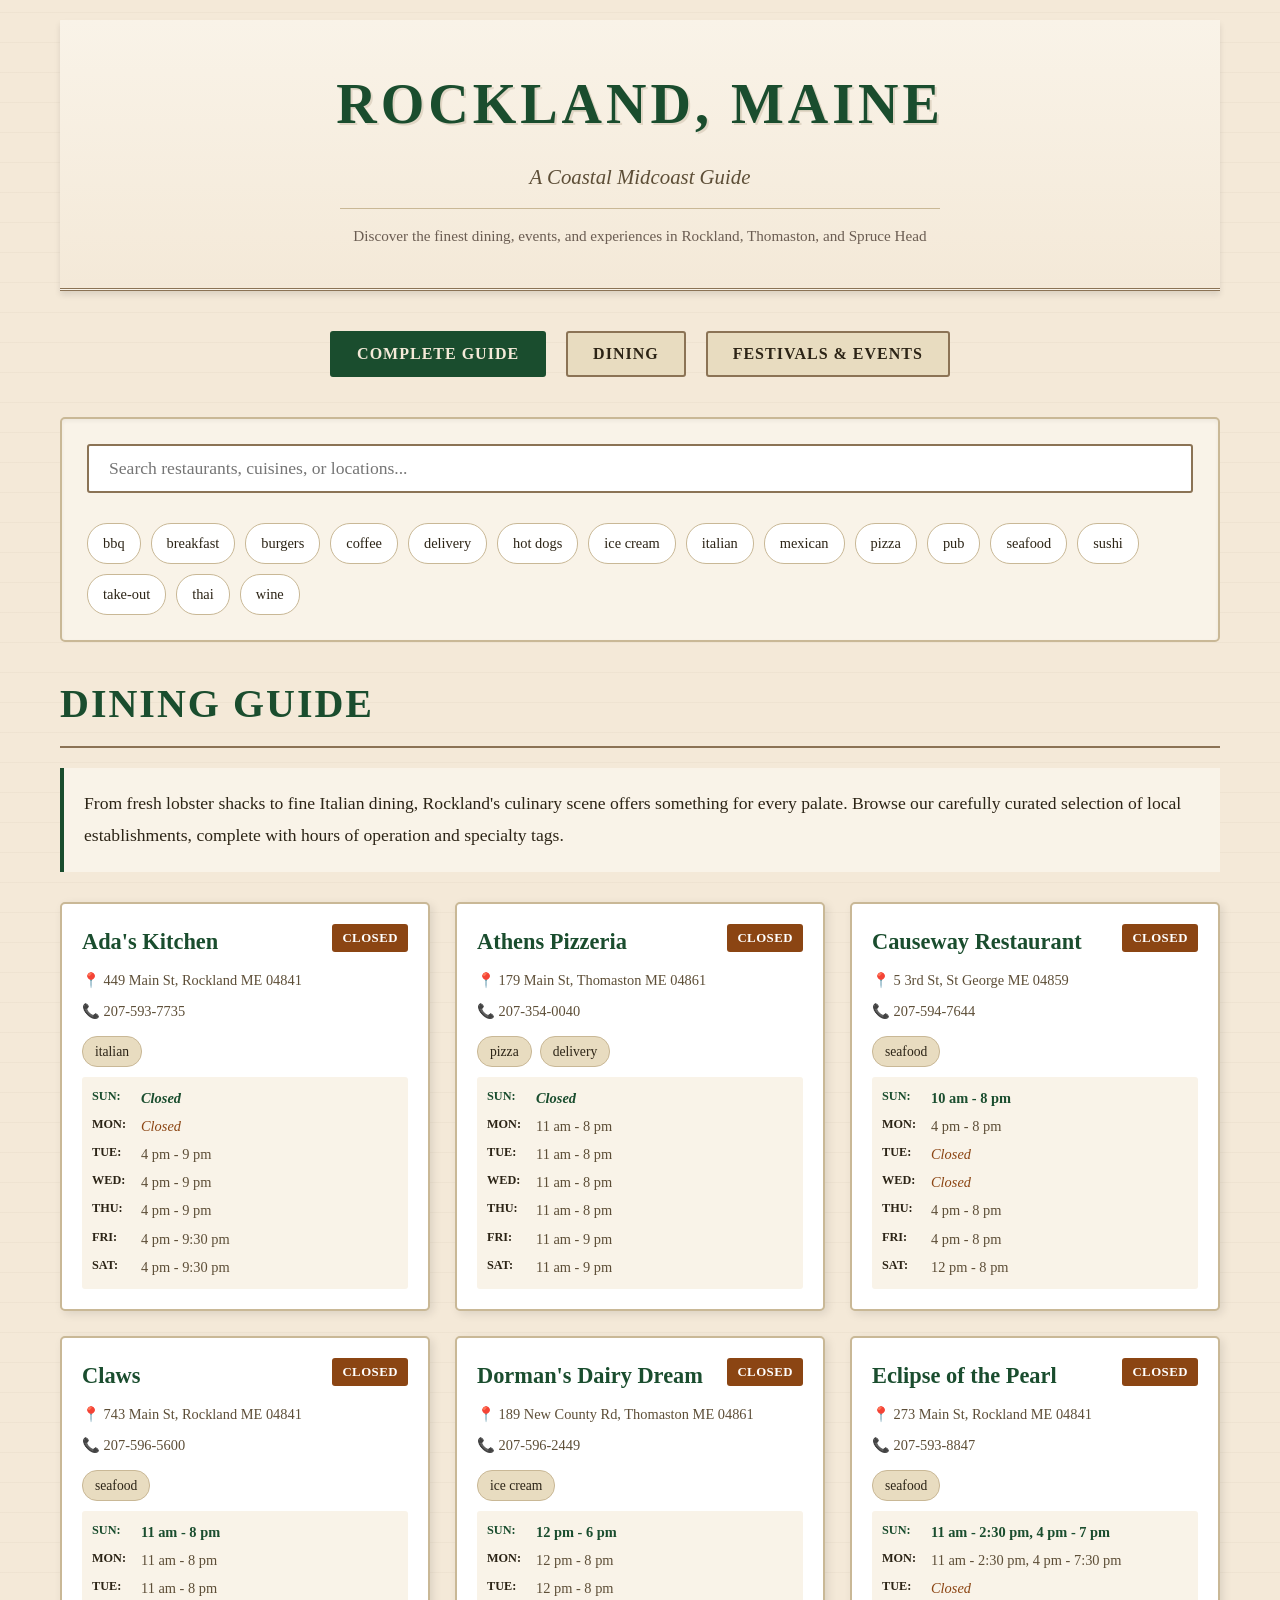
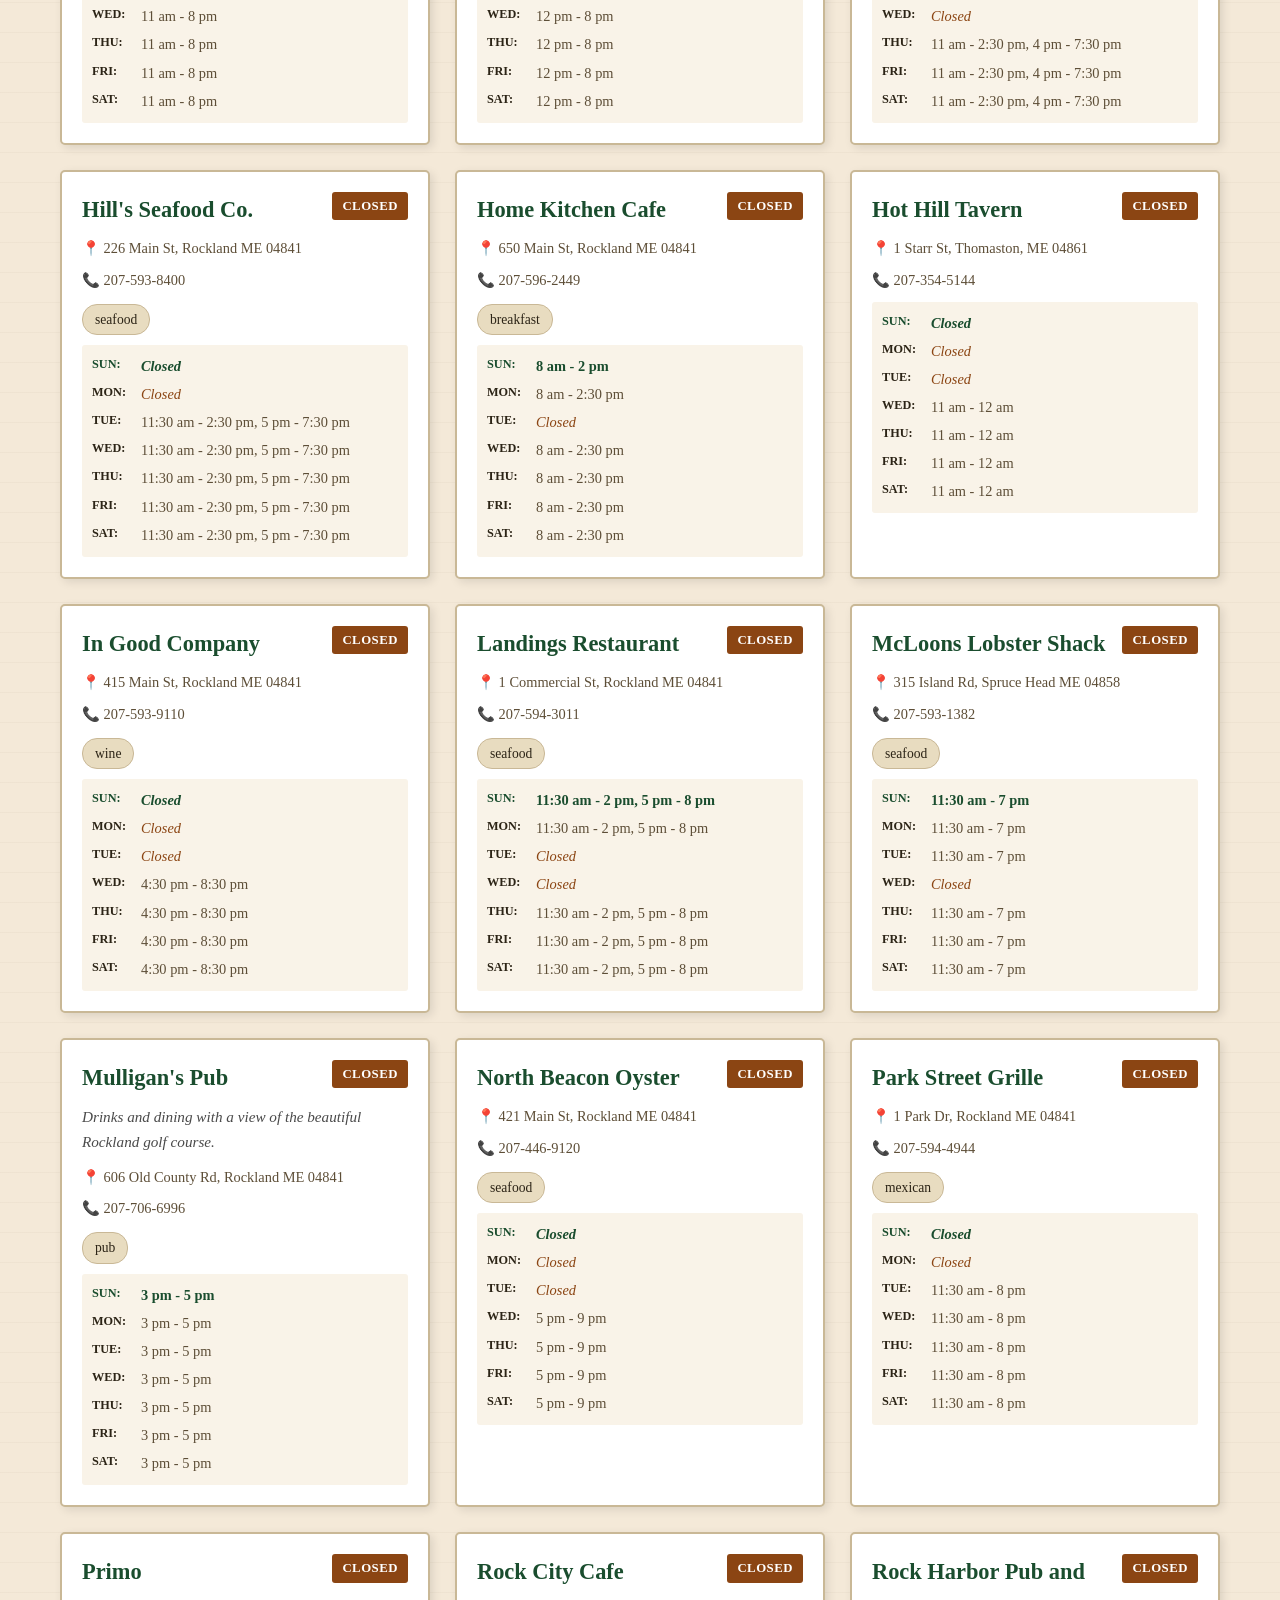
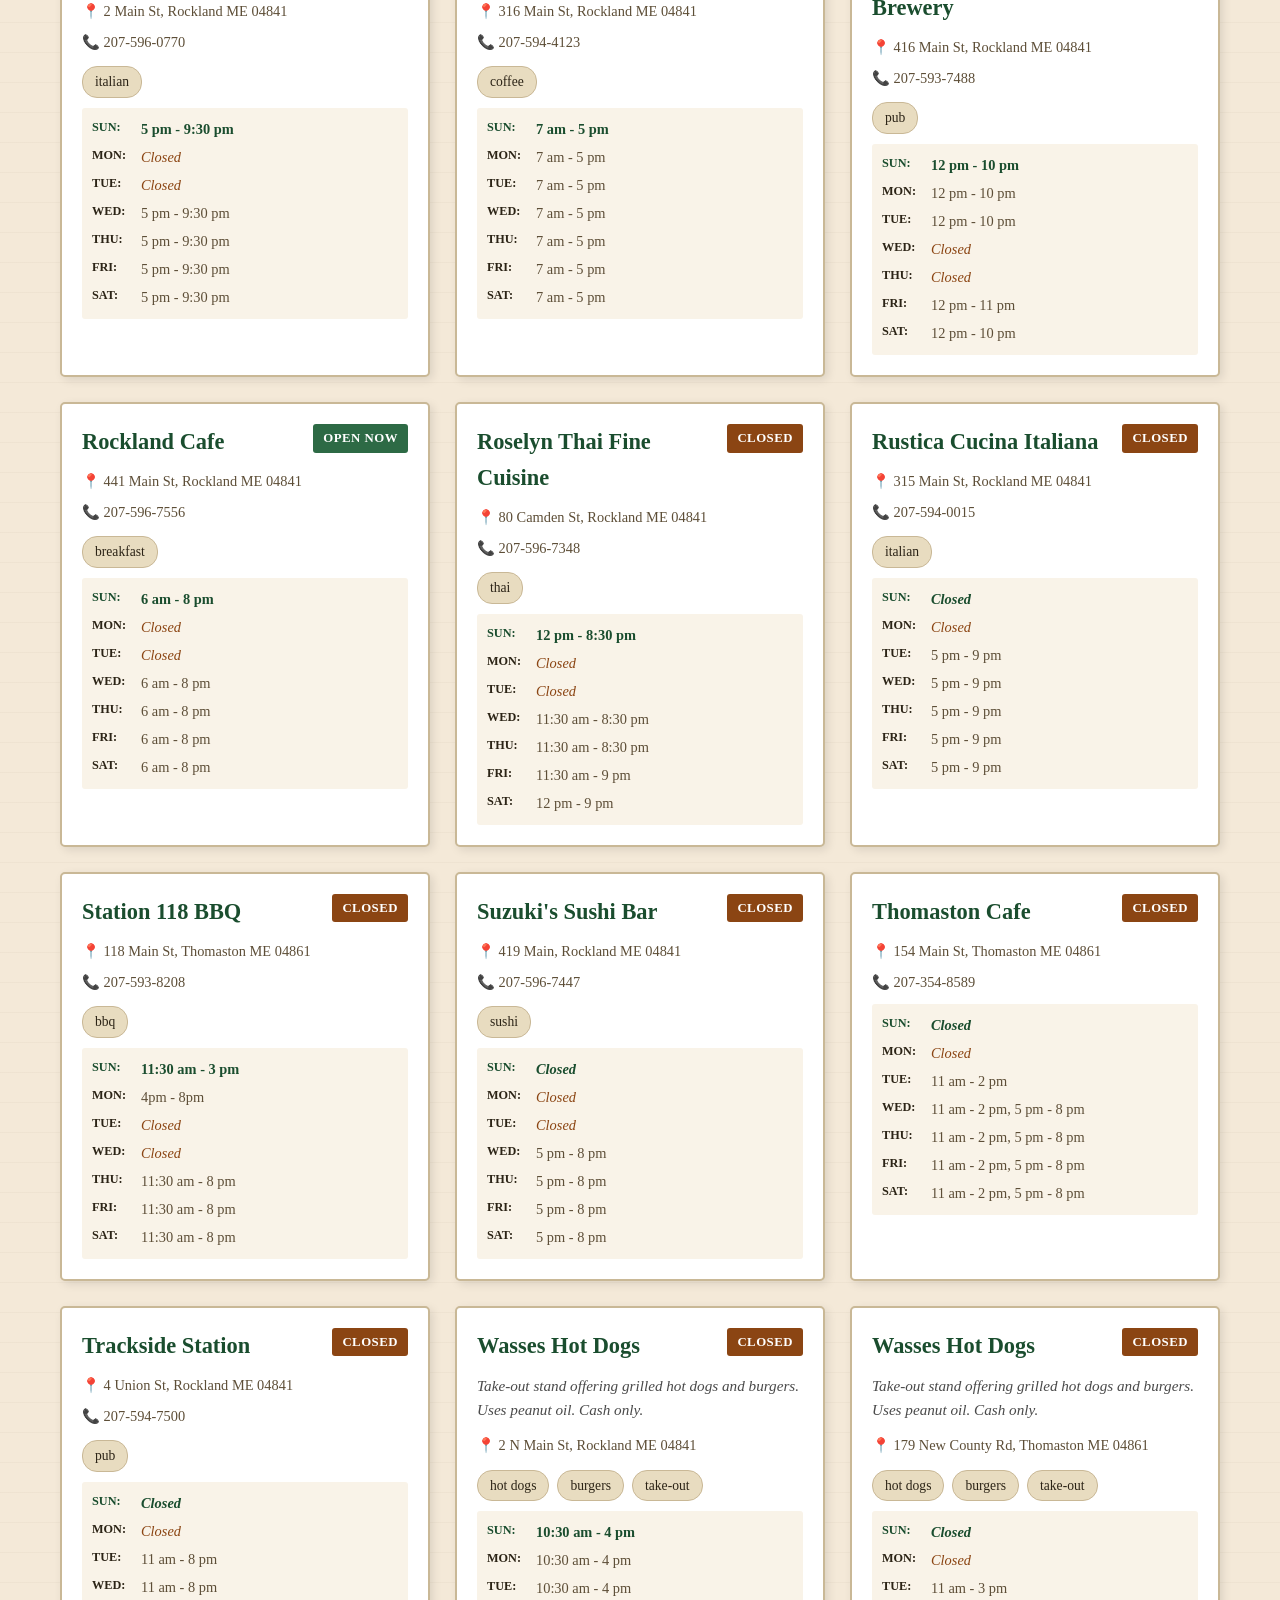
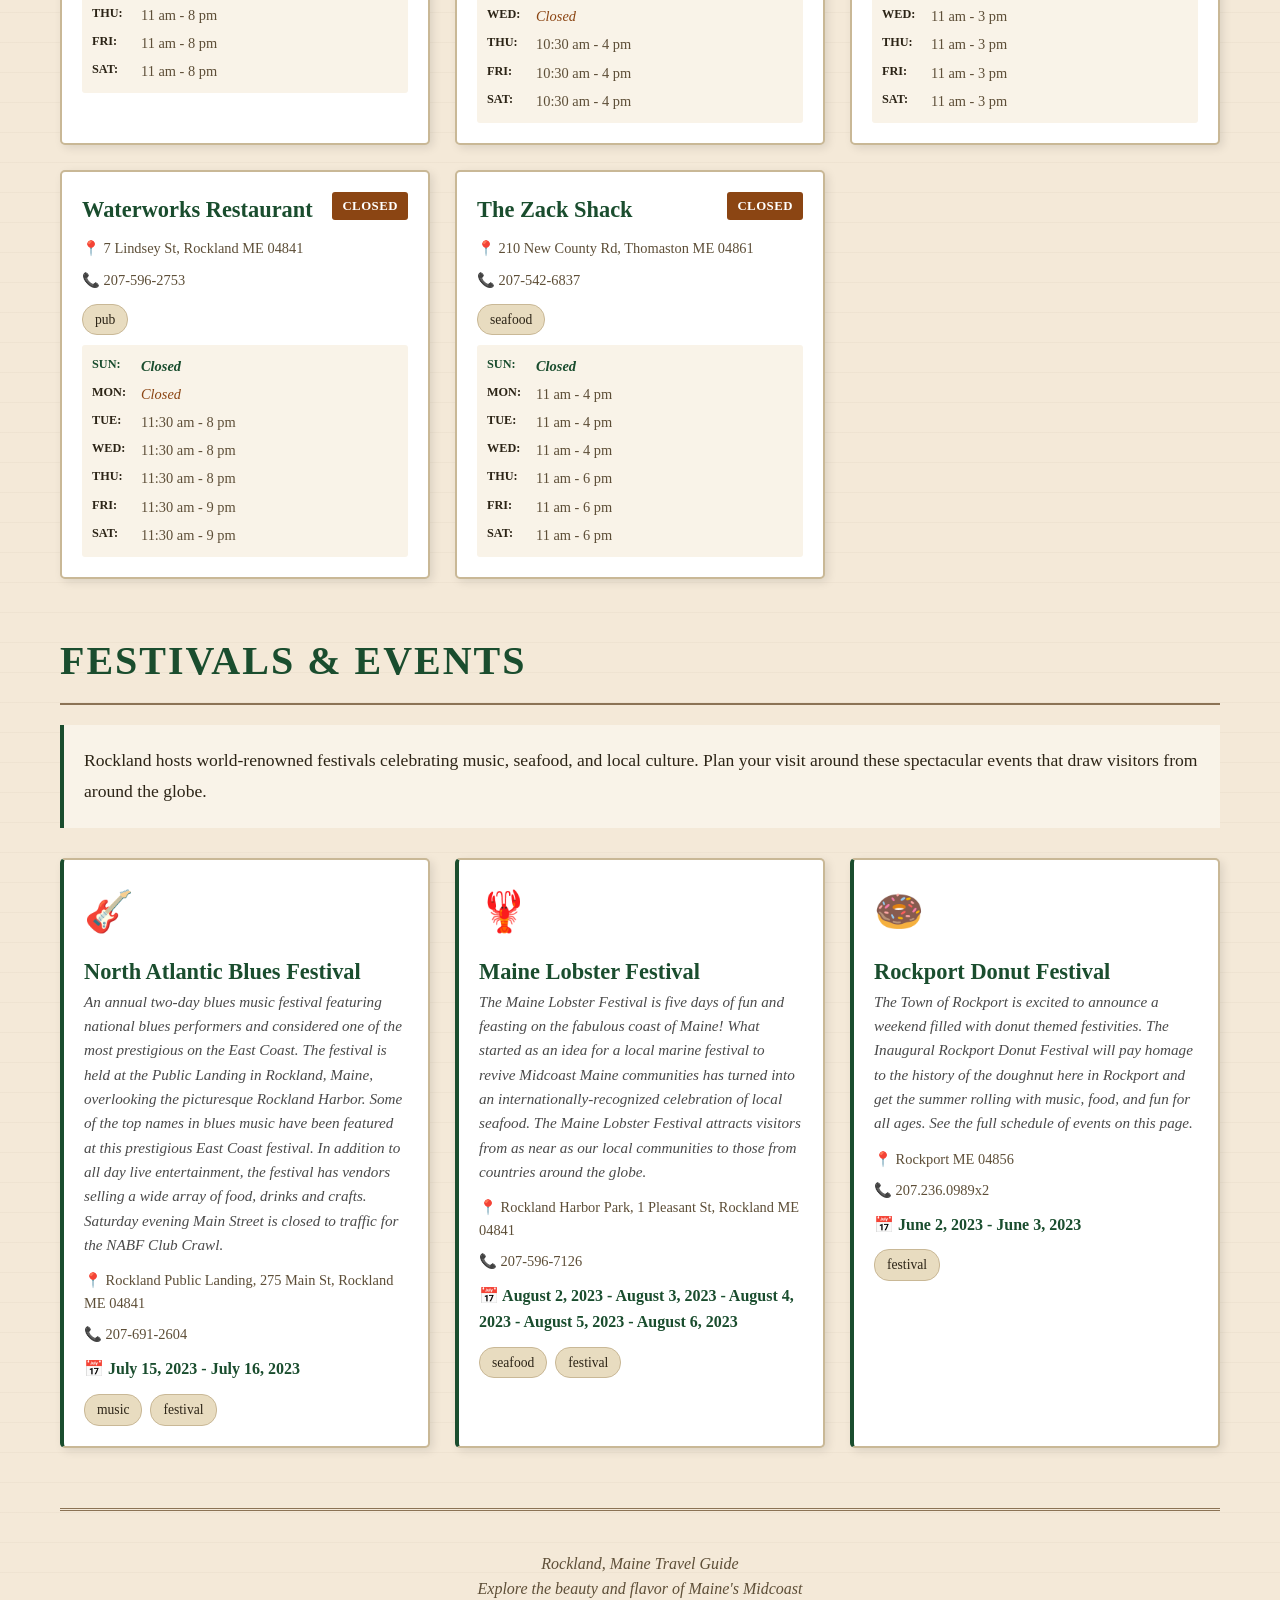
==== index.html @ be27cde0 "Add vintage paper-style travel guide website Created a beautiful, interactive travel guide website f" ====
<!DOCTYPE html>
<html lang="en">
<head>
    <meta charset="UTF-8">
    <meta name="viewport" content="width=device-width, initial-scale=1.0">
    <title>Rockland, Maine - Travel Guide</title>
    <style>
        * {
            margin: 0;
            padding: 0;
            box-sizing: border-box;
        }

        body {
            font-family: 'Georgia', 'Garamond', serif;
            background-color: #f4e9d8;
            color: #2c2416;
            line-height: 1.6;
            background-image:
                repeating-linear-gradient(
                    0deg,
                    transparent,
                    transparent 29px,
                    rgba(139, 115, 85, 0.05) 29px,
                    rgba(139, 115, 85, 0.05) 30px
                );
        }

        .container {
            max-width: 1200px;
            margin: 0 auto;
            padding: 20px;
        }

        header {
            text-align: center;
            padding: 40px 20px;
            border-bottom: 3px double #8b7355;
            margin-bottom: 40px;
            background: linear-gradient(180deg, #f9f3e8 0%, #f4e9d8 100%);
            box-shadow: 0 4px 6px rgba(0,0,0,0.1);
        }

        h1 {
            font-size: 3.5em;
            font-weight: bold;
            color: #1a4d2e;
            text-transform: uppercase;
            letter-spacing: 4px;
            margin-bottom: 10px;
            text-shadow: 2px 2px 0px rgba(139, 115, 85, 0.2);
        }

        .subtitle {
            font-size: 1.3em;
            font-style: italic;
            color: #5d4e37;
            margin-bottom: 15px;
        }

        .tagline {
            font-size: 0.95em;
            color: #6b5d52;
            border-top: 1px solid #c9b896;
            padding-top: 15px;
            margin-top: 15px;
            max-width: 600px;
            margin-left: auto;
            margin-right: auto;
        }

        .nav {
            display: flex;
            justify-content: center;
            gap: 20px;
            margin-bottom: 40px;
            flex-wrap: wrap;
        }

        .nav-btn {
            padding: 12px 25px;
            background: #e8dcc0;
            border: 2px solid #8b7355;
            border-radius: 3px;
            cursor: pointer;
            font-family: inherit;
            font-size: 1em;
            color: #2c2416;
            transition: all 0.3s;
            text-transform: uppercase;
            letter-spacing: 1px;
            font-weight: bold;
        }

        .nav-btn:hover {
            background: #d4c4a8;
            transform: translateY(-2px);
            box-shadow: 0 4px 8px rgba(0,0,0,0.15);
        }

        .nav-btn.active {
            background: #1a4d2e;
            color: #f4e9d8;
            border-color: #1a4d2e;
        }

        .search-filter {
            margin-bottom: 30px;
            padding: 25px;
            background: #f9f3e8;
            border: 2px solid #c9b896;
            border-radius: 5px;
            box-shadow: inset 0 2px 4px rgba(0,0,0,0.05);
        }

        .search-box {
            width: 100%;
            padding: 12px 20px;
            font-size: 1.1em;
            border: 2px solid #8b7355;
            border-radius: 3px;
            font-family: inherit;
            background: #fff;
            margin-bottom: 15px;
        }

        .filter-tags {
            display: flex;
            flex-wrap: wrap;
            gap: 10px;
            margin-top: 15px;
        }

        .tag-filter {
            padding: 8px 15px;
            background: #fff;
            border: 1px solid #c9b896;
            border-radius: 20px;
            cursor: pointer;
            font-size: 0.9em;
            transition: all 0.2s;
        }

        .tag-filter:hover {
            background: #e8dcc0;
            border-color: #8b7355;
        }

        .tag-filter.active {
            background: #1a4d2e;
            color: #f4e9d8;
            border-color: #1a4d2e;
        }

        .section {
            margin-bottom: 50px;
        }

        .section-title {
            font-size: 2.5em;
            color: #1a4d2e;
            margin-bottom: 20px;
            padding-bottom: 10px;
            border-bottom: 2px solid #8b7355;
            text-transform: uppercase;
            letter-spacing: 2px;
        }

        .intro-text {
            font-size: 1.1em;
            margin-bottom: 30px;
            padding: 20px;
            background: #f9f3e8;
            border-left: 4px solid #1a4d2e;
            line-height: 1.8;
        }

        .grid {
            display: grid;
            grid-template-columns: repeat(auto-fill, minmax(350px, 1fr));
            gap: 25px;
        }

        .card {
            background: #fff;
            border: 2px solid #c9b896;
            border-radius: 5px;
            padding: 20px;
            box-shadow: 3px 3px 10px rgba(0,0,0,0.1);
            transition: all 0.3s;
        }

        .card:hover {
            transform: translateY(-5px);
            box-shadow: 5px 5px 15px rgba(0,0,0,0.2);
        }

        .card-header {
            display: flex;
            justify-content: space-between;
            align-items: start;
            margin-bottom: 10px;
        }

        .card-title {
            font-size: 1.4em;
            color: #1a4d2e;
            font-weight: bold;
            flex: 1;
        }

        .card-link {
            color: #1a4d2e;
            text-decoration: none;
            font-weight: bold;
        }

        .card-link:hover {
            color: #2d6a45;
            text-decoration: underline;
        }

        .open-badge {
            background: #2d6a45;
            color: white;
            padding: 4px 10px;
            border-radius: 3px;
            font-size: 0.8em;
            font-weight: bold;
            text-transform: uppercase;
            letter-spacing: 0.5px;
            margin-left: 10px;
        }

        .closed-badge {
            background: #8b4513;
            color: white;
            padding: 4px 10px;
            border-radius: 3px;
            font-size: 0.8em;
            font-weight: bold;
            text-transform: uppercase;
            letter-spacing: 0.5px;
            margin-left: 10px;
        }

        .card-description {
            font-size: 0.95em;
            color: #4a4a4a;
            margin-bottom: 12px;
            font-style: italic;
        }

        .card-info {
            font-size: 0.9em;
            color: #5d4e37;
            margin-bottom: 8px;
        }

        .card-tags {
            display: flex;
            flex-wrap: wrap;
            gap: 8px;
            margin-top: 12px;
        }

        .tag {
            background: #e8dcc0;
            padding: 4px 12px;
            border-radius: 15px;
            font-size: 0.85em;
            color: #2c2416;
            border: 1px solid #c9b896;
        }

        .hours-grid {
            display: grid;
            grid-template-columns: auto 1fr;
            gap: 5px 15px;
            margin-top: 10px;
            font-size: 0.9em;
            padding: 10px;
            background: #f9f3e8;
            border-radius: 3px;
        }

        .day {
            font-weight: bold;
            color: #2c2416;
            text-transform: uppercase;
            font-size: 0.85em;
        }

        .day.today {
            color: #1a4d2e;
            font-weight: bold;
        }

        .time {
            color: #5d4e37;
        }

        .time.today {
            color: #1a4d2e;
            font-weight: bold;
        }

        .closed {
            color: #8b4513;
            font-style: italic;
        }

        .festival-card {
            border-left: 4px solid #1a4d2e;
        }

        .festival-emoji {
            font-size: 2.5em;
            margin-bottom: 10px;
        }

        .festival-dates {
            font-weight: bold;
            color: #1a4d2e;
            margin-top: 10px;
        }

        footer {
            text-align: center;
            padding: 40px 20px;
            border-top: 3px double #8b7355;
            margin-top: 60px;
            color: #5d4e37;
            font-style: italic;
        }

        @media (max-width: 768px) {
            h1 {
                font-size: 2.2em;
                letter-spacing: 2px;
            }

            .subtitle {
                font-size: 1.1em;
            }

            .grid {
                grid-template-columns: 1fr;
            }

            .nav {
                flex-direction: column;
                align-items: stretch;
            }
        }

        .hidden {
            display: none;
        }
    </style>
</head>
<body>
    <div class="container">
        <header>
            <h1>Rockland, Maine</h1>
            <div class="subtitle">A Coastal Midcoast Guide</div>
            <div class="tagline">Discover the finest dining, events, and experiences in Rockland, Thomaston, and Spruce Head</div>
        </header>

        <nav class="nav">
            <button class="nav-btn active" onclick="showSection('all')">Complete Guide</button>
            <button class="nav-btn" onclick="showSection('restaurants')">Dining</button>
            <button class="nav-btn" onclick="showSection('festivals')">Festivals & Events</button>
        </nav>

        <div class="search-filter">
            <input type="text" class="search-box" id="searchBox" placeholder="Search restaurants, cuisines, or locations...">
            <div id="filterTags" class="filter-tags"></div>
        </div>

        <section id="restaurantsSection" class="section">
            <h2 class="section-title">Dining Guide</h2>
            <div class="intro-text">
                From fresh lobster shacks to fine Italian dining, Rockland's culinary scene offers something for every palate.
                Browse our carefully curated selection of local establishments, complete with hours of operation and specialty tags.
            </div>
            <div id="restaurantsGrid" class="grid"></div>
        </section>

        <section id="festivalsSection" class="section">
            <h2 class="section-title">Festivals & Events</h2>
            <div class="intro-text">
                Rockland hosts world-renowned festivals celebrating music, seafood, and local culture.
                Plan your visit around these spectacular events that draw visitors from around the globe.
            </div>
            <div id="festivalsGrid" class="grid"></div>
        </section>

        <footer>
            <p>Rockland, Maine Travel Guide</p>
            <p>Explore the beauty and flavor of Maine's Midcoast</p>
        </footer>
    </div>

    <script>
        let restaurantsData = [];
        let festivalsData = [];
        let tagsData = {};
        let allTags = new Set();
        let activeFilters = new Set();

        const dayNames = ['sun', 'mon', 'tue', 'wed', 'thr', 'fri', 'sat'];
        const dayLabels = ['Sun', 'Mon', 'Tue', 'Wed', 'Thu', 'Fri', 'Sat'];

        function getCurrentDay() {
            return dayNames[new Date().getDay()];
        }

        function isOpenNow(hours) {
            const now = new Date();
            const currentDay = dayNames[now.getDay()];
            const currentTime = now.getHours() * 60 + now.getMinutes();

            const todayHours = hours[currentDay];
            if (!todayHours || todayHours.length === 0) return false;

            return todayHours.some(timeRange => {
                const [start, end] = timeRange.split(' - ');
                const startTime = parseTime(start);
                const endTime = parseTime(end);
                return currentTime >= startTime && currentTime <= endTime;
            });
        }

        function parseTime(timeStr) {
            const [time, period] = timeStr.split(' ');
            let [hours, minutes] = time.split(':').map(Number);
            if (!minutes) minutes = 0;

            if (period === 'pm' && hours !== 12) hours += 12;
            if (period === 'am' && hours === 12) hours = 0;

            return hours * 60 + minutes;
        }

        function renderRestaurants(restaurants = restaurantsData) {
            const grid = document.getElementById('restaurantsGrid');
            const currentDay = getCurrentDay();

            grid.innerHTML = restaurants.map(restaurant => {
                const isOpen = isOpenNow(restaurant.hours);
                const openBadge = isOpen ? '<span class="open-badge">Open Now</span>' : '<span class="closed-badge">Closed</span>';

                const hoursHTML = dayNames.map((day, index) => {
                    const hours = restaurant.hours[day];
                    const isToday = day === currentDay;
                    const dayClass = isToday ? 'day today' : 'day';
                    const timeClass = isToday ? 'time today' : 'time';

                    if (!hours || hours.length === 0) {
                        return `<div class="${dayClass}">${dayLabels[index]}:</div><div class="${timeClass} closed">Closed</div>`;
                    }
                    return `<div class="${dayClass}">${dayLabels[index]}:</div><div class="${timeClass}">${hours.join(', ')}</div>`;
                }).join('');

                const tagsHTML = restaurant.tags.map(tag =>
                    `<span class="tag">${tag}</span>`
                ).join('');

                return `
                    <div class="card">
                        <div class="card-header">
                            <h3 class="card-title">
                                ${restaurant.url ? `<a href="${restaurant.url}" target="_blank" class="card-link">${restaurant.name}</a>` : restaurant.name}
                            </h3>
                            ${openBadge}
                        </div>
                        ${restaurant.description ? `<div class="card-description">${restaurant.description}</div>` : ''}
                        <div class="card-info">📍 ${restaurant.address}</div>
                        ${restaurant.phone ? `<div class="card-info">📞 ${restaurant.phone}</div>` : ''}
                        ${restaurant.tags.length > 0 ? `<div class="card-tags">${tagsHTML}</div>` : ''}
                        <div class="hours-grid">${hoursHTML}</div>
                    </div>
                `;
            }).join('');
        }

        function renderFestivals(festivals = festivalsData) {
            const grid = document.getElementById('festivalsGrid');

            grid.innerHTML = festivals.map(festival => {
                const tagsHTML = festival.tags.map(tag =>
                    `<span class="tag">${tag}</span>`
                ).join('');

                const datesFormatted = festival.dates.map(date => {
                    const d = new Date(date + 'T00:00:00');
                    return d.toLocaleDateString('en-US', { month: 'long', day: 'numeric', year: 'numeric' });
                }).join(' - ');

                return `
                    <div class="card festival-card">
                        <div class="festival-emoji">${festival.emoji}</div>
                        <h3 class="card-title">
                            ${festival.webUrl ? `<a href="${festival.webUrl}" target="_blank" class="card-link">${festival.name}</a>` : festival.name}
                        </h3>
                        <div class="card-description">${festival.description}</div>
                        <div class="card-info">📍 ${festival.address}</div>
                        ${festival.phone ? `<div class="card-info">📞 ${festival.phone}</div>` : ''}
                        <div class="festival-dates">📅 ${datesFormatted}</div>
                        ${festival.tags.length > 0 ? `<div class="card-tags">${tagsHTML}</div>` : ''}
                    </div>
                `;
            }).join('');
        }

        function extractAllTags() {
            restaurantsData.forEach(restaurant => {
                restaurant.tags.forEach(tag => allTags.add(tag.toLowerCase()));
            });
        }

        function renderFilterTags() {
            const container = document.getElementById('filterTags');
            const sortedTags = Array.from(allTags).sort();

            container.innerHTML = sortedTags.map(tag =>
                `<span class="tag-filter" onclick="toggleFilter('${tag}')">${tag}</span>`
            ).join('');
        }

        function toggleFilter(tag) {
            if (activeFilters.has(tag)) {
                activeFilters.delete(tag);
            } else {
                activeFilters.add(tag);
            }
            updateFilterUI();
            filterRestaurants();
        }

        function updateFilterUI() {
            document.querySelectorAll('.tag-filter').forEach(el => {
                const tag = el.textContent;
                if (activeFilters.has(tag)) {
                    el.classList.add('active');
                } else {
                    el.classList.remove('active');
                }
            });
        }

        function filterRestaurants() {
            const searchTerm = document.getElementById('searchBox').value.toLowerCase();

            let filtered = restaurantsData;

            if (activeFilters.size > 0) {
                filtered = filtered.filter(restaurant =>
                    restaurant.tags.some(tag => activeFilters.has(tag.toLowerCase()))
                );
            }

            if (searchTerm) {
                filtered = filtered.filter(restaurant =>
                    restaurant.name.toLowerCase().includes(searchTerm) ||
                    restaurant.address.toLowerCase().includes(searchTerm) ||
                    restaurant.description.toLowerCase().includes(searchTerm) ||
                    restaurant.tags.some(tag => tag.toLowerCase().includes(searchTerm))
                );
            }

            renderRestaurants(filtered);
        }

        function showSection(section) {
            const restaurantsSection = document.getElementById('restaurantsSection');
            const festivalsSection = document.getElementById('festivalsSection');
            const buttons = document.querySelectorAll('.nav-btn');

            buttons.forEach(btn => btn.classList.remove('active'));
            event.target.classList.add('active');

            if (section === 'all') {
                restaurantsSection.classList.remove('hidden');
                festivalsSection.classList.remove('hidden');
            } else if (section === 'restaurants') {
                restaurantsSection.classList.remove('hidden');
                festivalsSection.classList.add('hidden');
            } else if (section === 'festivals') {
                restaurantsSection.classList.add('hidden');
                festivalsSection.classList.remove('hidden');
            }
        }

        async function loadData() {
            try {
                const [restaurantsResponse, festivalsResponse] = await Promise.all([
                    fetch('docs/restaurants-combined.json'),
                    fetch('docs/festivals.json')
                ]);

                restaurantsData = await restaurantsResponse.json();
                festivalsData = await festivalsResponse.json();

                extractAllTags();
                renderFilterTags();
                renderRestaurants();
                renderFestivals();

                document.getElementById('searchBox').addEventListener('input', filterRestaurants);
            } catch (error) {
                console.error('Error loading data:', error);
            }
        }

        loadData();
    </script>
</body>
</html>
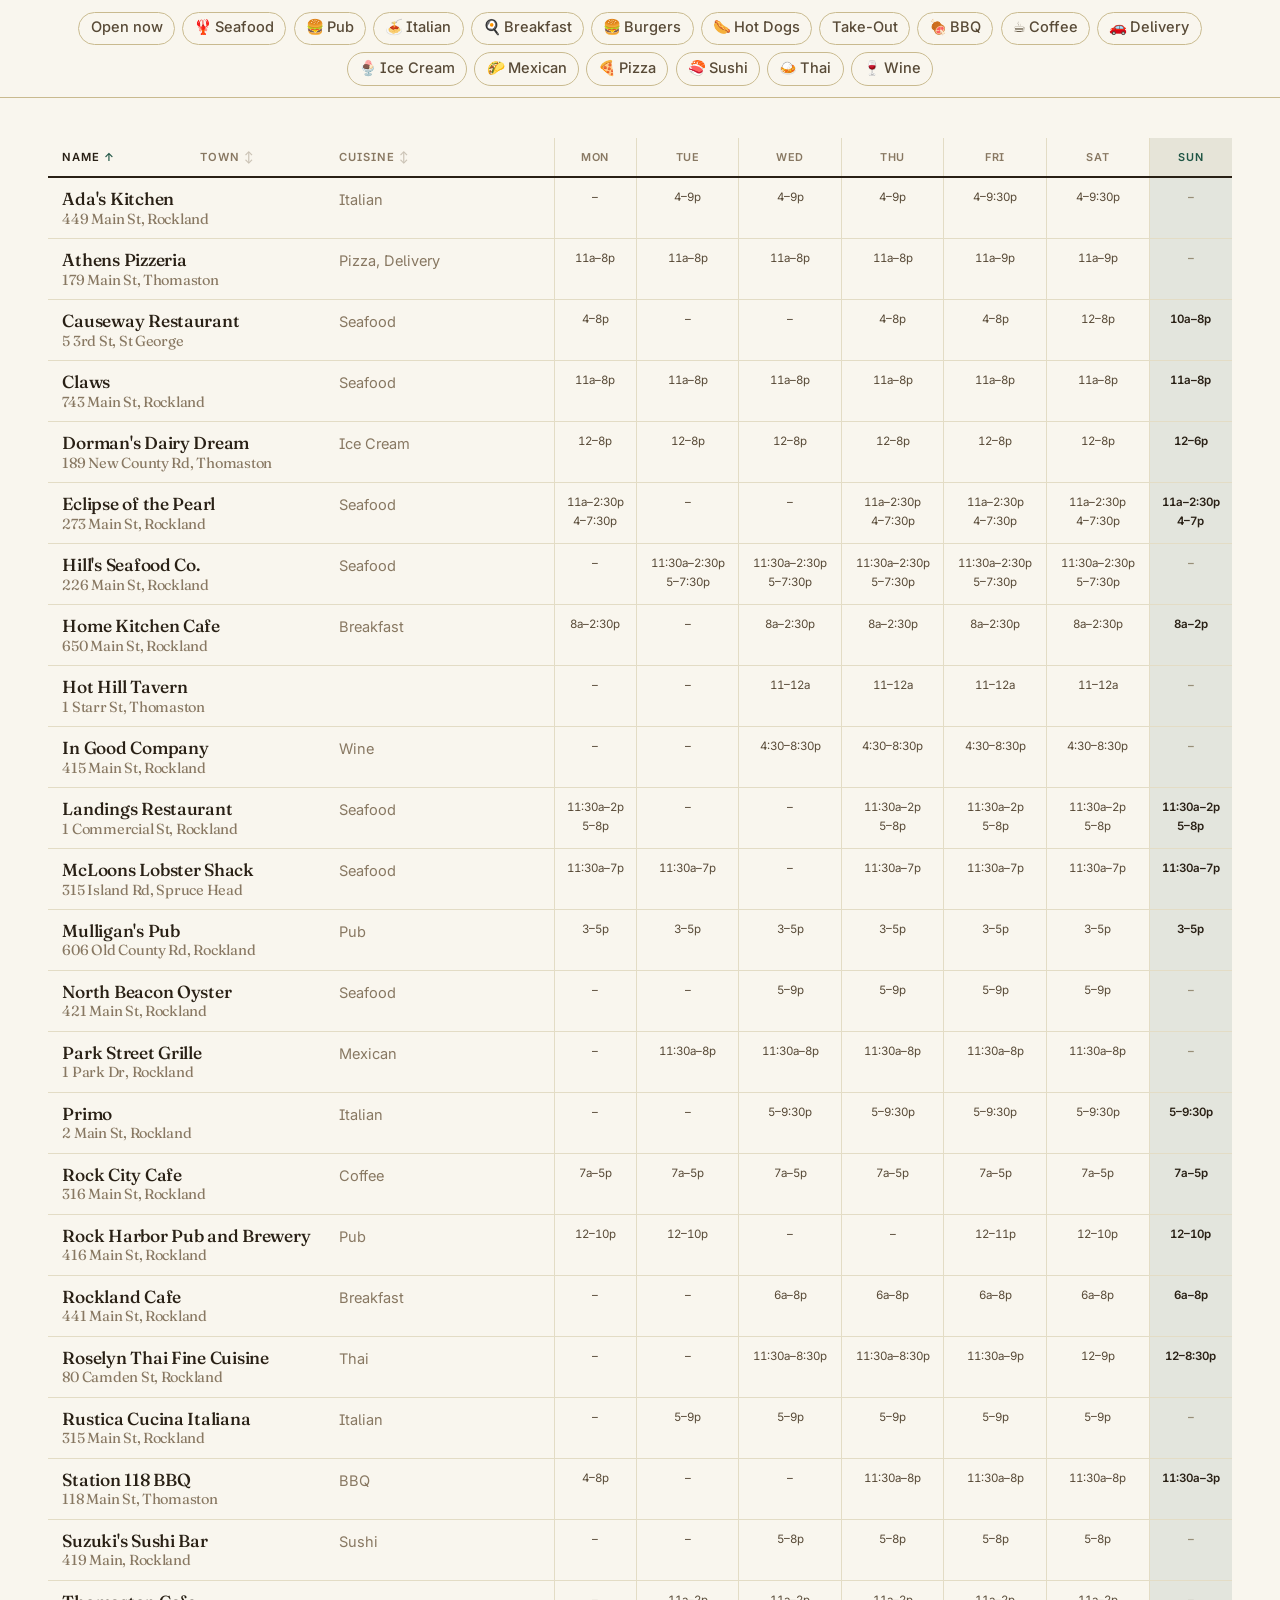
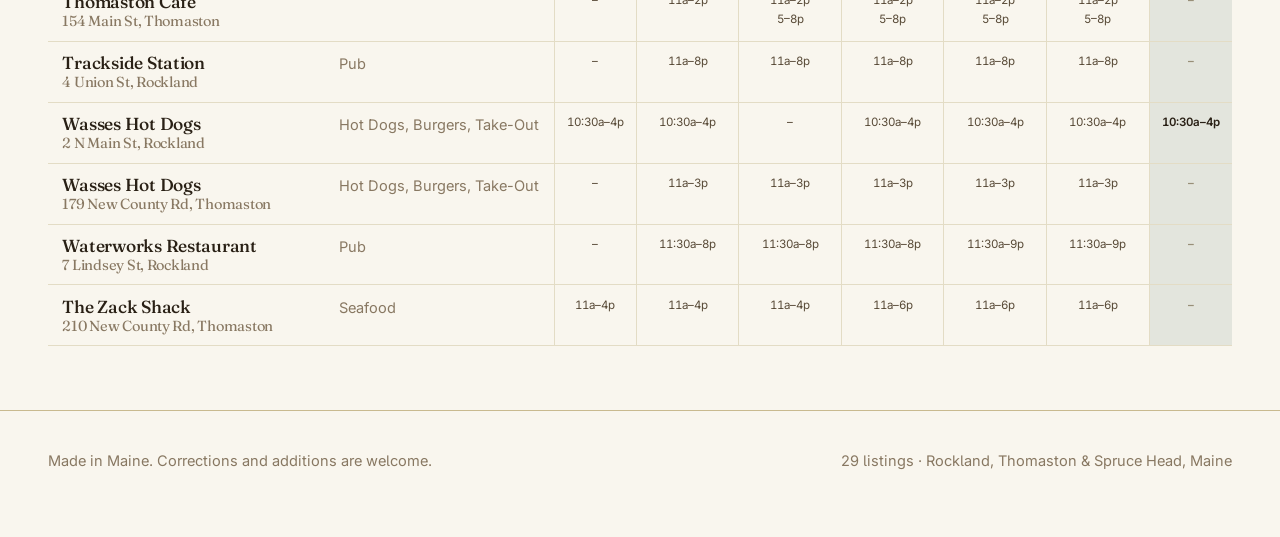
==== commit 51ee40ee: "Initial commit: Rockland/Thomaston restaurant guide site Static HTML/CSS/JS site listing restaurant " ====
--- a/index.html
+++ b/index.html
@@ -1,620 +1,95 @@
-<!DOCTYPE html>
-<html lang="en">
-<head>
-    <meta charset="UTF-8">
-    <meta name="viewport" content="width=device-width, initial-scale=1.0">
-    <title>Rockland, Maine - Travel Guide</title>
-    <style>
-        * {
-            margin: 0;
-            padding: 0;
-            box-sizing: border-box;
-        }
-
-        body {
-            font-family: 'Georgia', 'Garamond', serif;
-            background-color: #f4e9d8;
-            color: #2c2416;
-            line-height: 1.6;
-            background-image:
-                repeating-linear-gradient(
-                    0deg,
-                    transparent,
-                    transparent 29px,
-                    rgba(139, 115, 85, 0.05) 29px,
-                    rgba(139, 115, 85, 0.05) 30px
-                );
-        }
-
-        .container {
-            max-width: 1200px;
-            margin: 0 auto;
-            padding: 20px;
-        }
-
-        header {
-            text-align: center;
-            padding: 40px 20px;
-            border-bottom: 3px double #8b7355;
-            margin-bottom: 40px;
-            background: linear-gradient(180deg, #f9f3e8 0%, #f4e9d8 100%);
-            box-shadow: 0 4px 6px rgba(0,0,0,0.1);
-        }
-
-        h1 {
-            font-size: 3.5em;
-            font-weight: bold;
-            color: #1a4d2e;
-            text-transform: uppercase;
-            letter-spacing: 4px;
-            margin-bottom: 10px;
-            text-shadow: 2px 2px 0px rgba(139, 115, 85, 0.2);
-        }
-
-        .subtitle {
-            font-size: 1.3em;
-            font-style: italic;
-            color: #5d4e37;
-            margin-bottom: 15px;
-        }
-
-        .tagline {
-            font-size: 0.95em;
-            color: #6b5d52;
-            border-top: 1px solid #c9b896;
-            padding-top: 15px;
-            margin-top: 15px;
-            max-width: 600px;
-            margin-left: auto;
-            margin-right: auto;
-        }
-
-        .nav {
-            display: flex;
-            justify-content: center;
-            gap: 20px;
-            margin-bottom: 40px;
-            flex-wrap: wrap;
-        }
-
-        .nav-btn {
-            padding: 12px 25px;
-            background: #e8dcc0;
-            border: 2px solid #8b7355;
-            border-radius: 3px;
-            cursor: pointer;
-            font-family: inherit;
-            font-size: 1em;
-            color: #2c2416;
-            transition: all 0.3s;
-            text-transform: uppercase;
-            letter-spacing: 1px;
-            font-weight: bold;
-        }
-
-        .nav-btn:hover {
-            background: #d4c4a8;
-            transform: translateY(-2px);
-            box-shadow: 0 4px 8px rgba(0,0,0,0.15);
-        }
-
-        .nav-btn.active {
-            background: #1a4d2e;
-            color: #f4e9d8;
-            border-color: #1a4d2e;
-        }
-
-        .search-filter {
-            margin-bottom: 30px;
-            padding: 25px;
-            background: #f9f3e8;
-            border: 2px solid #c9b896;
-            border-radius: 5px;
-            box-shadow: inset 0 2px 4px rgba(0,0,0,0.05);
-        }
-
-        .search-box {
-            width: 100%;
-            padding: 12px 20px;
-            font-size: 1.1em;
-            border: 2px solid #8b7355;
-            border-radius: 3px;
-            font-family: inherit;
-            background: #fff;
-            margin-bottom: 15px;
-        }
-
-        .filter-tags {
-            display: flex;
-            flex-wrap: wrap;
-            gap: 10px;
-            margin-top: 15px;
-        }
-
-        .tag-filter {
-            padding: 8px 15px;
-            background: #fff;
-            border: 1px solid #c9b896;
-            border-radius: 20px;
-            cursor: pointer;
-            font-size: 0.9em;
-            transition: all 0.2s;
-        }
-
-        .tag-filter:hover {
-            background: #e8dcc0;
-            border-color: #8b7355;
-        }
-
-        .tag-filter.active {
-            background: #1a4d2e;
-            color: #f4e9d8;
-            border-color: #1a4d2e;
-        }
-
-        .section {
-            margin-bottom: 50px;
-        }
-
-        .section-title {
-            font-size: 2.5em;
-            color: #1a4d2e;
-            margin-bottom: 20px;
-            padding-bottom: 10px;
-            border-bottom: 2px solid #8b7355;
-            text-transform: uppercase;
-            letter-spacing: 2px;
-        }
-
-        .intro-text {
-            font-size: 1.1em;
-            margin-bottom: 30px;
-            padding: 20px;
-            background: #f9f3e8;
-            border-left: 4px solid #1a4d2e;
-            line-height: 1.8;
-        }
-
-        .grid {
-            display: grid;
-            grid-template-columns: repeat(auto-fill, minmax(350px, 1fr));
-            gap: 25px;
-        }
-
-        .card {
-            background: #fff;
-            border: 2px solid #c9b896;
-            border-radius: 5px;
-            padding: 20px;
-            box-shadow: 3px 3px 10px rgba(0,0,0,0.1);
-            transition: all 0.3s;
-        }
-
-        .card:hover {
-            transform: translateY(-5px);
-            box-shadow: 5px 5px 15px rgba(0,0,0,0.2);
-        }
-
-        .card-header {
-            display: flex;
-            justify-content: space-between;
-            align-items: start;
-            margin-bottom: 10px;
-        }
-
-        .card-title {
-            font-size: 1.4em;
-            color: #1a4d2e;
-            font-weight: bold;
-            flex: 1;
-        }
-
-        .card-link {
-            color: #1a4d2e;
-            text-decoration: none;
-            font-weight: bold;
-        }
-
-        .card-link:hover {
-            color: #2d6a45;
-            text-decoration: underline;
-        }
-
-        .open-badge {
-            background: #2d6a45;
-            color: white;
-            padding: 4px 10px;
-            border-radius: 3px;
-            font-size: 0.8em;
-            font-weight: bold;
-            text-transform: uppercase;
-            letter-spacing: 0.5px;
-            margin-left: 10px;
-        }
-
-        .closed-badge {
-            background: #8b4513;
-            color: white;
-            padding: 4px 10px;
-            border-radius: 3px;
-            font-size: 0.8em;
-            font-weight: bold;
-            text-transform: uppercase;
-            letter-spacing: 0.5px;
-            margin-left: 10px;
-        }
-
-        .card-description {
-            font-size: 0.95em;
-            color: #4a4a4a;
-            margin-bottom: 12px;
-            font-style: italic;
-        }
-
-        .card-info {
-            font-size: 0.9em;
-            color: #5d4e37;
-            margin-bottom: 8px;
-        }
-
-        .card-tags {
-            display: flex;
-            flex-wrap: wrap;
-            gap: 8px;
-            margin-top: 12px;
-        }
-
-        .tag {
-            background: #e8dcc0;
-            padding: 4px 12px;
-            border-radius: 15px;
-            font-size: 0.85em;
-            color: #2c2416;
-            border: 1px solid #c9b896;
-        }
-
-        .hours-grid {
-            display: grid;
-            grid-template-columns: auto 1fr;
-            gap: 5px 15px;
-            margin-top: 10px;
-            font-size: 0.9em;
-            padding: 10px;
-            background: #f9f3e8;
-            border-radius: 3px;
-        }
-
-        .day {
-            font-weight: bold;
-            color: #2c2416;
-            text-transform: uppercase;
-            font-size: 0.85em;
-        }
-
-        .day.today {
-            color: #1a4d2e;
-            font-weight: bold;
-        }
-
-        .time {
-            color: #5d4e37;
-        }
-
-        .time.today {
-            color: #1a4d2e;
-            font-weight: bold;
-        }
-
-        .closed {
-            color: #8b4513;
-            font-style: italic;
-        }
-
-        .festival-card {
-            border-left: 4px solid #1a4d2e;
-        }
-
-        .festival-emoji {
-            font-size: 2.5em;
-            margin-bottom: 10px;
-        }
-
-        .festival-dates {
-            font-weight: bold;
-            color: #1a4d2e;
-            margin-top: 10px;
-        }
-
-        footer {
-            text-align: center;
-            padding: 40px 20px;
-            border-top: 3px double #8b7355;
-            margin-top: 60px;
-            color: #5d4e37;
-            font-style: italic;
-        }
-
-        @media (max-width: 768px) {
-            h1 {
-                font-size: 2.2em;
-                letter-spacing: 2px;
-            }
-
-            .subtitle {
-                font-size: 1.1em;
-            }
-
-            .grid {
-                grid-template-columns: 1fr;
-            }
-
-            .nav {
-                flex-direction: column;
-                align-items: stretch;
-            }
-        }
-
-        .hidden {
-            display: none;
-        }
-    </style>
-</head>
-<body>
-    <div class="container">
-        <header>
-            <h1>Rockland, Maine</h1>
-            <div class="subtitle">A Coastal Midcoast Guide</div>
-            <div class="tagline">Discover the finest dining, events, and experiences in Rockland, Thomaston, and Spruce Head</div>
-        </header>
-
-        <nav class="nav">
-            <button class="nav-btn active" onclick="showSection('all')">Complete Guide</button>
-            <button class="nav-btn" onclick="showSection('restaurants')">Dining</button>
-            <button class="nav-btn" onclick="showSection('festivals')">Festivals & Events</button>
-        </nav>
-
-        <div class="search-filter">
-            <input type="text" class="search-box" id="searchBox" placeholder="Search restaurants, cuisines, or locations...">
-            <div id="filterTags" class="filter-tags"></div>
-        </div>
-
-        <section id="restaurantsSection" class="section">
-            <h2 class="section-title">Dining Guide</h2>
-            <div class="intro-text">
-                From fresh lobster shacks to fine Italian dining, Rockland's culinary scene offers something for every palate.
-                Browse our carefully curated selection of local establishments, complete with hours of operation and specialty tags.
-            </div>
-            <div id="restaurantsGrid" class="grid"></div>
-        </section>
-
-        <section id="festivalsSection" class="section">
-            <h2 class="section-title">Festivals & Events</h2>
-            <div class="intro-text">
-                Rockland hosts world-renowned festivals celebrating music, seafood, and local culture.
-                Plan your visit around these spectacular events that draw visitors from around the globe.
-            </div>
-            <div id="festivalsGrid" class="grid"></div>
-        </section>
-
-        <footer>
-            <p>Rockland, Maine Travel Guide</p>
-            <p>Explore the beauty and flavor of Maine's Midcoast</p>
-        </footer>
-    </div>
-
-    <script>
-        let restaurantsData = [];
-        let festivalsData = [];
-        let tagsData = {};
-        let allTags = new Set();
-        let activeFilters = new Set();
-
-        const dayNames = ['sun', 'mon', 'tue', 'wed', 'thr', 'fri', 'sat'];
-        const dayLabels = ['Sun', 'Mon', 'Tue', 'Wed', 'Thu', 'Fri', 'Sat'];
-
-        function getCurrentDay() {
-            return dayNames[new Date().getDay()];
-        }
-
-        function isOpenNow(hours) {
-            const now = new Date();
-            const currentDay = dayNames[now.getDay()];
-            const currentTime = now.getHours() * 60 + now.getMinutes();
-
-            const todayHours = hours[currentDay];
-            if (!todayHours || todayHours.length === 0) return false;
-
-            return todayHours.some(timeRange => {
-                const [start, end] = timeRange.split(' - ');
-                const startTime = parseTime(start);
-                const endTime = parseTime(end);
-                return currentTime >= startTime && currentTime <= endTime;
-            });
-        }
-
-        function parseTime(timeStr) {
-            const [time, period] = timeStr.split(' ');
-            let [hours, minutes] = time.split(':').map(Number);
-            if (!minutes) minutes = 0;
-
-            if (period === 'pm' && hours !== 12) hours += 12;
-            if (period === 'am' && hours === 12) hours = 0;
-
-            return hours * 60 + minutes;
-        }
-
-        function renderRestaurants(restaurants = restaurantsData) {
-            const grid = document.getElementById('restaurantsGrid');
-            const currentDay = getCurrentDay();
-
-            grid.innerHTML = restaurants.map(restaurant => {
-                const isOpen = isOpenNow(restaurant.hours);
-                const openBadge = isOpen ? '<span class="open-badge">Open Now</span>' : '<span class="closed-badge">Closed</span>';
-
-                const hoursHTML = dayNames.map((day, index) => {
-                    const hours = restaurant.hours[day];
-                    const isToday = day === currentDay;
-                    const dayClass = isToday ? 'day today' : 'day';
-                    const timeClass = isToday ? 'time today' : 'time';
-
-                    if (!hours || hours.length === 0) {
-                        return `<div class="${dayClass}">${dayLabels[index]}:</div><div class="${timeClass} closed">Closed</div>`;
-                    }
-                    return `<div class="${dayClass}">${dayLabels[index]}:</div><div class="${timeClass}">${hours.join(', ')}</div>`;
-                }).join('');
-
-                const tagsHTML = restaurant.tags.map(tag =>
-                    `<span class="tag">${tag}</span>`
-                ).join('');
-
-                return `
-                    <div class="card">
-                        <div class="card-header">
-                            <h3 class="card-title">
-                                ${restaurant.url ? `<a href="${restaurant.url}" target="_blank" class="card-link">${restaurant.name}</a>` : restaurant.name}
-                            </h3>
-                            ${openBadge}
-                        </div>
-                        ${restaurant.description ? `<div class="card-description">${restaurant.description}</div>` : ''}
-                        <div class="card-info">📍 ${restaurant.address}</div>
-                        ${restaurant.phone ? `<div class="card-info">📞 ${restaurant.phone}</div>` : ''}
-                        ${restaurant.tags.length > 0 ? `<div class="card-tags">${tagsHTML}</div>` : ''}
-                        <div class="hours-grid">${hoursHTML}</div>
-                    </div>
-                `;
-            }).join('');
-        }
-
-        function renderFestivals(festivals = festivalsData) {
-            const grid = document.getElementById('festivalsGrid');
-
-            grid.innerHTML = festivals.map(festival => {
-                const tagsHTML = festival.tags.map(tag =>
-                    `<span class="tag">${tag}</span>`
-                ).join('');
-
-                const datesFormatted = festival.dates.map(date => {
-                    const d = new Date(date + 'T00:00:00');
-                    return d.toLocaleDateString('en-US', { month: 'long', day: 'numeric', year: 'numeric' });
-                }).join(' - ');
-
-                return `
-                    <div class="card festival-card">
-                        <div class="festival-emoji">${festival.emoji}</div>
-                        <h3 class="card-title">
-                            ${festival.webUrl ? `<a href="${festival.webUrl}" target="_blank" class="card-link">${festival.name}</a>` : festival.name}
-                        </h3>
-                        <div class="card-description">${festival.description}</div>
-                        <div class="card-info">📍 ${festival.address}</div>
-                        ${festival.phone ? `<div class="card-info">📞 ${festival.phone}</div>` : ''}
-                        <div class="festival-dates">📅 ${datesFormatted}</div>
-                        ${festival.tags.length > 0 ? `<div class="card-tags">${tagsHTML}</div>` : ''}
-                    </div>
-                `;
-            }).join('');
-        }
-
-        function extractAllTags() {
-            restaurantsData.forEach(restaurant => {
-                restaurant.tags.forEach(tag => allTags.add(tag.toLowerCase()));
-            });
-        }
-
-        function renderFilterTags() {
-            const container = document.getElementById('filterTags');
-            const sortedTags = Array.from(allTags).sort();
-
-            container.innerHTML = sortedTags.map(tag =>
-                `<span class="tag-filter" onclick="toggleFilter('${tag}')">${tag}</span>`
-            ).join('');
-        }
-
-        function toggleFilter(tag) {
-            if (activeFilters.has(tag)) {
-                activeFilters.delete(tag);
-            } else {
-                activeFilters.add(tag);
-            }
-            updateFilterUI();
-            filterRestaurants();
-        }
-
-        function updateFilterUI() {
-            document.querySelectorAll('.tag-filter').forEach(el => {
-                const tag = el.textContent;
-                if (activeFilters.has(tag)) {
-                    el.classList.add('active');
-                } else {
-                    el.classList.remove('active');
-                }
-            });
-        }
-
-        function filterRestaurants() {
-            const searchTerm = document.getElementById('searchBox').value.toLowerCase();
-
-            let filtered = restaurantsData;
-
-            if (activeFilters.size > 0) {
-                filtered = filtered.filter(restaurant =>
-                    restaurant.tags.some(tag => activeFilters.has(tag.toLowerCase()))
-                );
-            }
-
-            if (searchTerm) {
-                filtered = filtered.filter(restaurant =>
-                    restaurant.name.toLowerCase().includes(searchTerm) ||
-                    restaurant.address.toLowerCase().includes(searchTerm) ||
-                    restaurant.description.toLowerCase().includes(searchTerm) ||
-                    restaurant.tags.some(tag => tag.toLowerCase().includes(searchTerm))
-                );
-            }
-
-            renderRestaurants(filtered);
-        }
-
-        function showSection(section) {
-            const restaurantsSection = document.getElementById('restaurantsSection');
-            const festivalsSection = document.getElementById('festivalsSection');
-            const buttons = document.querySelectorAll('.nav-btn');
-
-            buttons.forEach(btn => btn.classList.remove('active'));
-            event.target.classList.add('active');
-
-            if (section === 'all') {
-                restaurantsSection.classList.remove('hidden');
-                festivalsSection.classList.remove('hidden');
-            } else if (section === 'restaurants') {
-                restaurantsSection.classList.remove('hidden');
-                festivalsSection.classList.add('hidden');
-            } else if (section === 'festivals') {
-                restaurantsSection.classList.add('hidden');
-                festivalsSection.classList.remove('hidden');
-            }
-        }
-
-        async function loadData() {
-            try {
-                const [restaurantsResponse, festivalsResponse] = await Promise.all([
-                    fetch('docs/restaurants-combined.json'),
-                    fetch('docs/festivals.json')
-                ]);
-
-                restaurantsData = await restaurantsResponse.json();
-                festivalsData = await festivalsResponse.json();
-
-                extractAllTags();
-                renderFilterTags();
-                renderRestaurants();
-                renderFestivals();
-
-                document.getElementById('searchBox').addEventListener('input', filterRestaurants);
-            } catch (error) {
-                console.error('Error loading data:', error);
-            }
-        }
-
-        loadData();
-    </script>
-</body>
-</html>
+<!DOCTYPE html>
+<html lang="en">
+<head>
+  <meta charset="utf-8">
+  <meta name="viewport" content="width=device-width, initial-scale=1">
+  <title>Midcoast Maine — Who's Open</title>
+  <meta name="description" content="A small guide to who's open, and when, for eating out in Rockland, Thomaston, and Spruce Head, Maine.">
+  <meta name="color-scheme" content="light dark">
+  <meta name="theme-color" content="#faf6ee" media="(prefers-color-scheme: light)">
+  <meta name="theme-color" content="#1a1712" media="(prefers-color-scheme: dark)">
+
+  <meta property="og:type" content="website">
+  <meta property="og:title" content="Midcoast Maine — Who's Open">
+  <meta property="og:description" content="Who's open, and when, for eating out in Rockland, Thomaston, and Spruce Head, Maine.">
+
+  <link rel="icon" href="data:image/svg+xml,%3Csvg%20xmlns='http://www.w3.org/2000/svg'%20viewBox='0%200%2032%2032'%3E%3Crect%20width='32'%20height='32'%20rx='6'%20fill='%23faf6ee'/%3E%3Ccircle%20cx='16'%20cy='16'%20r='6.5'%20fill='none'%20stroke='%23ab3f28'%20stroke-width='2.5'/%3E%3Cg%20stroke='%23ab3f28'%20stroke-width='2.5'%20stroke-linecap='round'%3E%3Cpath%20d='M16%203v3.5M16%2025.5V29M3%2016h3.5M25.5%2016H29M6.7%206.7l2.5%202.5M22.8%2022.8l2.5%202.5M25.3%206.7l-2.5%202.5M9.2%2022.8l-2.5%202.5'/%3E%3C/g%3E%3C/svg%3E">
+
+  <link rel="preconnect" href="https://fonts.googleapis.com">
+  <link rel="preconnect" href="https://fonts.gstatic.com" crossorigin>
+  <link rel="stylesheet" href="https://fonts.googleapis.com/css2?family=Fraunces:ital,opsz,wght@0,9..144,400;0,9..144,500;0,9..144,600;1,9..144,400&family=Inter:wght@400;500;600&display=swap">
+
+  <link rel="stylesheet" href="pylon.css">
+  <link rel="stylesheet" href="typography.css">
+  <link rel="stylesheet" href="stylesheet.css">
+</head>
+
+<body>
+  <a class="skip-link" href="#guide">Skip to the listings</a>
+
+  <header class="topbar">
+    <div class="topbar__inner">
+      <nav class="tagnav" aria-label="Filter listings">
+        <div class="tagnav__scroll" id="tagnav-scroll"></div>
+      </nav>
+    </div>
+  </header>
+
+  <main class="guide" id="guide">
+    <p class="guide__message" id="loading">Gathering the listings&hellip;</p>
+    <noscript>
+      <p class="guide__message">
+        This guide assembles itself in the browser from a small set of JSON
+        files. With JavaScript turned off, the underlying data is still readable
+        at <a href="restaurants-combined.json">restaurants-combined.json</a>.
+      </p>
+    </noscript>
+
+    <div class="board" id="board" hidden>
+      <table class="board__table">
+        <thead>
+          <tr>
+            <th scope="col" class="board__col-name" data-sort="name" aria-sort="ascending"><button type="button">Name</button></th>
+            <th scope="col" class="board__col-town" data-sort="town" aria-sort="none"><button type="button">Town</button></th>
+            <th scope="col" class="board__col-cuisine" data-sort="cuisine" aria-sort="none"><button type="button">Cuisine</button></th>
+            <th scope="col" class="board__day" data-day="mon"><span><abbr title="Monday">Mon</abbr></span></th>
+            <th scope="col" class="board__day" data-day="tue"><span><abbr title="Tuesday">Tue</abbr></span></th>
+            <th scope="col" class="board__day" data-day="wed"><span><abbr title="Wednesday">Wed</abbr></span></th>
+            <th scope="col" class="board__day" data-day="thr"><span><abbr title="Thursday">Thu</abbr></span></th>
+            <th scope="col" class="board__day" data-day="fri"><span><abbr title="Friday">Fri</abbr></span></th>
+            <th scope="col" class="board__day" data-day="sat"><span><abbr title="Saturday">Sat</abbr></span></th>
+            <th scope="col" class="board__day" data-day="sun"><span><abbr title="Sunday">Sun</abbr></span></th>
+          </tr>
+        </thead>
+        <tbody id="board-body"></tbody>
+      </table>
+      <div class="cards" id="cards"></div>
+      <p class="guide__message" id="empty" hidden>Nothing matches those filters.</p>
+    </div>
+  </main>
+
+  <footer class="colophon">
+    <p>Made in Maine. Corrections and additions are welcome.</p>
+    <p id="colophon-count"></p>
+  </footer>
+
+  <template id="tpl-card">
+    <article class="place">
+      <div class="place__head">
+        <h3 class="place__name"><a class="place__link" data-name></a></h3>
+        <p class="place__status" data-status hidden></p>
+      </div>
+      <p class="place__town" data-town hidden></p>
+      <p class="place__tags" data-tags hidden></p>
+      <p class="place__desc" data-desc hidden></p>
+      <p class="place__contact">
+        <a class="place__addr" data-addr rel="noopener" hidden></a>
+        <a class="place__phone" data-phone hidden></a>
+      </p>
+      <dl class="hours" data-hours aria-label="Weekly hours"></dl>
+    </article>
+  </template>
+
+  <script src="script.js" defer></script>
+</body>
+</html>
--- a/pylon.css
+++ b/pylon.css
@@ -0,0 +1 @@
+hstack{display:flex;align-self:stretch;align-items:center;flex-direction:row}hstack[spacing=xl]>*{margin-right:40px}hstack[spacing=l]>*{margin-right:28px}hstack[spacing=m]>*{margin-right:20px}hstack[spacing=s]>*{margin-right:15px}hstack[spacing=xs]>*{margin-right:10px}hstack[spacing=xxs]>*{margin-right:6px}hstack[spacing]>:last-child{margin-right:0}hstack[align-y=top]{align-items:flex-start}hstack[align-y=center]{align-items:center}hstack[align-y=bottom]{align-items:flex-end}hstack[align-x=left]{justify-content:flex-start}hstack[align-x=center]{justify-content:center}hstack[align-x=right]{justify-content:flex-end}vstack{display:flex;align-self:stretch;flex:1 1 auto;flex-direction:column}vstack[spacing=xl]>*{margin-bottom:40px}vstack[spacing=l]>*{margin-bottom:28px}vstack[spacing=m]>*{margin-bottom:20px}vstack[spacing=s]>*{margin-bottom:15px}vstack[spacing=xs]>*{margin-bottom:10px}vstack[spacing=xxs]>*{margin-bottom:6px}vstack[spacing]>:last-child{margin-bottom:0}vstack[align-x=left]{align-items:flex-start}vstack[align-x=center]{align-items:center}vstack[align-x=right]{align-items:flex-end}vstack[align-y=top]{justify-content:flex-start}vstack[align-y=center]{justify-content:center}vstack[align-y=bottom]{justify-content:flex-end}list{display:flex;align-self:stretch;flex:1 1 auto;flex-direction:column}list>*{border-bottom:1px solid #d9ddde}list>*,list vstack{margin:0}list>:last-child{border-bottom:none}list[spacing=xl]>*{padding:40px 0}list[spacing=l]>*{padding:28px 0}list[spacing=m]>*{padding:20px 0}list[spacing=s]>*{padding:15px 0}list[spacing=xs]>*{padding:10px 0}list[spacing=xxs]>*{padding:6px 0}list[align-x=left]{align-items:flex-start}list[align-x=center]{align-items:center}list[align-x=right]{align-items:flex-end}list[align-y=top]{justify-content:flex-start}list[align-y=center]{justify-content:center}list[align-y=bottom]{justify-content:flex-end}spacer{flex:1}divider{background-color:#d9ddde;align-self:stretch}vstack>divider{margin:10px 0;height:1px}vstack[spacing]>divider{margin-top:0}hstack>divider{margin:0 10px;width:1px}hstack[spacing]>divider{margin-left:0}divider+list{margin-top:calc(-1*10px)}text{line-height:auto}text[font=title]{font-size:24px;font-weight:600}text[font=caption]{color:#999;font-size:13px}text[bold]{font-weight:700}text[underline=true],text[underline]{text-decoration:underline}text[underline=false]{text-decoration:none}view{display:flex;height:100%}.pylon{height:100%;padding:0;margin:0}[debug] *{outline:1px solid #009ddc!important}[stretch]{align-self:stretch;flex:1 1 auto}vstack[stretch]{height:100%}
--- a/typography.css
+++ b/typography.css
@@ -0,0 +1,133 @@
+/* ==========================================================================
+   Typography — an editorial type system for the guide
+   Fraunces (display, variable optical size) sets the wordmark and names;
+   Inter carries running text, contact details, the table, and the schedule.
+   ========================================================================== */
+
+:root {
+  --font-display: "Fraunces", "Iowan Old Style", "Palatino Linotype", Palatino,
+    "Book Antiqua", Georgia, serif;
+  --font-text: "Inter", ui-sans-serif, system-ui, -apple-system, "Segoe UI",
+    Roboto, "Helvetica Neue", Arial, sans-serif;
+
+  /* Fluid type scale — minor third, hinged on the viewport */
+  --step--1: clamp(0.83rem, 0.80rem + 0.14vw, 0.92rem);
+  --step-0:  clamp(1.00rem, 0.96rem + 0.20vw, 1.09rem);
+  --step-1:  clamp(1.20rem, 1.13rem + 0.34vw, 1.42rem);
+  --step-2:  clamp(1.44rem, 1.33rem + 0.55vw, 1.85rem);
+  --step-3:  clamp(1.73rem, 1.55rem + 0.90vw, 2.41rem);
+  --step-4:  clamp(2.07rem, 1.78rem + 1.45vw, 3.13rem);
+  --step-5:  clamp(2.49rem, 2.02rem + 2.35vw, 4.07rem);
+}
+
+body {
+  font-family: var(--font-text);
+  font-size: var(--step-0);
+  font-weight: 400;
+  line-height: 1.55;
+  font-feature-settings: "cv05" 1, "cv08" 1; /* Inter: friendlier l, tailed a */
+  text-rendering: optimizeLegibility;
+}
+
+/* Display face -------------------------------------------------------------- */
+
+.wordmark__name,
+.place__name,
+.board__name,
+.guide__message {
+  font-family: var(--font-display);
+  font-optical-sizing: auto;
+  font-weight: 400;
+  line-height: 1.1;
+  letter-spacing: -0.015em;
+  text-wrap: balance;
+}
+
+.wordmark__name {
+  font-size: var(--step-1);
+  font-weight: 600;
+  letter-spacing: -0.02em;
+}
+
+.place__name {
+  font-size: var(--step-1);
+  font-weight: 500;
+  letter-spacing: -0.012em;
+  line-height: 1.15;
+}
+
+.board__name {
+  font-size: var(--step-0);
+  font-weight: 500;
+}
+
+/* Editorial supporting text ---------------------------------------------------- */
+
+.wordmark__where,
+.colophon {
+  font-size: var(--step--1);
+  line-height: 1.5;
+}
+
+.place__desc {
+  font-family: var(--font-display);
+  font-optical-sizing: auto;
+  font-style: italic;
+  font-size: var(--step--1);
+  line-height: 1.45;
+  text-wrap: pretty;
+}
+
+.place__tags,
+.place__contact,
+.place__town {
+  font-size: var(--step--1);
+  line-height: 1.5;
+}
+
+.place__town {
+  font-variant-numeric: tabular-nums;
+}
+
+.place__status {
+  font-size: 0.72rem;
+  font-weight: 500;
+  letter-spacing: 0.09em;
+  text-transform: uppercase;
+}
+
+/* The tag nav-bar & the table --------------------------------------------------- */
+
+.chip {
+  font-family: var(--font-text);
+  font-size: var(--step--1);
+  font-weight: 500;
+}
+
+.board__table {
+  font-size: var(--step--1);
+}
+
+.board__table thead th > button,
+.board__table thead th > span {
+  font-family: var(--font-text);
+  font-size: 0.7rem;
+  font-weight: 600;
+  letter-spacing: 0.09em;
+  text-transform: uppercase;
+}
+
+.board__status,
+.board__today {
+  font-variant-numeric: tabular-nums;
+}
+
+.hours {
+  font-size: 0.8rem;
+  line-height: 1.35;
+  font-variant-numeric: tabular-nums;
+}
+
+.hours dt {
+  font-weight: 500;
+}
--- a/stylesheet.css
+++ b/stylesheet.css
@@ -0,0 +1,664 @@
+/* ==========================================================================
+   Midcoast Maine — a guide to who's open, and when.
+
+   Layout intent: one honest column on a phone, an expansive multi-column
+   spread on a wide screen, and a clean set of guidebook entries on paper.
+   Same markup throughout; the container query on each entry does the work.
+   ========================================================================== */
+
+/* --------------------------------------------------------------------------
+   1. Reset  (adapted from Josh W. Comeau's custom CSS reset)
+   -------------------------------------------------------------------------- */
+
+*, *::before, *::after { box-sizing: border-box; }
+*:not(dialog) { margin: 0; }
+
+@media (prefers-reduced-motion: no-preference) {
+  html {
+    interpolate-size: allow-keywords;
+    scroll-behavior: smooth;
+  }
+}
+
+html { scroll-padding-top: 5rem; }
+
+body {
+  line-height: 1.5;
+  -webkit-font-smoothing: antialiased;
+}
+
+img, picture, video, canvas, svg { display: block; max-width: 100%; }
+input, button, textarea, select { font: inherit; color: inherit; }
+p, h1, h2, h3, h4, h5, h6 { overflow-wrap: break-word; }
+p { text-wrap: pretty; }
+h1, h2, h3, h4, h5, h6 { text-wrap: balance; }
+
+/* --------------------------------------------------------------------------
+   2. Design tokens
+   -------------------------------------------------------------------------- */
+
+:root {
+  color-scheme: light dark;
+
+  /* Paper & ink — warm, like a sheet of wood-pulp stock */
+  --paper:        lch(97% 4.3 90.5);
+  --paper-raised: lch(99.4% 2.1 90.8);
+  --paper-sunk:   lch(92.2% 10.3 90.6);
+  --ink:          lch(13.1% 9.7 72.8);
+  --ink-70:       lch(32.6% 14.4 75.3);
+  --ink-45:       lch(51.5% 15.1 77);
+  --rule:         lch(88% 12.5 91.7);
+  --rule-strong:  lch(75.9% 24 88.1);
+
+  /* Accents — pine green (primary) and a deep ocean blue (secondary),
+     with a working leaf-green for "open" and a dash of lobster red kept
+     for small, deliberate accents only. */
+  --accent:       lch(32.3% 23 168.3);
+  --accent-weak:  color-mix(in lch, var(--accent) 10%, transparent);
+  --accent-blue:  lch(32% 28.7 268);
+  --lobster:      lch(42.3% 59.5 36.5);
+  --open:         lch(45.7% 39.1 151.8);
+  --closed:       lch(59.8% 13.7 89.2);
+  --focus:        var(--accent-blue);
+
+  --shadow: 0 1px 1px lch(12.8% 3.7 92.9 / 0.03),
+            0 10px 30px -18px lch(12.8% 3.7 92.9 / 0.18);
+
+  --measure: 84rem;             /* outer bound of the guide — a two-page spread */
+  --gutter: clamp(1.15rem, 4vw, 3rem);
+  --entry-min: 26rem;           /* narrowest an entry column gets */
+}
+
+@media (prefers-color-scheme: dark) {
+  :root {
+    --paper:        lch(7.9% 3.7 84.4);
+    --paper-raised: lch(11% 4.9 82.5);
+    --paper-sunk:   lch(5.2% 2.4 78.8);
+    --ink:          lch(91.5% 7.7 90);
+    --ink-70:       lch(73.6% 14.8 85);
+    --ink-45:       lch(56.2% 14.9 85);
+    --rule:         lch(22% 7.3 84.6);
+    --rule-strong:  lch(31.6% 17.5 87.2);
+    --accent:       lch(66.5% 40.1 161);
+    --accent-blue:  lch(66.7% 29.7 258.1);
+    --lobster:      lch(61.2% 47.1 43.6);
+    --open:         lch(72.8% 37.9 155.7);
+    --closed:       lch(48.1% 14.5 86.9);
+    --focus:        var(--accent-blue);
+    --shadow: 0 1px 1px lch(0% 0 0 / 0.3),
+              0 12px 32px -18px lch(0% 0 0 / 0.55);
+  }
+}
+
+/* --------------------------------------------------------------------------
+   3. Base
+   -------------------------------------------------------------------------- */
+
+body {
+  margin: 0;
+  background-color: var(--paper);
+  color: var(--ink);
+}
+
+a { color: inherit; }
+
+a:focus-visible,
+button:focus-visible {
+  outline: 2px solid var(--focus);
+  outline-offset: 3px;
+  border-radius: 2px;
+}
+
+::selection {
+  background: var(--accent);
+  color: var(--paper-raised);
+}
+
+.u-visually-hidden {
+  position: absolute;
+  width: 1px; height: 1px;
+  padding: 0; margin: -1px;
+  overflow: hidden;
+  clip-path: inset(50%);
+  white-space: nowrap;
+}
+
+.skip-link {
+  position: absolute;
+  left: 0.75rem;
+  top: -3rem;
+  z-index: 100;
+  padding: 0.5rem 0.9rem;
+  background: var(--ink);
+  color: var(--paper);
+  text-decoration: none;
+  border-radius: 0 0 6px 6px;
+  transition: top 120ms ease;
+}
+.skip-link:focus { top: 0; }
+
+/* --------------------------------------------------------------------------
+   4. Topbar — the wordmark + the permanent tag nav-bar
+   -------------------------------------------------------------------------- */
+
+.topbar {
+  position: sticky;
+  top: 0;
+  z-index: 30;
+  border-bottom: 1px solid var(--rule-strong);
+  background: color-mix(in lch, var(--paper) 88%, transparent);
+}
+@supports (backdrop-filter: blur(1px)) {
+  .topbar { backdrop-filter: blur(10px) saturate(1.4); }
+}
+
+.topbar__inner {
+  max-width: var(--measure);
+  margin-inline: auto;
+  padding: 0.6rem var(--gutter);
+  display: flex;
+  align-items: center;
+  gap: 0.5rem 1.5rem;
+  flex-wrap: wrap;
+}
+
+.wordmark {
+  flex: 0 0 auto;
+  display: flex;
+  align-items: baseline;
+  gap: 0.55rem;
+}
+.wordmark__name {
+  position: relative;
+  padding-left: 0.7rem;
+}
+.wordmark__name::before {
+  content: "";
+  position: absolute;
+  left: 0;
+  top: 0.15em;
+  bottom: 0.15em;
+  width: 3px;
+  background: var(--lobster);
+}
+.wordmark__where {
+  color: var(--ink-45);
+  white-space: nowrap;
+}
+
+/* The tag nav-bar: a centred cluster of chips that wraps to new lines as
+   needed — never scrolls. */
+.tagnav {
+  flex: 1 1 auto;
+  min-width: 0;
+}
+.tagnav__scroll {
+  display: flex;
+  flex-wrap: wrap;
+  justify-content: center;
+  gap: 0.45rem;
+  padding-block: 2px;
+}
+
+/* --------------------------------------------------------------------------
+   5. Chips  (the tag / open-now toggles in the nav-bar)
+   -------------------------------------------------------------------------- */
+
+.chip {
+  padding: 0.3rem 0.7rem;
+  border: 1px solid var(--rule-strong);
+  border-radius: 999px;
+  background: transparent;
+  color: var(--ink-70);
+  cursor: pointer;
+  white-space: nowrap;
+  transition: background-color 120ms ease, color 120ms ease, border-color 120ms ease;
+}
+.chip:hover { border-color: var(--accent-blue); color: var(--ink); }
+.chip[aria-pressed="true"] {
+  background: var(--ink);
+  border-color: var(--ink);
+  color: var(--paper);
+}
+.chip--open[aria-pressed="true"] {
+  background: var(--open);
+  border-color: var(--open);
+  color: lch(100% 0 0);
+}
+.chip--clear {
+  border-style: dashed;
+  border-color: var(--rule-strong);
+}
+
+/* --------------------------------------------------------------------------
+   6. Guide layout — the board (a table on wide screens, cards on narrow)
+   -------------------------------------------------------------------------- */
+
+.guide {
+  max-width: var(--measure);
+  margin-inline: auto;
+  padding: clamp(1.25rem, 4vw, 2.5rem) var(--gutter) 4rem;
+}
+
+.guide__message {
+  font-size: var(--step-1);
+  color: var(--ink-70);
+  padding: 3rem 0;
+}
+
+/* --- The sortable table (wide screens) --------------------------------- */
+
+.board__table {
+  display: none;
+  width: 100%;
+  border-collapse: collapse;
+}
+
+.board__table thead th {
+  position: sticky;
+  top: var(--topbar-h, 3.5rem);
+  z-index: 10;
+  padding: 0;
+  text-align: left;
+  background: var(--paper);
+  border-bottom: 2px solid var(--ink);
+  white-space: nowrap;
+}
+.board__table thead th > button,
+.board__table thead th > span {
+  display: flex;
+  width: 100%;
+  align-items: center;
+  gap: 0.35em;
+  padding: 0.65rem 0.9rem;
+  border: 0;
+  background: transparent;
+  color: var(--ink-45);
+  text-align: left;
+}
+.board__table thead th > button {
+  cursor: pointer;
+  transition: color 120ms ease;
+}
+.board__table thead th > button:hover { color: var(--ink); }
+.board__table thead th[data-sort] > button::after {
+  content: "↕";
+  opacity: 0.4;
+}
+.board__table thead th[aria-sort="ascending"] > button {
+  color: var(--ink);
+}
+.board__table thead th[aria-sort="ascending"] > button::after {
+  content: "↑";
+  opacity: 1;
+  color: var(--accent);
+}
+.board__table thead th[aria-sort="descending"] > button {
+  color: var(--ink);
+}
+.board__table thead th[aria-sort="descending"] > button::after {
+  content: "↓";
+  opacity: 1;
+  color: var(--accent);
+}
+
+.board__table tbody th,
+.board__table tbody td {
+  padding: 0.7rem 0.9rem;
+  text-align: left;
+  vertical-align: baseline;
+  border-bottom: 1px solid var(--rule);
+}
+.board__table tbody tr:hover { background: var(--paper-sunk); }
+
+.board__name { font-weight: 500; }
+.board__name .place__link { text-decoration: none; }
+.board__name .place__link:hover {
+  text-decoration: underline;
+  text-decoration-color: var(--accent);
+  text-underline-offset: 3px;
+}
+.board__addr {
+  margin-top: 0.15rem;
+  font-weight: 400;
+  font-size: var(--step--1);
+  color: var(--ink-45);
+  white-space: nowrap;
+}
+
+.board__cuisine { color: var(--ink-45); }
+
+/* --- The weekly timetable columns ------------------------------------------
+   The seven-day strip from the card's wide container query, recast as table
+   columns: small uppercase day headers, compact hours, today's column tinted. */
+
+.board__day { border-left: 1px solid var(--rule); }
+
+.board__table thead th.board__day > span {
+  justify-content: center;
+  padding-inline: 0.4rem;
+  font-size: 0.68rem;
+  letter-spacing: 0.05em;
+  text-transform: uppercase;
+}
+.board__table thead th.board__day abbr { text-decoration: none; }
+
+.board__table tbody td.board__day {
+  padding: 0.7rem 0.35rem;
+  text-align: center;
+  vertical-align: top;
+  white-space: nowrap;
+  font-size: 0.72rem;
+  font-variant-numeric: tabular-nums;
+  color: var(--ink-70);
+}
+.board__day-range { display: block; }
+.board__day-range + .board__day-range { margin-top: 0.1rem; }
+.board__day[data-closed] { color: var(--closed); }
+
+.board__table thead th.board__day.is-today {
+  background: color-mix(in lch, var(--accent) 10%, var(--paper));
+}
+.board__table thead th.board__day.is-today > span {
+  color: var(--accent);
+  font-weight: 600;
+}
+.board__table tbody td.board__day.is-today {
+  background: var(--accent-weak);
+  color: var(--ink);
+  font-weight: 600;
+}
+.board__table tbody td.board__day.is-today[data-closed] { color: var(--closed); }
+
+/* --- The card list (narrow screens) ----------------------------------- */
+
+.cards {
+  display: grid;
+  grid-template-columns: repeat(auto-fill, minmax(min(100%, var(--entry-min)), 1fr));
+  column-gap: clamp(1.75rem, 4vw, 3.25rem);
+  row-gap: clamp(1.5rem, 3.5vw, 2.5rem);
+  align-items: start;
+}
+
+/* Wide screens: the table (name + address + seven day columns) takes over,
+   the cards step aside, and the guide widens to hold the extra columns. The
+   switch waits until 78rem — ten columns need the room. */
+@media (min-width: 78rem) {
+  :root { --measure: 100rem; }
+  .board__table { display: table; }
+  .cards { display: none; }
+
+  /* Hold the identity columns to their content width so the slack of a wide
+     viewport pools in the seven day columns instead. */
+  .board__col-name,
+  .board__col-town,
+  .board__col-cuisine,
+  .board__name,
+  .board__cuisine { width: 1%; white-space: nowrap; }
+}
+
+/* --------------------------------------------------------------------------
+   7. A single entry
+   -------------------------------------------------------------------------- */
+
+.place {
+  container-type: inline-size;
+  display: flex;
+  flex-direction: column;
+  gap: 0.5rem;
+  padding-top: 1.15rem;
+  border-top: 1px solid var(--ink);
+}
+.place[hidden] { display: none; }
+
+.place__head {
+  display: flex;
+  flex-wrap: wrap;
+  align-items: baseline;
+  gap: 0.35rem 0.75rem;
+}
+
+.place__name { flex: 1 1 auto; }
+
+.place__link {
+  text-decoration: none;
+  text-underline-offset: 3px;
+  text-decoration-thickness: 1px;
+}
+.place__link:hover {
+  text-decoration: underline;
+  text-decoration-color: var(--accent);
+}
+
+.place__status {
+  flex: 0 0 auto;
+  display: inline-flex;
+  align-items: center;
+  gap: 0.4em;
+  color: var(--ink-45);
+  transform: translateY(-0.15em);
+}
+.place__status::before {
+  content: "";
+  width: 0.5em;
+  height: 0.5em;
+  border-radius: 50%;
+  background: currentColor;
+}
+.place__status[data-state="open"] { color: var(--open); }
+.place__status[data-state="soon"] { color: var(--lobster); }
+
+.place__town {
+  color: var(--ink-45);
+  text-transform: uppercase;
+  letter-spacing: 0.09em;
+}
+
+.place__tags {
+  color: var(--ink-45);
+  display: flex;
+  flex-wrap: wrap;
+  gap: 0 0.5rem;
+}
+.place__tags .tag + .tag::before {
+  content: "·";
+  margin-right: 0.5rem;
+  color: var(--rule-strong);
+}
+
+.place__desc { color: var(--ink-70); }
+
+.place__contact {
+  display: flex;
+  flex-wrap: wrap;
+  gap: 0.15rem 1rem;
+  color: var(--ink-70);
+}
+.place__contact a {
+  text-decoration: none;
+  border-bottom: 1px solid var(--rule);
+  padding-bottom: 1px;
+}
+.place__contact a:hover { border-color: var(--accent-blue); color: var(--ink); }
+.place__addr { font-style: normal; }
+
+/* --- The weekly schedule ------------------------------------------------------
+   Narrow container: a stacked ledger (day .......... hours).
+   Wide container (>= 30rem): a seven-column timetable strip.            */
+
+.hours {
+  margin-top: 0.5rem;
+  display: flex;
+  flex-direction: column;
+  color: var(--ink);
+}
+
+.hours__day {
+  display: flex;
+  justify-content: space-between;
+  gap: 1rem;
+  padding: 0.28rem 0;
+  border-top: 1px solid var(--rule);
+}
+.hours__day:first-child { border-top: 0; }
+
+.hours__day dt { color: var(--ink-45); }
+.hours__day dt abbr { text-decoration: none; }
+
+.hours__day dd {
+  text-align: right;
+  display: flex;
+  flex-direction: column;
+  gap: 0.1rem;
+}
+.hours__day dd[data-closed] { color: var(--closed); }
+
+.hours__day.is-today {
+  margin-inline: -0.5rem;
+  padding-inline: 0.5rem;
+  border-top-color: transparent;
+  background: var(--accent-weak);
+  border-radius: 5px;
+}
+.hours__day.is-today + .hours__day { border-top-color: transparent; }
+.hours__day.is-today dt { color: var(--accent); font-weight: 600; }
+.hours__day.is-today dd { color: var(--ink); font-weight: 600; }
+.hours__day.is-today dd[data-closed] { color: var(--closed); font-weight: 500; }
+
+.hours__val .is-compact { display: none; }
+
+@container (min-width: 30rem) {
+  .hours {
+    flex-direction: row;
+    margin-top: 0.75rem;
+  }
+  .hours__val .is-long { display: none; }
+  .hours__val .is-compact { display: inline; }
+  .hours__day {
+    flex: 1;
+    flex-direction: column;
+    align-items: center;
+    justify-content: flex-start;
+    gap: 0.25rem;
+    padding: 0.3rem 0.3rem 0.4rem;
+    border-top: 0;
+    border-left: 1px solid var(--rule);
+    text-align: center;
+  }
+  .hours__day:first-child { border-left: 0; }
+  .hours__day dt {
+    font-size: 0.68rem;
+    letter-spacing: 0.05em;
+    text-transform: uppercase;
+  }
+  .hours__day dd { text-align: center; font-size: 0.75rem; }
+  .hours__day.is-today {
+    margin-inline: 0;
+    padding-inline: 0.3rem;
+    border-left-color: transparent;
+  }
+  .hours__day.is-today + .hours__day { border-left-color: transparent; }
+}
+
+/* --------------------------------------------------------------------------
+   8. Colophon
+   -------------------------------------------------------------------------- */
+
+.colophon {
+  max-width: var(--measure);
+  margin-inline: auto;
+  padding: 2.5rem var(--gutter) 4rem;
+  border-top: 1px solid var(--rule-strong);
+  color: var(--ink-45);
+  display: flex;
+  flex-wrap: wrap;
+  justify-content: space-between;
+  gap: 0.5rem 2rem;
+}
+
+/* --------------------------------------------------------------------------
+   9. Print — a set of guidebook entries
+   -------------------------------------------------------------------------- */
+
+@media print {
+  :root {
+    --paper: lch(100% 0 0);
+    --paper-raised: lch(100% 0 0);
+    --ink: lch(0% 0 0);
+    --ink-70: lch(13.2% 0 0);
+    --ink-45: lch(28.9% 0 0);
+    --rule: lch(75.9% 0 0);
+    --rule-strong: lch(43.2% 0 0);
+    --accent: lch(0% 0 0);
+    --open: lch(0% 0 0);
+    --closed: lch(36.2% 0 0);
+  }
+
+  @page { margin: 15mm; }
+
+  html { font-size: 10.25pt; }
+  body { background: lch(100% 0 0); -webkit-print-color-adjust: economy; }
+
+  .skip-link,
+  .tagnav,
+  .board__table,
+  #empty,
+  .place__status { display: none !important; }
+
+  .topbar {
+    position: static;
+    background: none;
+    backdrop-filter: none;
+    border-bottom: 1.5px solid lch(0% 0 0);
+  }
+  .topbar__inner { padding: 0 0 0.6rem; max-width: none; }
+  .wordmark { display: block; }
+  .wordmark__where { display: block; color: lch(28.9% 0 0); }
+
+  .guide { padding: 0; max-width: none; }
+
+  /* Flowed columns read better than a grid on paper */
+  .cards {
+    display: block;
+    columns: 2;
+    column-gap: 14mm;
+    margin-top: 1.25rem;
+  }
+
+  .place {
+    container-type: normal;
+    break-inside: avoid;
+    border-top: 1px solid lch(63.2% 0 0);
+    padding-top: 0.55rem;
+    margin-bottom: 0.85rem;
+  }
+
+  .place__contact a,
+  .place__link { border: 0 !important; text-decoration: none; }
+
+  /* Always the stacked ledger on paper; drop the "today" tint */
+  .hours { flex-direction: column; }
+  .hours__val .is-compact { display: none !important; }
+  .hours__val .is-long { display: inline !important; }
+  .hours__day {
+    flex-direction: row;
+    align-items: baseline;
+    justify-content: space-between;
+    border-left: 0;
+    border-top: 1px solid lch(88.1% 0 0);
+    padding: 0.12rem 0;
+    text-align: left;
+  }
+  .hours__day dt { font-size: inherit; text-transform: none; letter-spacing: 0; }
+  .hours__day dd { text-align: right; font-size: inherit; }
+  .hours__day.is-today {
+    background: none;
+    margin-inline: 0;
+    padding-inline: 0;
+    border-top-color: lch(88.1% 0 0);
+  }
+  .hours__day.is-today dt,
+  .hours__day.is-today dd { font-weight: 400; color: lch(0% 0 0); }
+
+  .colophon { border-top: 1px solid lch(0% 0 0); padding: 0.75rem 0 0; }
+}
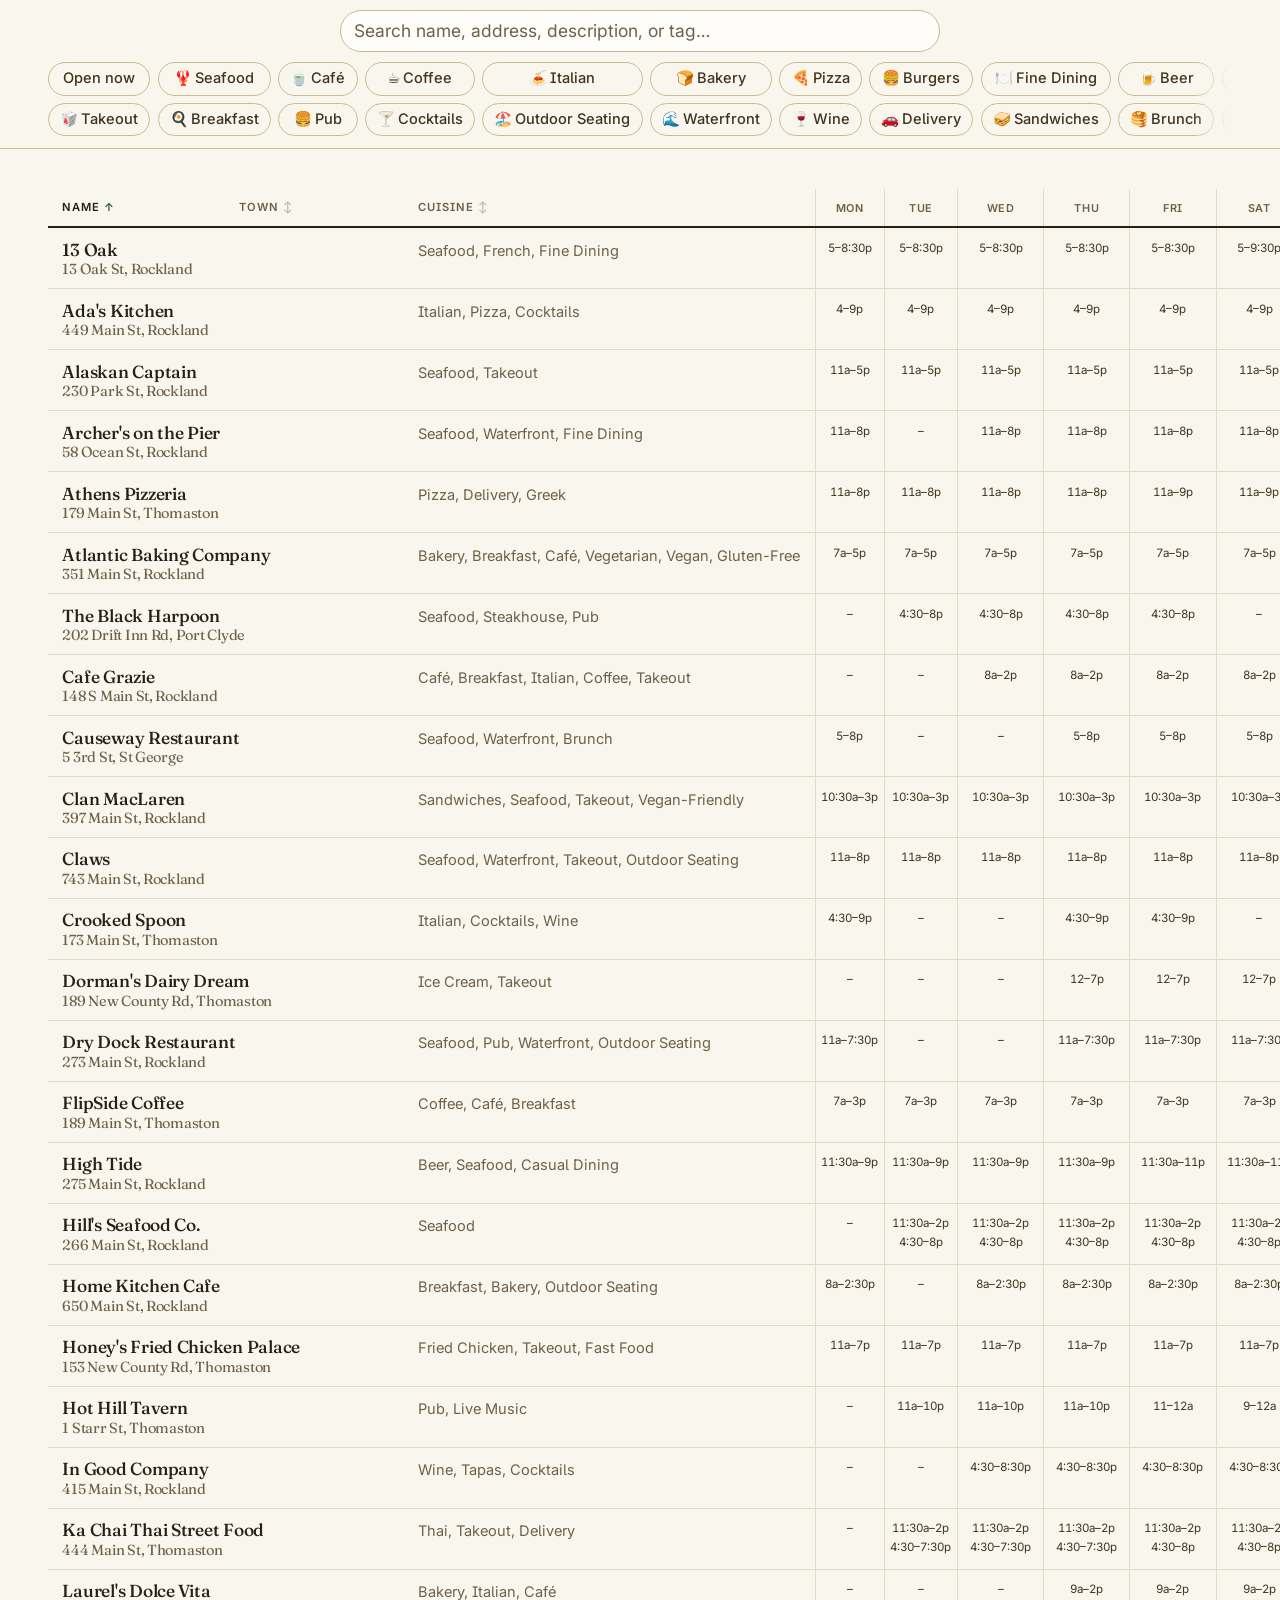
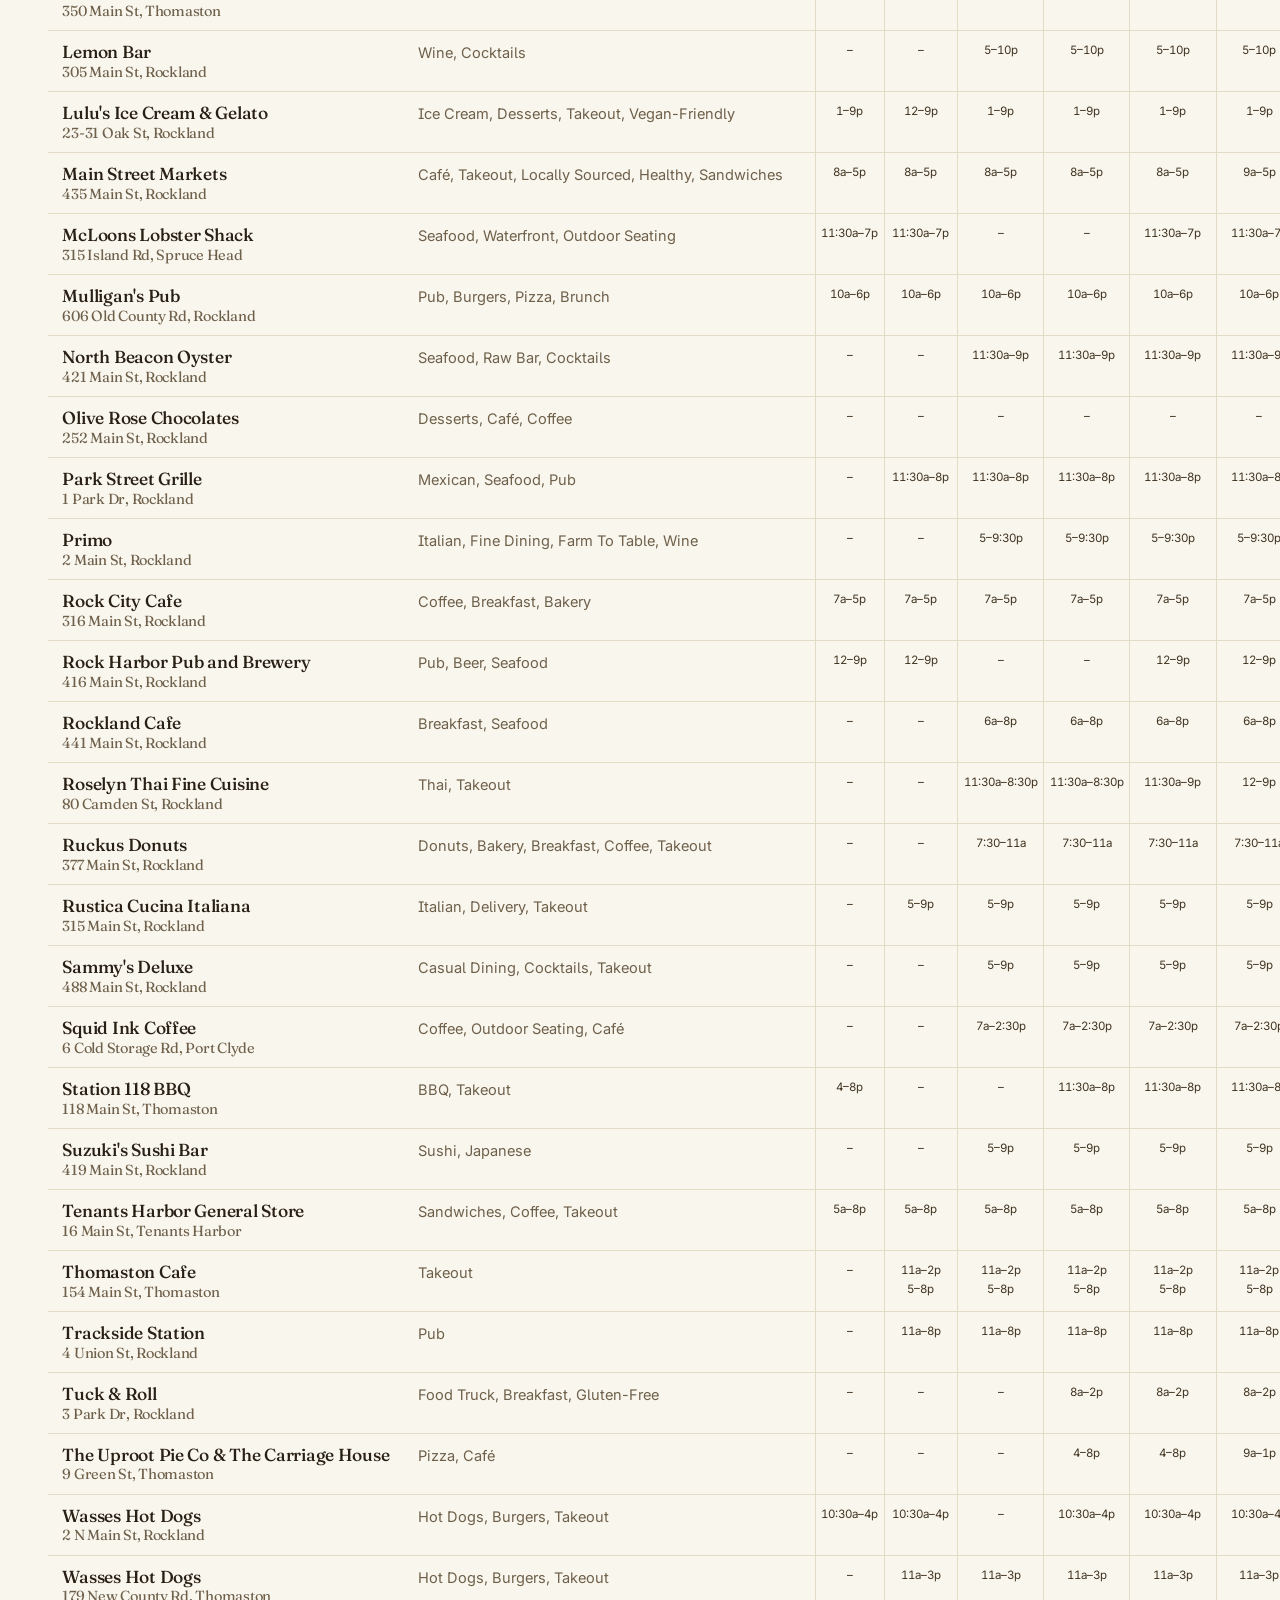
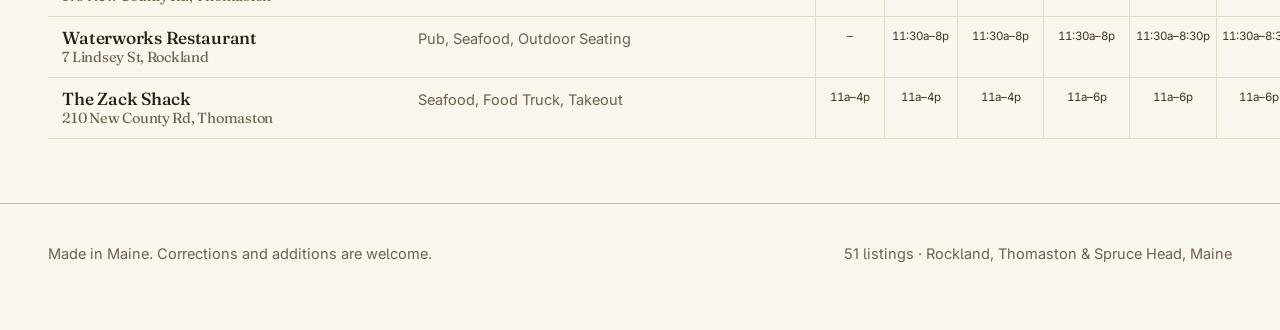
==== commit 84533705: "Add search bar and two-row scrolling tag nav Adds a full-text search input above the tag nav-bar and" ====
--- a/index.html
+++ b/index.html
@@ -29,6 +29,16 @@
 
   <header class="topbar">
     <div class="topbar__inner">
+      <div class="searchbar">
+        <label class="u-visually-hidden" for="search-input">Search listings</label>
+        <input
+          type="search"
+          id="search-input"
+          class="searchbar__input"
+          placeholder="Search name, address, description, or tag…"
+          autocomplete="off"
+        >
+      </div>
       <nav class="tagnav" aria-label="Filter listings">
         <div class="tagnav__scroll" id="tagnav-scroll"></div>
       </nav>
--- a/stylesheet.css
+++ b/stylesheet.css
@@ -45,8 +45,8 @@
   --paper-raised: lch(99.4% 2.1 90.8);
   --paper-sunk:   lch(92.2% 10.3 90.6);
   --ink:          lch(13.1% 9.7 72.8);
-  --ink-70:       lch(32.6% 14.4 75.3);
-  --ink-45:       lch(51.5% 15.1 77);
+  --ink-70:       lch(22.6% 14.4 75.3);
+  --ink-45:       lch(41.5% 15.1 77);
   --rule:         lch(88% 12.5 91.7);
   --rule-strong:  lch(75.9% 24 88.1);
 
@@ -63,7 +63,7 @@
 
   --shadow: 0 1px 1px lch(12.8% 3.7 92.9 / 0.03),
             0 10px 30px -18px lch(12.8% 3.7 92.9 / 0.18);
-
+†
   --measure: 84rem;             /* outer bound of the guide — a two-page spread */
   --gutter: clamp(1.15rem, 4vw, 3rem);
   --entry-min: 26rem;           /* narrowest an entry column gets */
@@ -186,18 +186,44 @@
   white-space: nowrap;
 }
 
-/* The tag nav-bar: a centred cluster of chips that wraps to new lines as
-   needed — never scrolls. */
+/* The search bar: its own full-width line above the tag nav-bar. */
+.searchbar {
+  flex: 1 1 100%;
+  max-width: 37.5rem; /* ~600px */
+  margin-inline: auto;
+}
+.searchbar__input {
+  width: 100%;
+  padding: 0.45rem 0.8rem;
+  border: 1px solid var(--rule-strong);
+  border-radius: 999px;
+  background: var(--paper-raised);
+  color: var(--ink);
+}
+.searchbar__input::placeholder { color: var(--ink-45); }
+.searchbar__input:hover { border-color: var(--accent-blue); }
+.searchbar__input::-webkit-search-cancel-button { cursor: pointer; }
+
+/* The tag nav-bar: a fixed two-row band of chips, packed left-to-right and
+   scrolling horizontally once they overrun the line — the trailing chips
+   run off the edge rather than wrapping to a third row. */
 .tagnav {
   flex: 1 1 auto;
   min-width: 0;
+  /* Fade the trailing edge instead of cutting the scroll off abruptly. */
+  mask-image: linear-gradient(to right, black calc(100% - 2.5rem), transparent);
+  -webkit-mask-image: linear-gradient(to right, black calc(100% - 2.5rem), transparent);
 }
 .tagnav__scroll {
-  display: flex;
-  flex-wrap: wrap;
-  justify-content: center;
+  display: grid;
+  grid-auto-flow: column;
+  grid-template-rows: repeat(2, auto);
+  justify-content: start;
   gap: 0.45rem;
   padding-block: 2px;
+  padding-inline-end: 2.5rem;
+  overflow-x: auto;
+  -webkit-overflow-scrolling: touch;
 }
 
 /* --------------------------------------------------------------------------
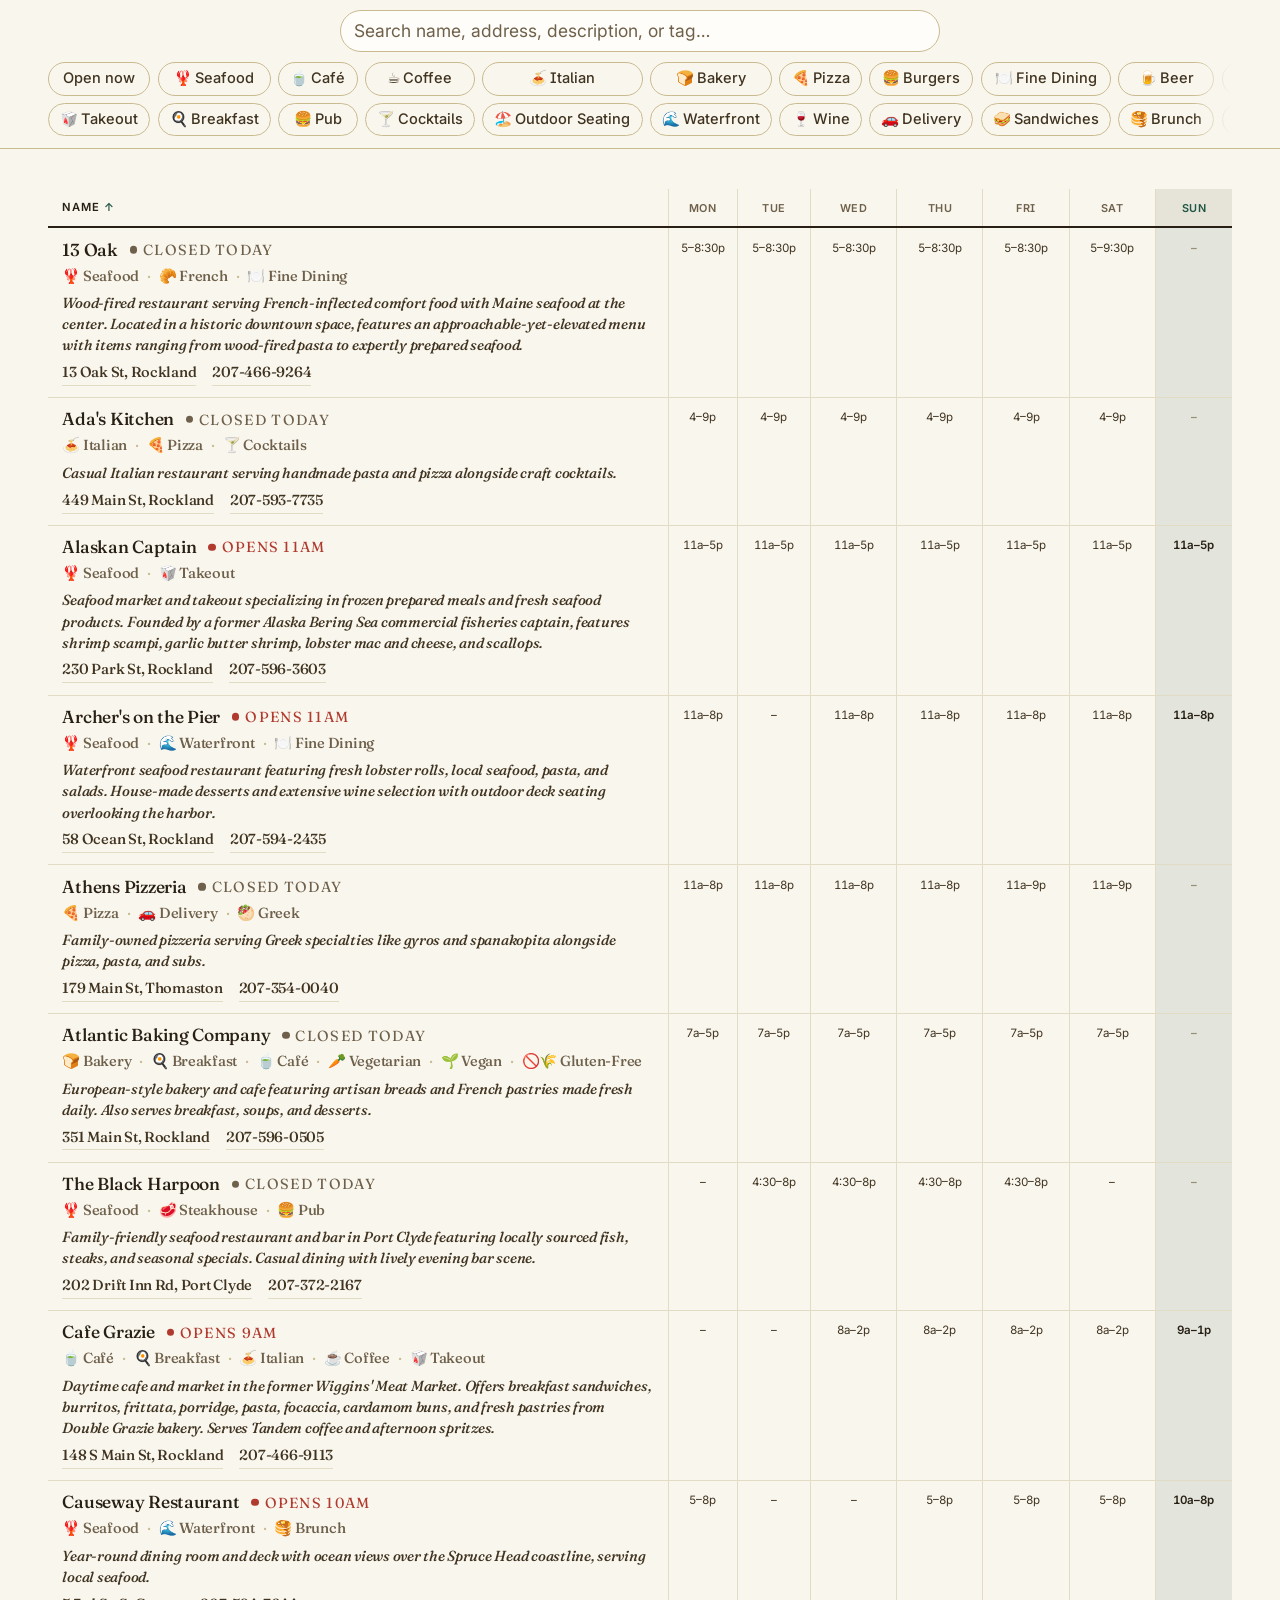
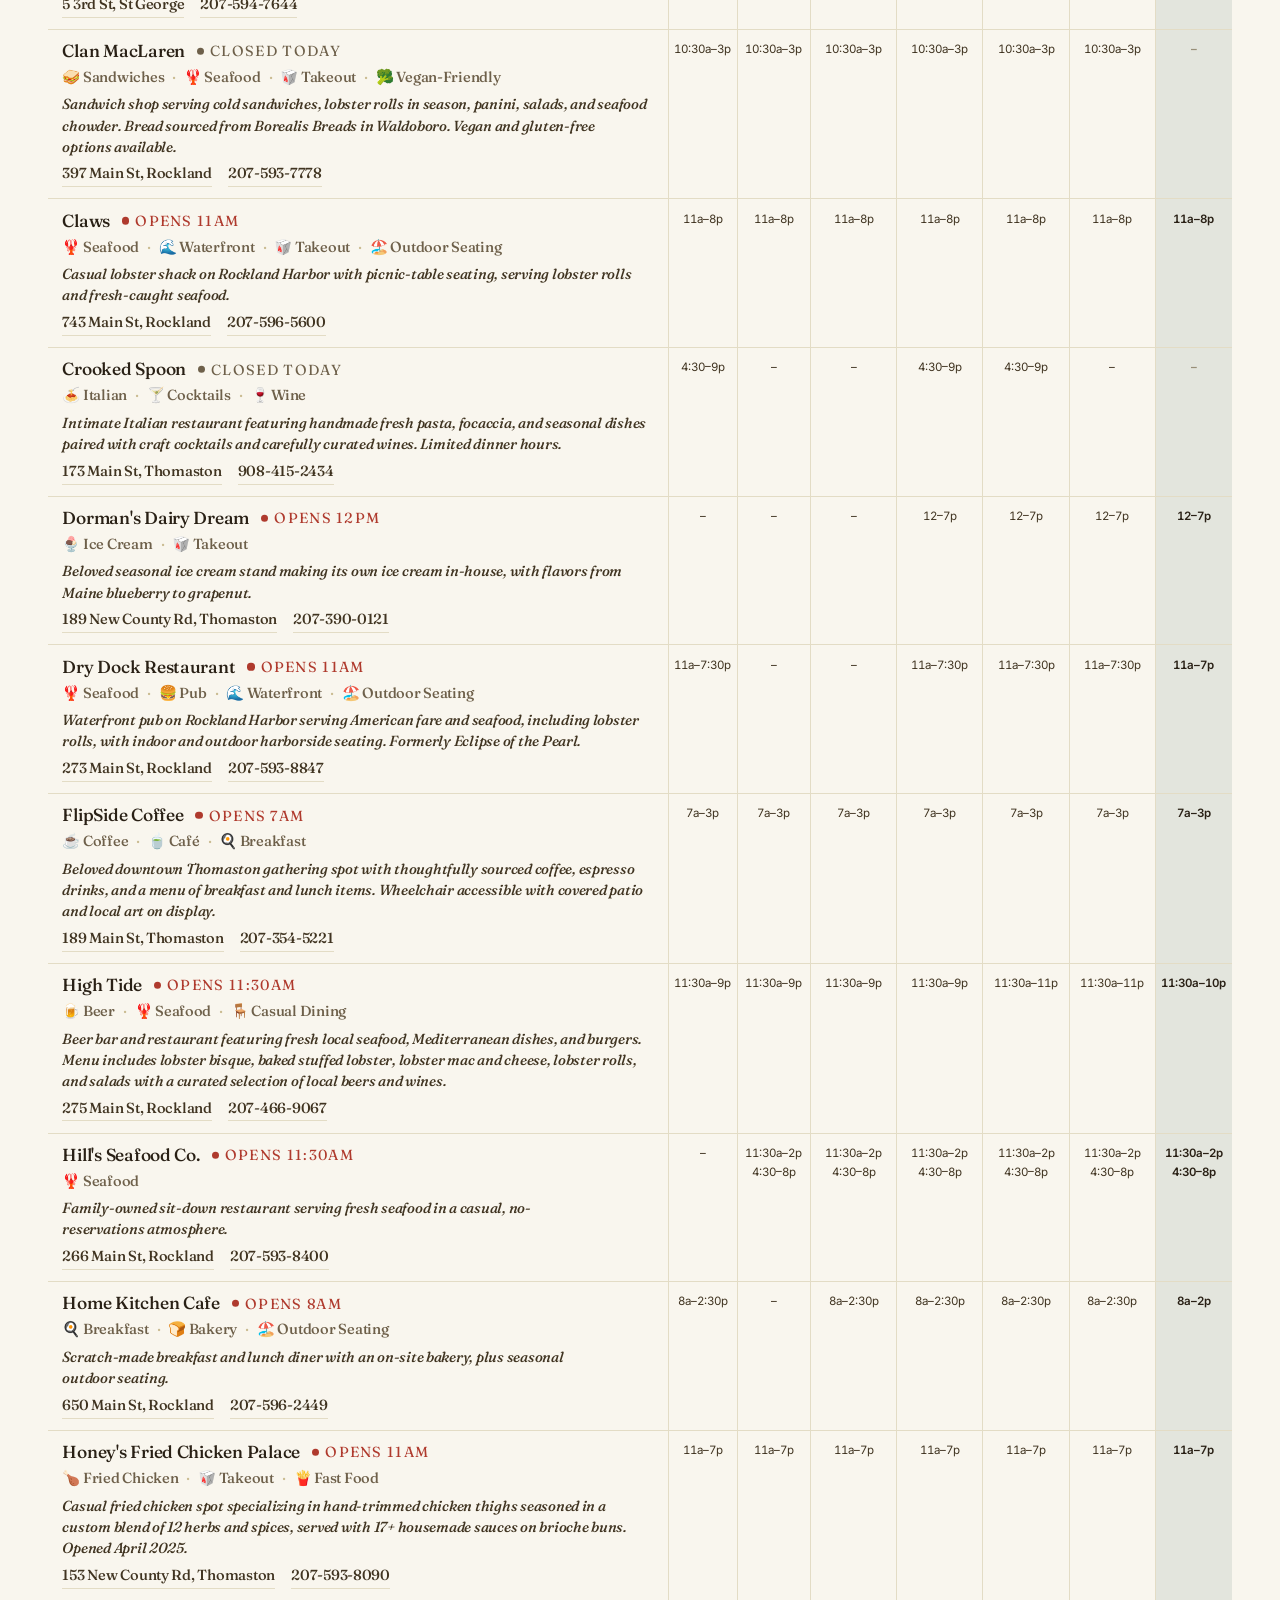
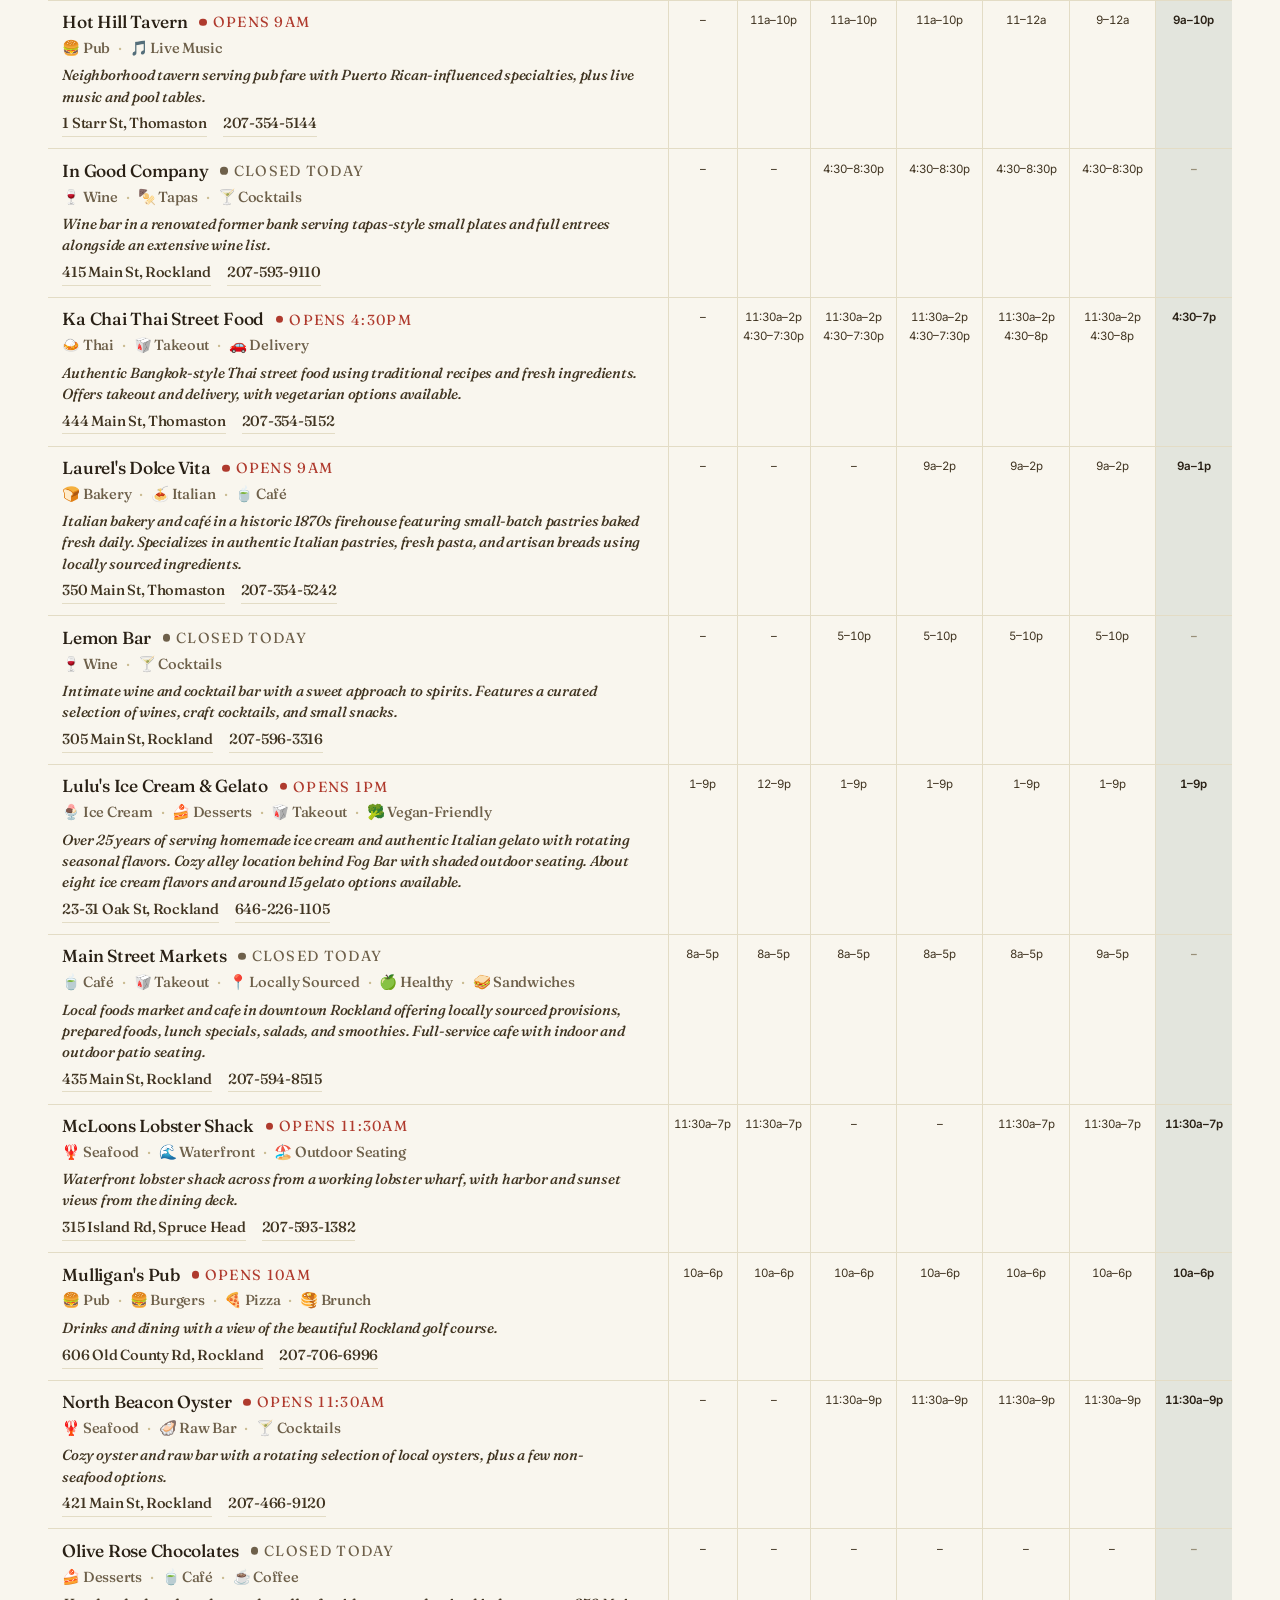
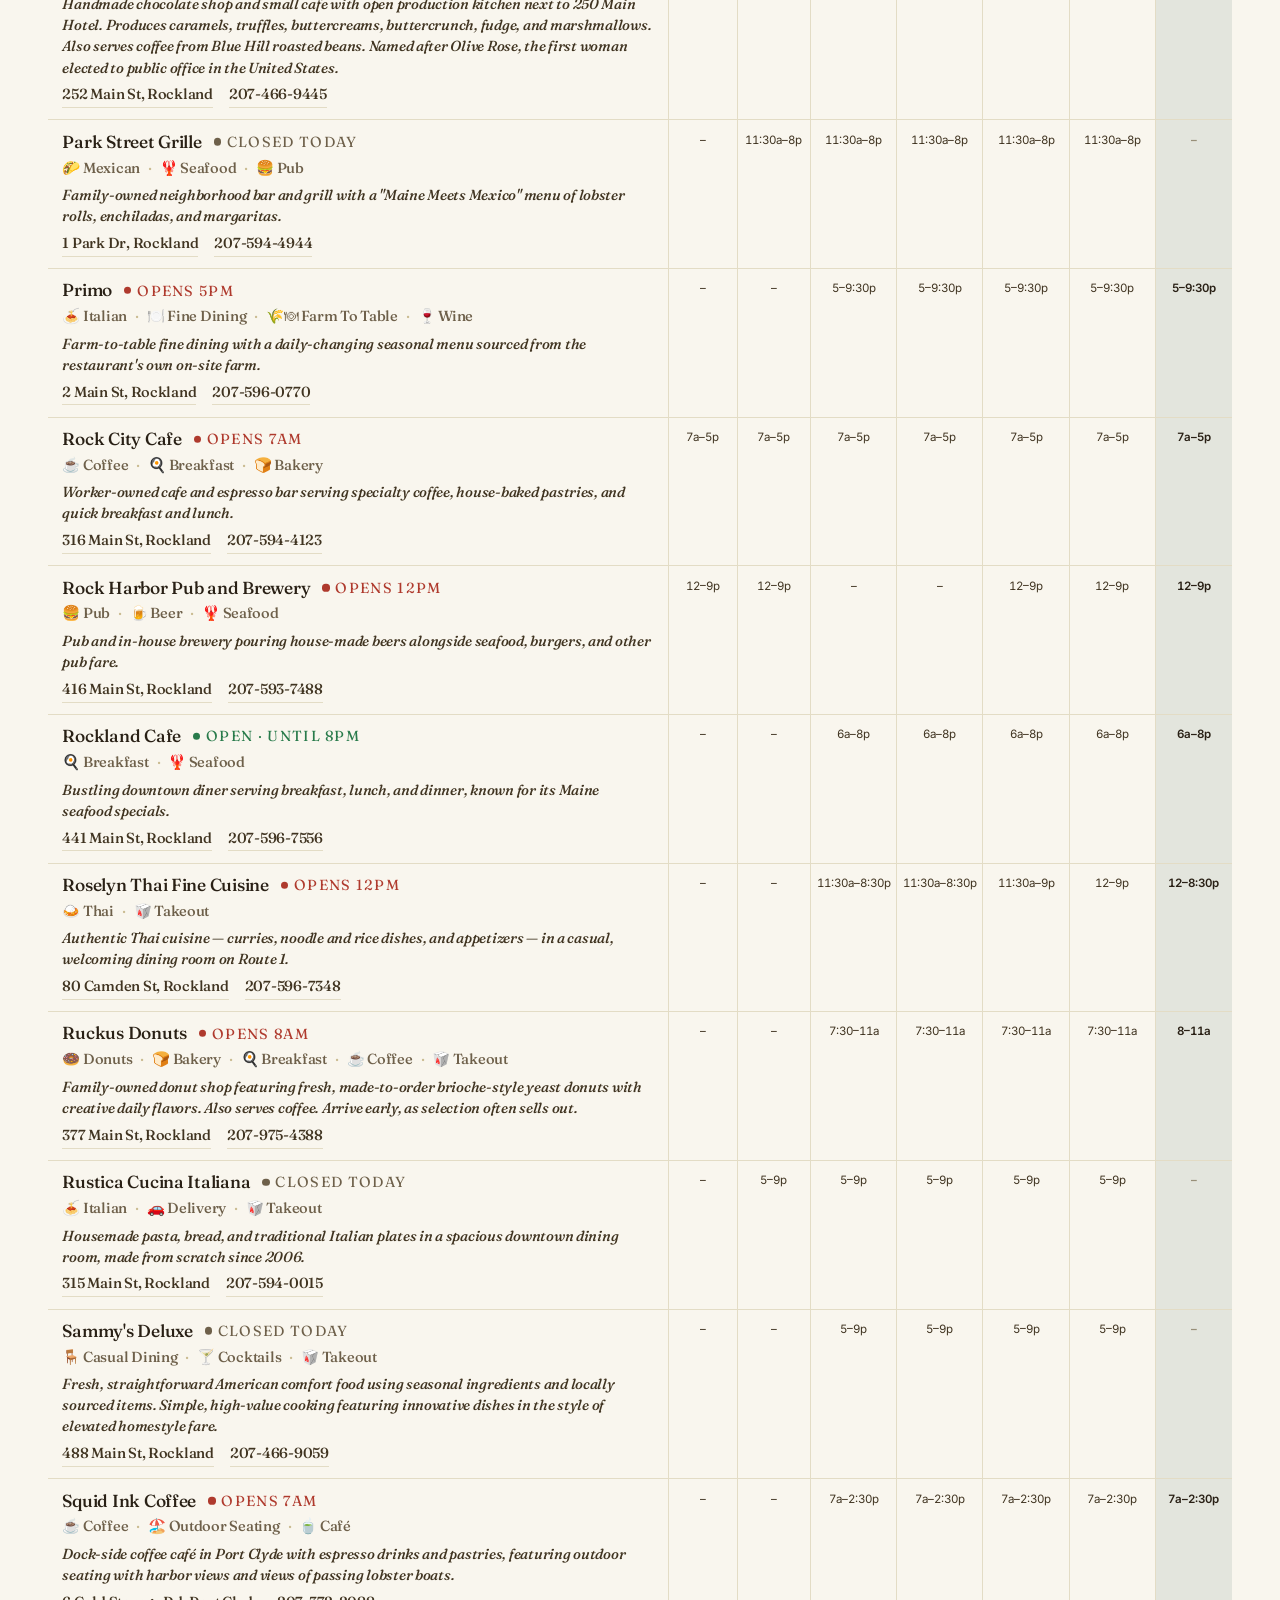
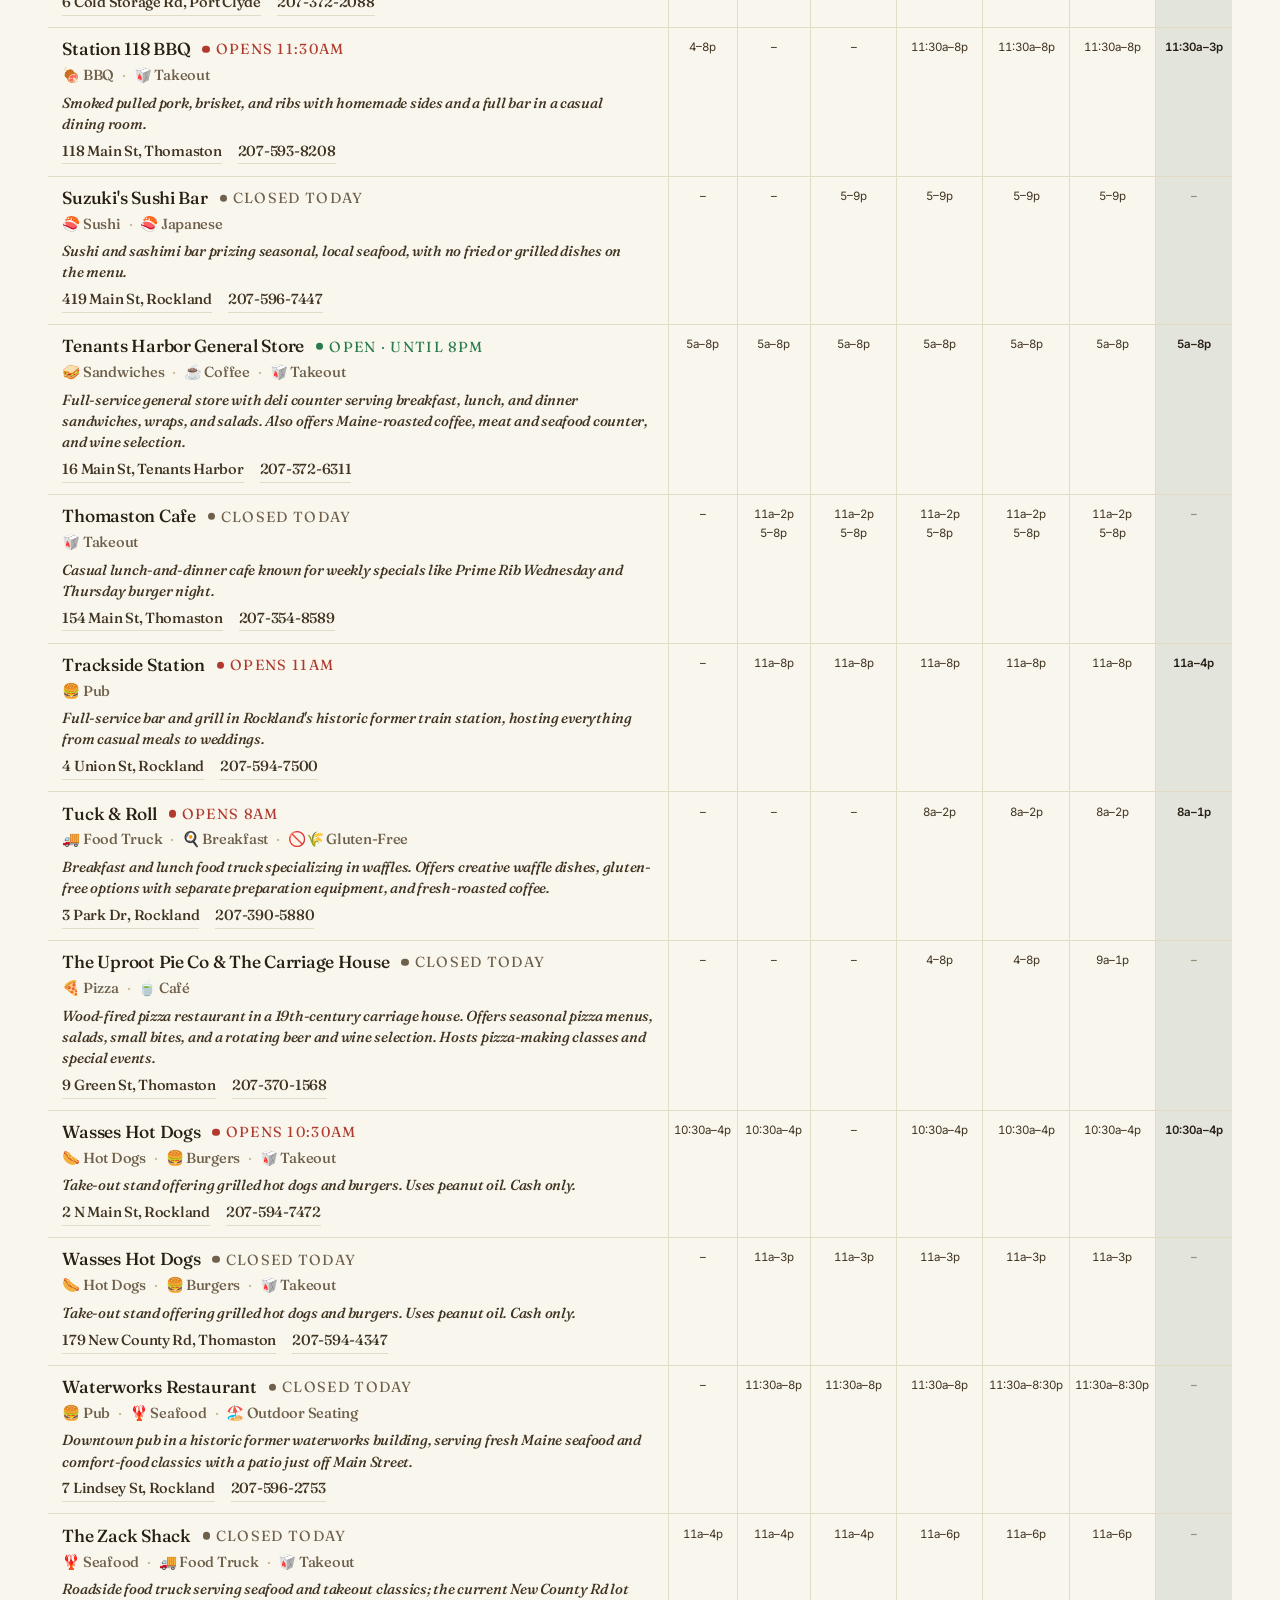
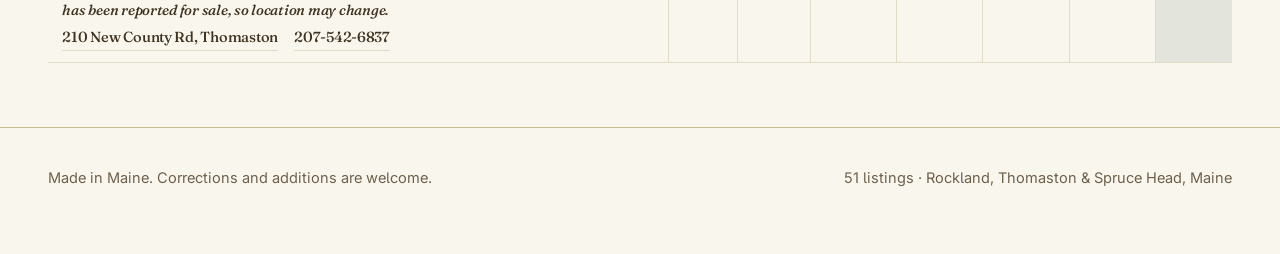
==== commit e59be1ec: "Redesign wide table: drop Town/Cuisine columns for a condensed card cell Each row's name column now " ====
--- a/index.html
+++ b/index.html
@@ -60,8 +60,6 @@
         <thead>
           <tr>
             <th scope="col" class="board__col-name" data-sort="name" aria-sort="ascending"><button type="button">Name</button></th>
-            <th scope="col" class="board__col-town" data-sort="town" aria-sort="none"><button type="button">Town</button></th>
-            <th scope="col" class="board__col-cuisine" data-sort="cuisine" aria-sort="none"><button type="button">Cuisine</button></th>
             <th scope="col" class="board__day" data-day="mon"><span><abbr title="Monday">Mon</abbr></span></th>
             <th scope="col" class="board__day" data-day="tue"><span><abbr title="Tuesday">Tue</abbr></span></th>
             <th scope="col" class="board__day" data-day="wed"><span><abbr title="Wednesday">Wed</abbr></span></th>
--- a/stylesheet.css
+++ b/stylesheet.css
@@ -63,7 +63,7 @@
 
   --shadow: 0 1px 1px lch(12.8% 3.7 92.9 / 0.03),
             0 10px 30px -18px lch(12.8% 3.7 92.9 / 0.18);
-†
+
   --measure: 84rem;             /* outer bound of the guide — a two-page spread */
   --gutter: clamp(1.15rem, 4vw, 3rem);
   --entry-min: 26rem;           /* narrowest an entry column gets */
@@ -337,28 +337,36 @@
 }
 .board__table tbody tr:hover { background: var(--paper-sunk); }
 
-.board__name { font-weight: 500; }
-.board__name .place__link { text-decoration: none; }
-.board__name .place__link:hover {
+/* The name cell recreates a condensed card: name + status, then tags,
+   description, and contact info as stacked lines — everything a card shows
+   except the weekly hours, which the day columns already cover. */
+.board__name { vertical-align: top; }
+.board__name > * + * { margin-top: 0.35rem; }
+
+.board__name-head {
+  display: flex;
+  flex-wrap: wrap;
+  align-items: baseline;
+  gap: 0.3rem 0.75rem;
+  font-weight: 500;
+}
+.board__name-head .place__link { text-decoration: none; }
+.board__name-head .place__link:hover {
   text-decoration: underline;
   text-decoration-color: var(--accent);
   text-underline-offset: 3px;
 }
-.board__addr {
-  margin-top: 0.15rem;
-  font-weight: 400;
-  font-size: var(--step--1);
-  color: var(--ink-45);
-  white-space: nowrap;
-}
-
-.board__cuisine { color: var(--ink-45); }
+.board__name-head .place__status { font-weight: 400; font-size: var(--step--1); }
+
+.board__name .place__tags,
+.board__name .place__desc,
+.board__name .place__contact { font-size: var(--step--1); }
 
 /* --- The weekly timetable columns ------------------------------------------
    The seven-day strip from the card's wide container query, recast as table
    columns: small uppercase day headers, compact hours, today's column tinted. */
 
-.board__day { border-left: 1px solid var(--rule); }
+.board__day { border-left: 1px solid var(--rule); width: 1%; }
 
 .board__table thead th.board__day > span {
   justify-content: center;
@@ -406,21 +414,18 @@
   align-items: start;
 }
 
-/* Wide screens: the table (name + address + seven day columns) takes over,
-   the cards step aside, and the guide widens to hold the extra columns. The
-   switch waits until 78rem — ten columns need the room. */
+/* Wide screens: the table (a condensed card per row + seven day columns)
+   takes over, the cards step aside, and the guide widens to hold the extra
+   columns. The switch waits until 78rem — eight columns need the room. */
 @media (min-width: 78rem) {
   :root { --measure: 100rem; }
   .board__table { display: table; }
   .cards { display: none; }
 
-  /* Hold the identity columns to their content width so the slack of a wide
-     viewport pools in the seven day columns instead. */
+  /* Shrink the day columns to their (short, nowrap) content and let the
+     name column soak up the rest of the width for the condensed card. */
   .board__col-name,
-  .board__col-town,
-  .board__col-cuisine,
-  .board__name,
-  .board__cuisine { width: 1%; white-space: nowrap; }
+  .board__name { width: auto; min-width: 34rem; }
 }
 
 /* --------------------------------------------------------------------------
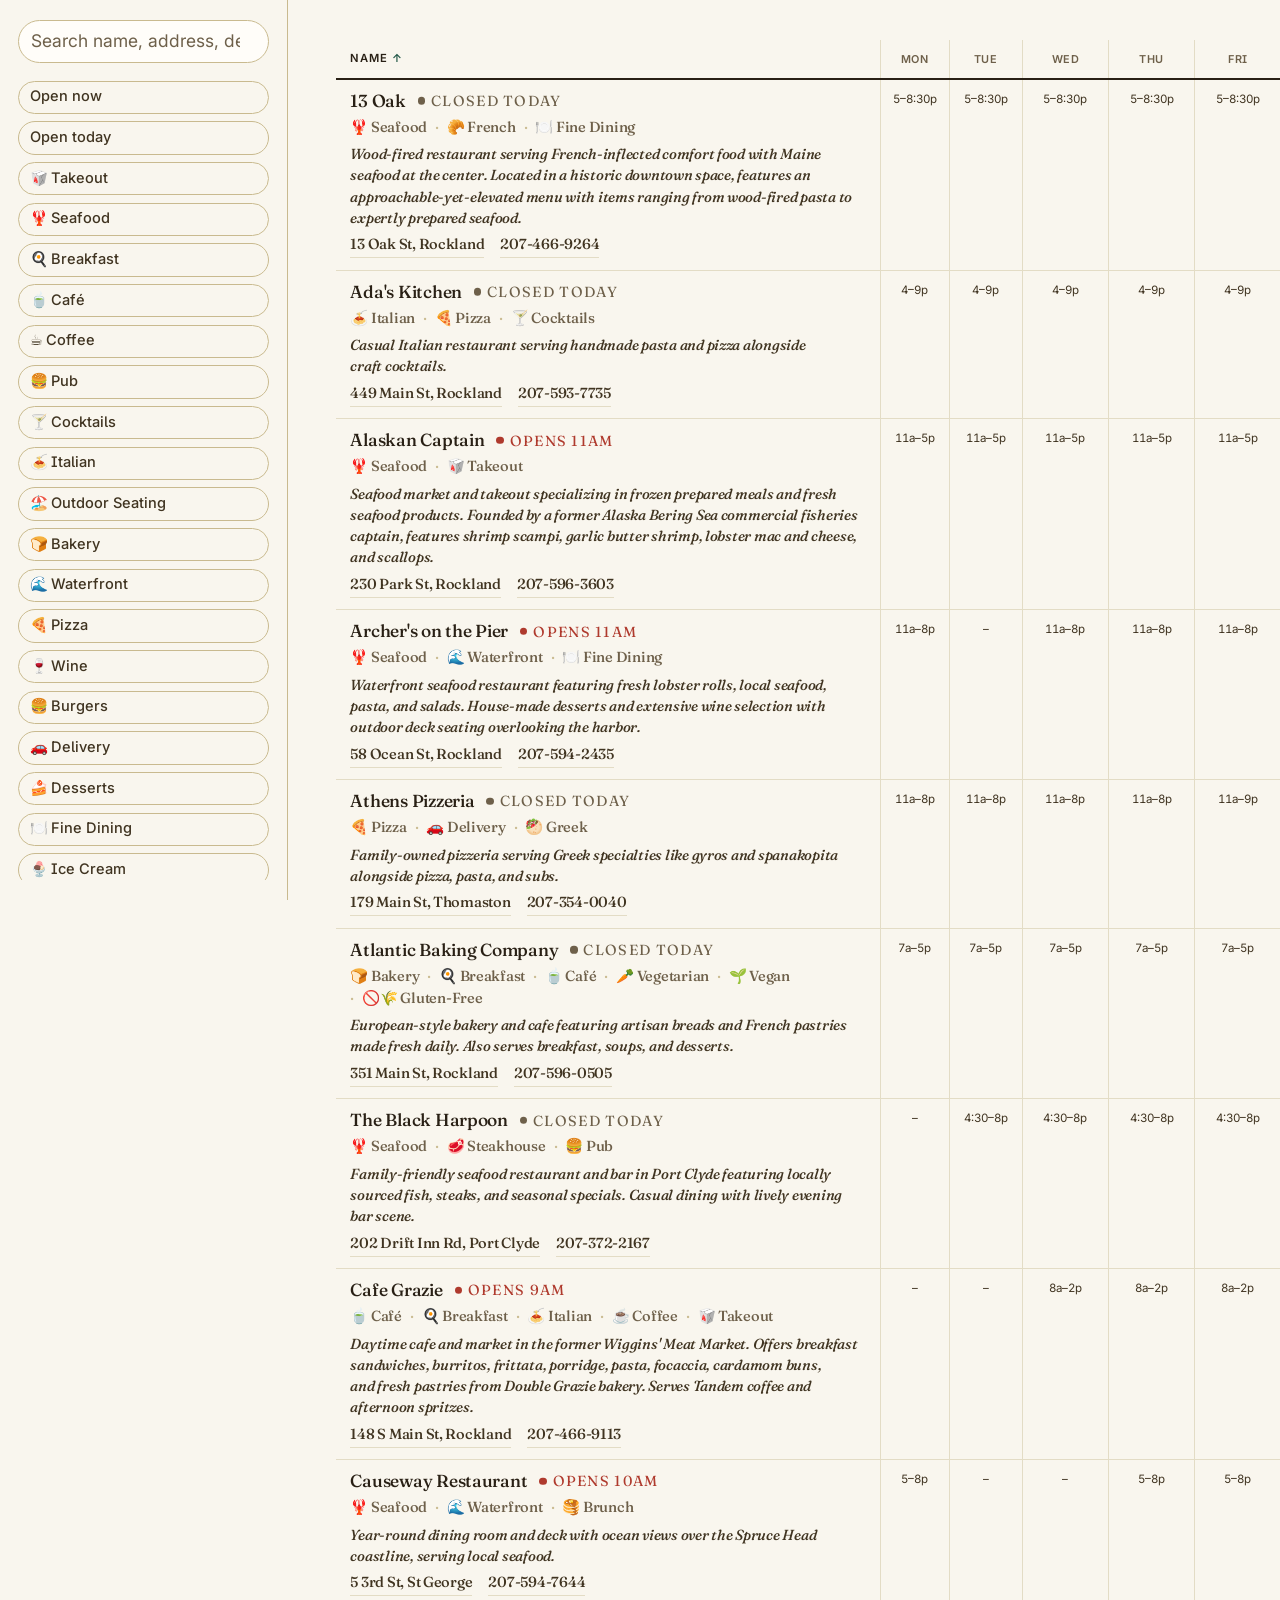
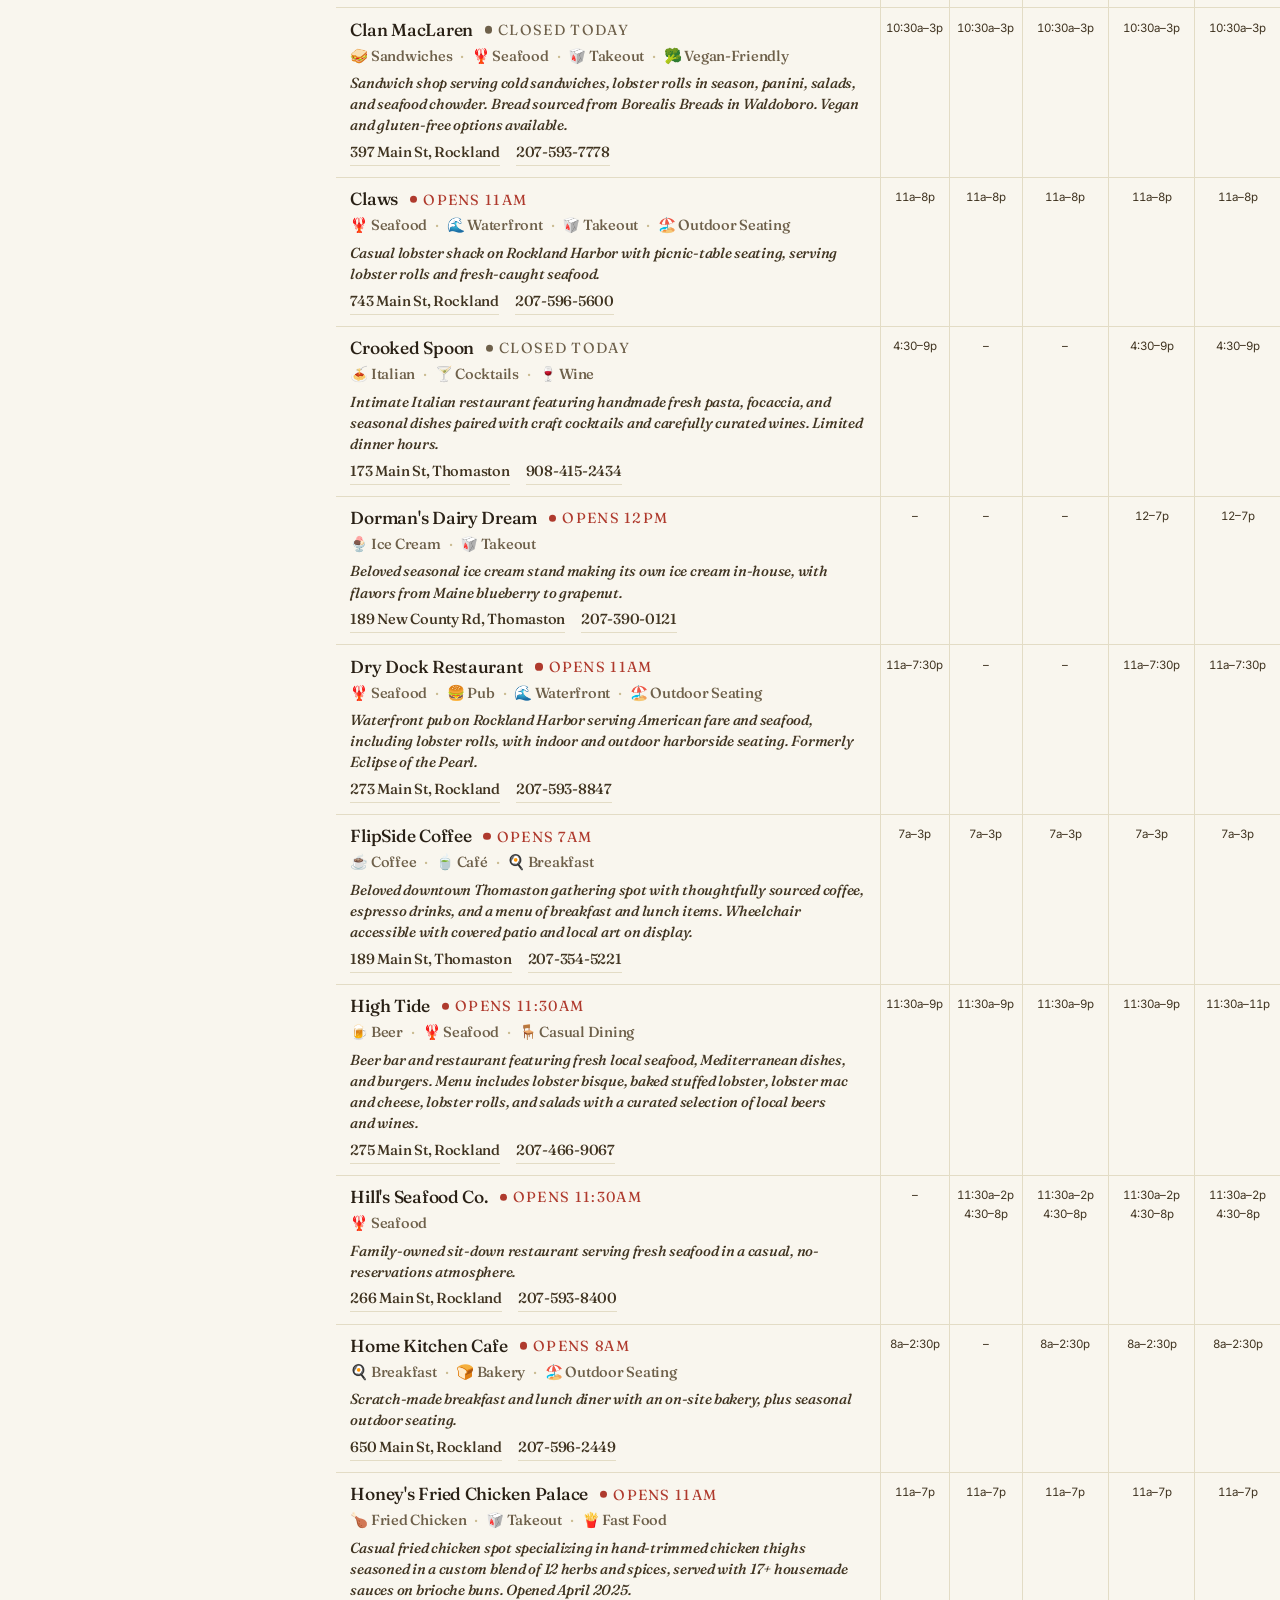
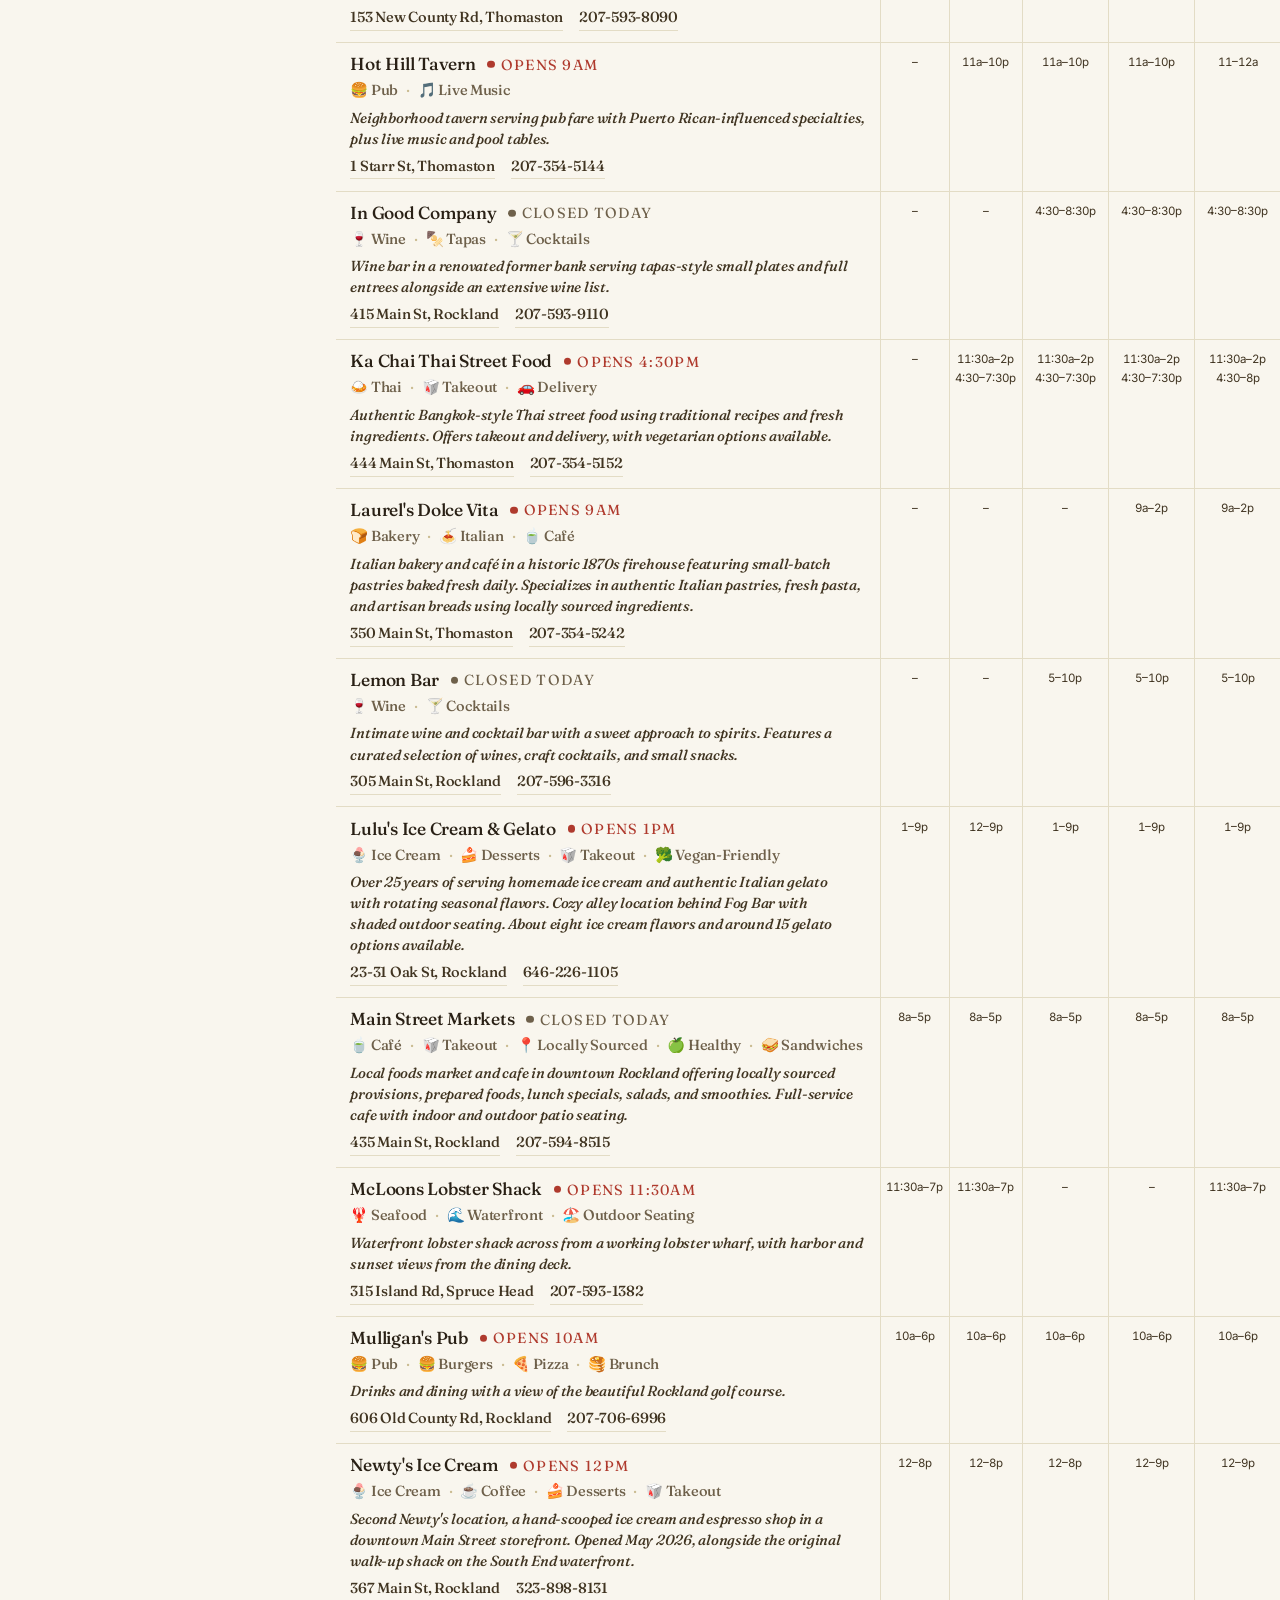
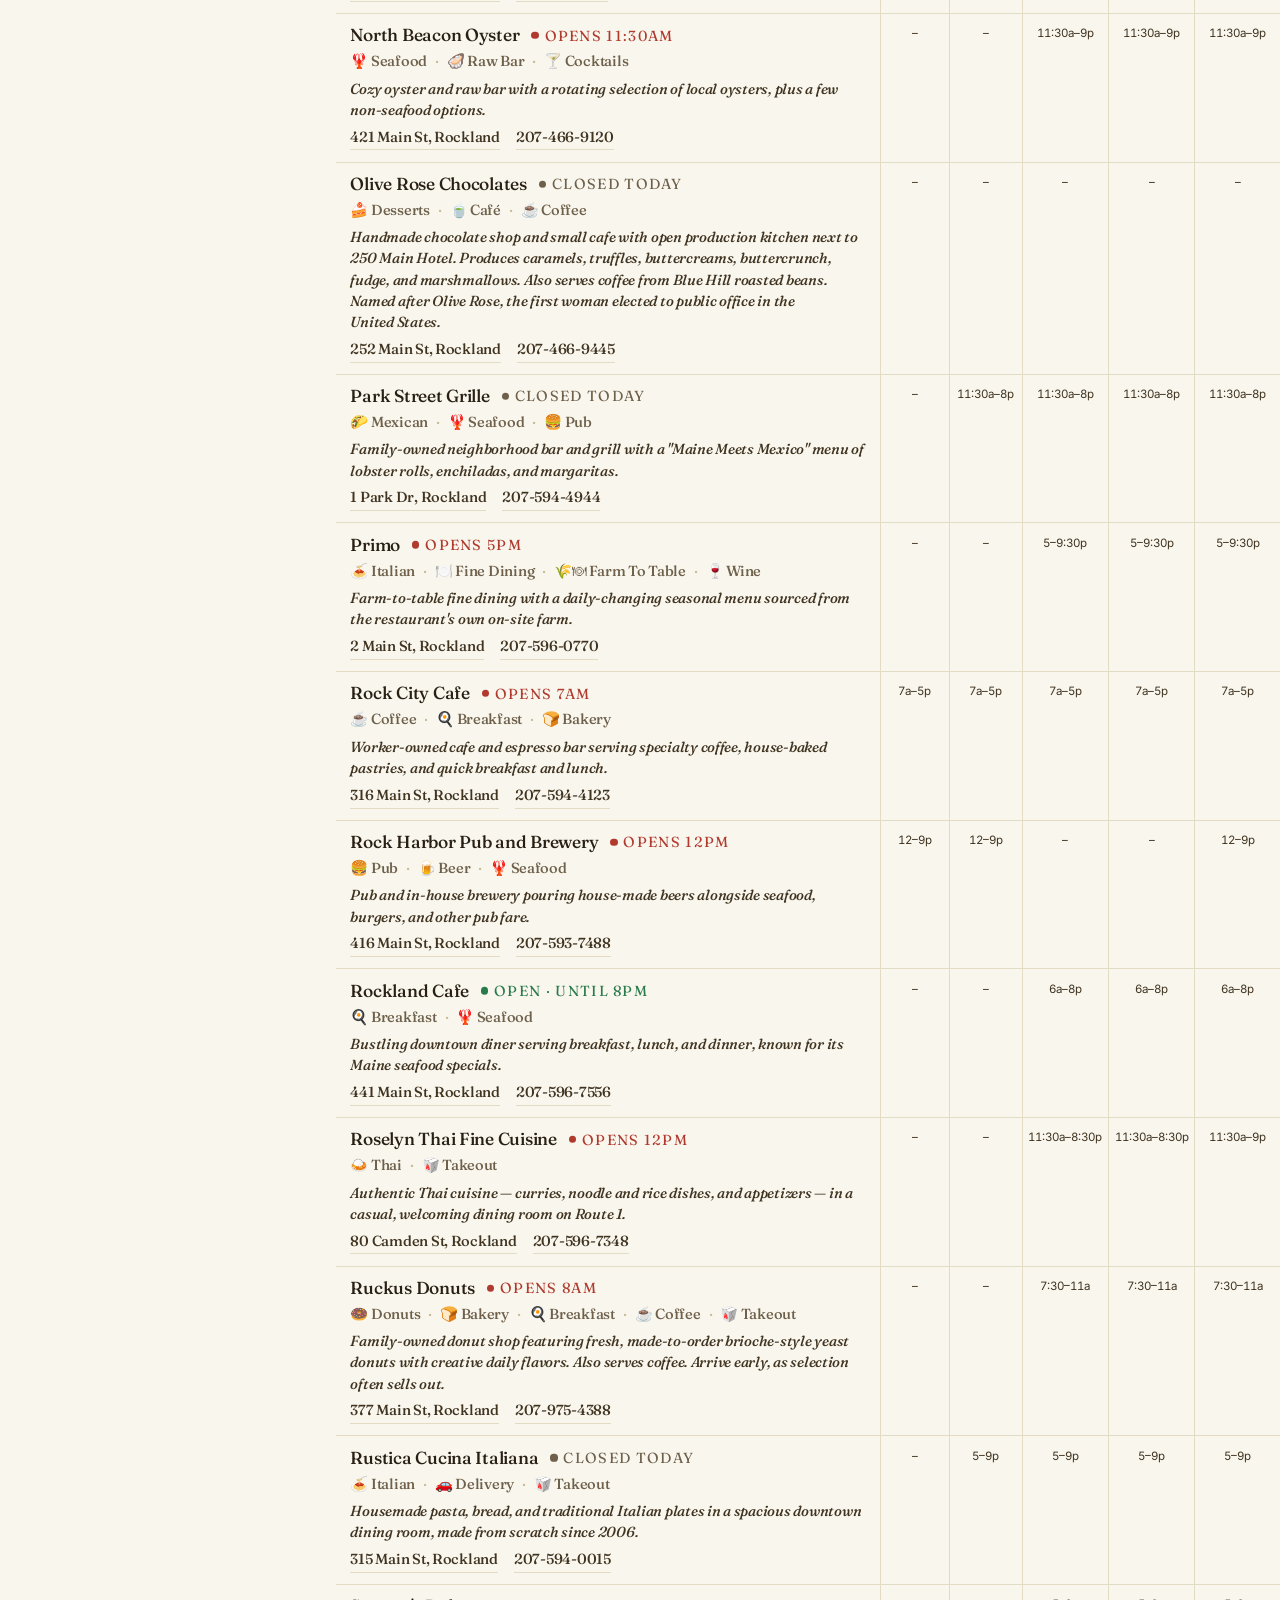
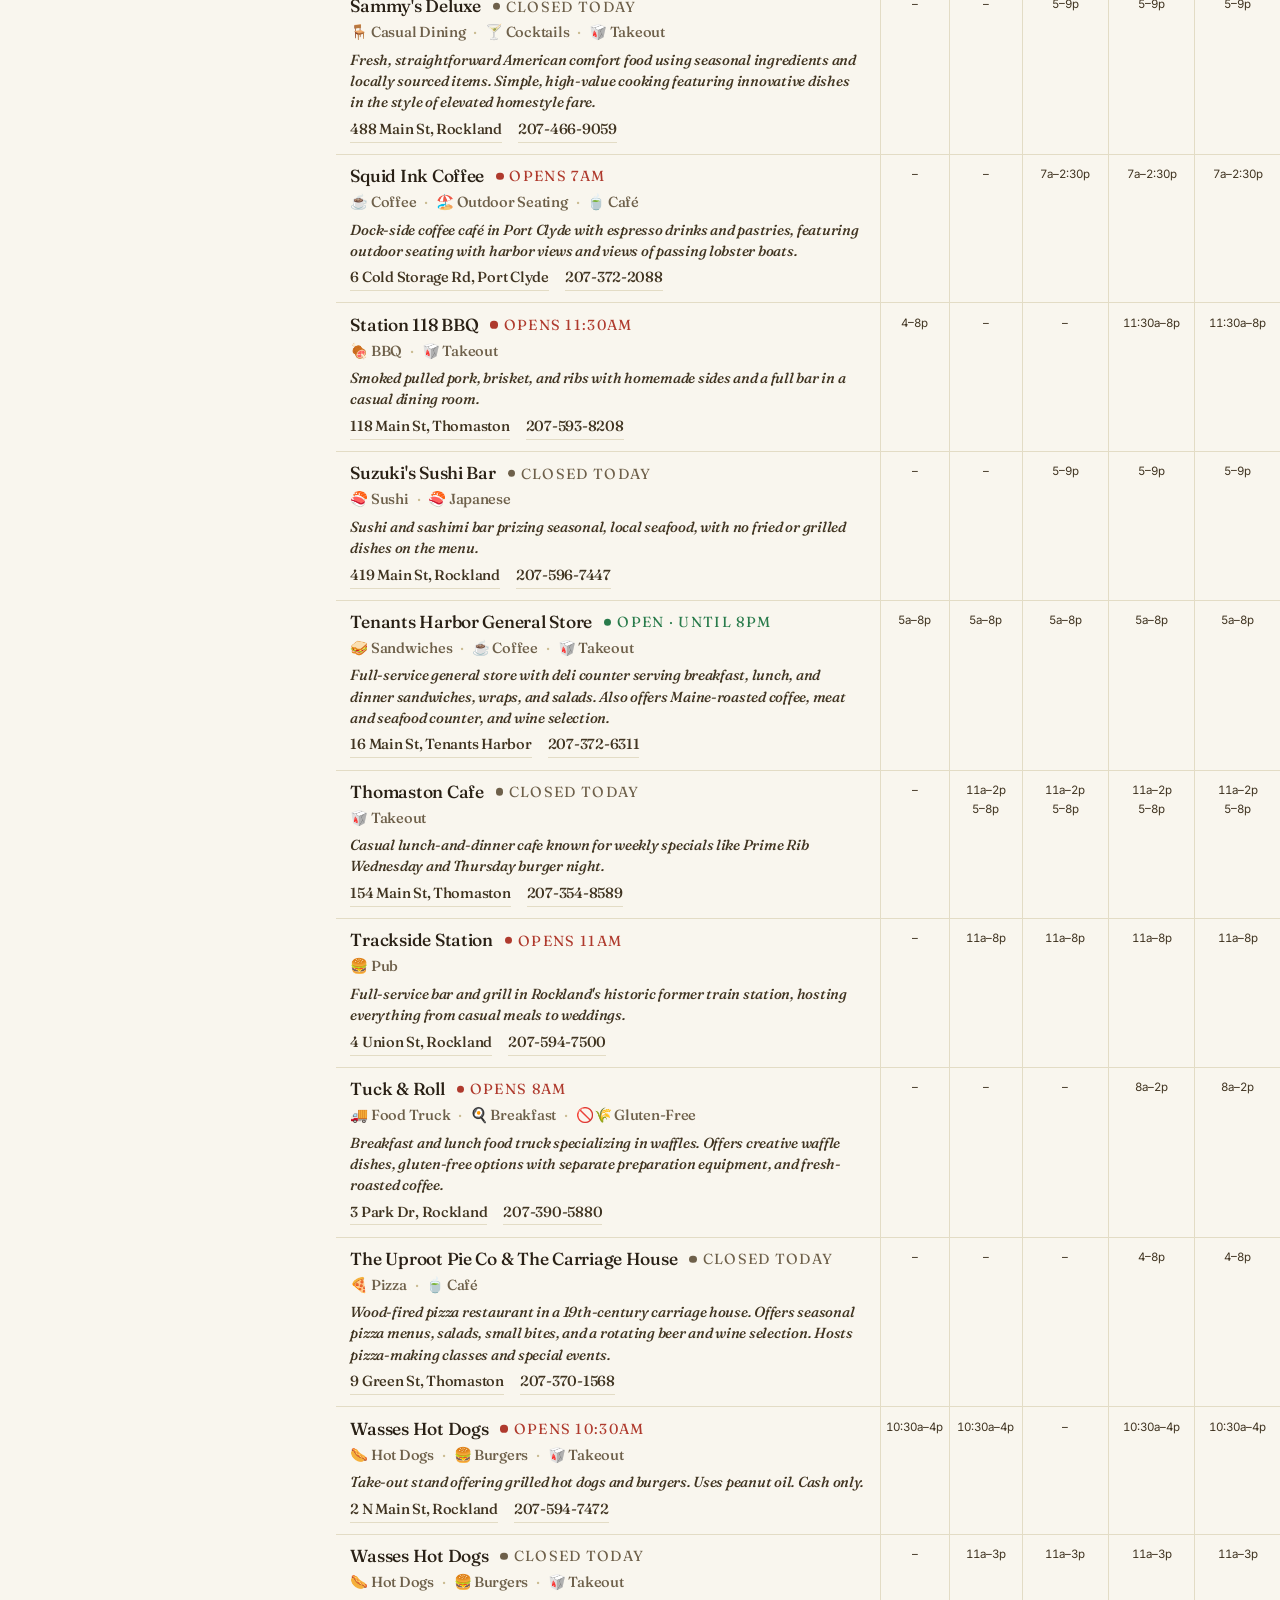
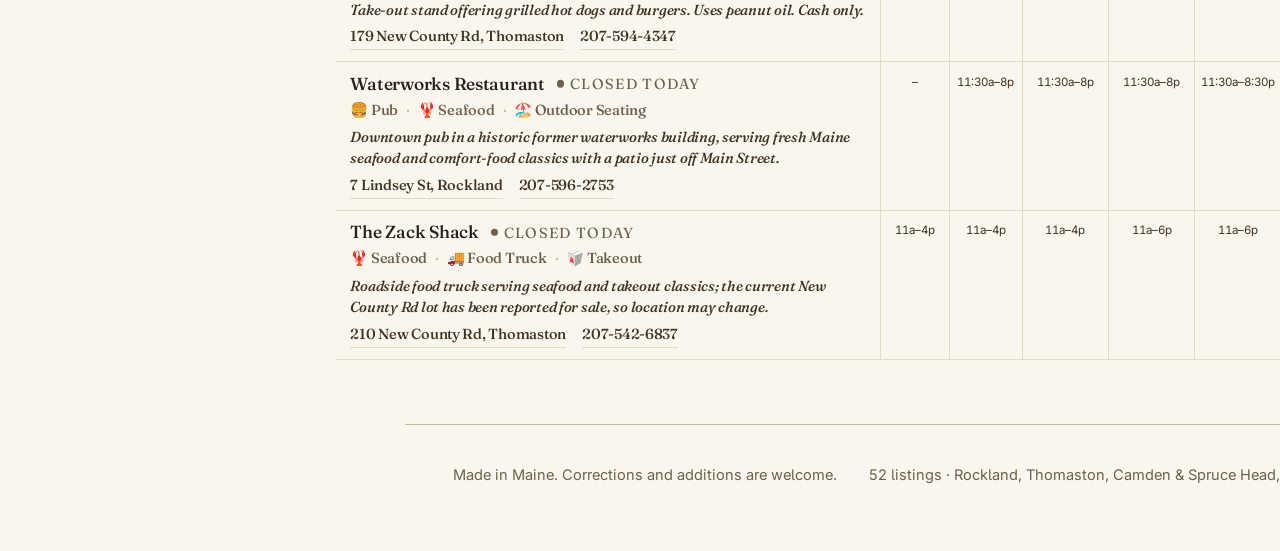
==== commit 4d655de7: "Add Camden, ME as a covered town with 17 new listings Researched and added 17 Camden restaurants: Na" ====
--- a/index.html
+++ b/index.html
@@ -4,14 +4,14 @@
   <meta charset="utf-8">
   <meta name="viewport" content="width=device-width, initial-scale=1">
   <title>Midcoast Maine — Who's Open</title>
-  <meta name="description" content="A small guide to who's open, and when, for eating out in Rockland, Thomaston, and Spruce Head, Maine.">
+  <meta name="description" content="A small guide to who's open, and when, for eating out in Rockland, Thomaston, Camden, and Spruce Head, Maine.">
   <meta name="color-scheme" content="light dark">
   <meta name="theme-color" content="#faf6ee" media="(prefers-color-scheme: light)">
   <meta name="theme-color" content="#1a1712" media="(prefers-color-scheme: dark)">
 
   <meta property="og:type" content="website">
   <meta property="og:title" content="Midcoast Maine — Who's Open">
-  <meta property="og:description" content="Who's open, and when, for eating out in Rockland, Thomaston, and Spruce Head, Maine.">
+  <meta property="og:description" content="Who's open, and when, for eating out in Rockland, Thomaston, Camden, and Spruce Head, Maine.">
 
   <link rel="icon" href="data:image/svg+xml,%3Csvg%20xmlns='http://www.w3.org/2000/svg'%20viewBox='0%200%2032%2032'%3E%3Crect%20width='32'%20height='32'%20rx='6'%20fill='%23faf6ee'/%3E%3Ccircle%20cx='16'%20cy='16'%20r='6.5'%20fill='none'%20stroke='%23ab3f28'%20stroke-width='2.5'/%3E%3Cg%20stroke='%23ab3f28'%20stroke-width='2.5'%20stroke-linecap='round'%3E%3Cpath%20d='M16%203v3.5M16%2025.5V29M3%2016h3.5M25.5%2016H29M6.7%206.7l2.5%202.5M22.8%2022.8l2.5%202.5M25.3%206.7l-2.5%202.5M9.2%2022.8l-2.5%202.5'/%3E%3C/g%3E%3C/svg%3E">
 
--- a/stylesheet.css
+++ b/stylesheet.css
@@ -418,7 +418,7 @@
    takes over, the cards step aside, and the guide widens to hold the extra
    columns. The switch waits until 78rem — eight columns need the room. */
 @media (min-width: 78rem) {
-  :root { --measure: 100rem; }
+  :root { --measure: 100rem; --sidebar-w: 18rem; }
   .board__table { display: table; }
   .cards { display: none; }
 
@@ -426,6 +426,65 @@
      name column soak up the rest of the width for the condensed card. */
   .board__col-name,
   .board__name { width: auto; min-width: 34rem; }
+
+  /* The search bar and tag filters move into a sticky left-hand sidebar,
+     freeing the full width above the table for the day columns. */
+  body {
+    display: grid;
+    grid-template-columns: var(--sidebar-w) 1fr;
+    align-items: start;
+  }
+
+  .topbar {
+    grid-column: 1;
+    grid-row: 1 / span 2;
+    position: sticky;
+    top: 0;
+    height: 100vh;
+    overflow-y: auto;
+    border-bottom: 0;
+    border-right: 1px solid var(--rule-strong);
+  }
+
+  .topbar__inner {
+    max-width: none;
+    height: 100%;
+    margin-inline: 0;
+    padding: 1.25rem 1.1rem;
+    flex-direction: column;
+    align-items: stretch;
+    flex-wrap: nowrap;
+    gap: 1rem;
+  }
+
+  .searchbar {
+    flex: 0 0 auto;
+    max-width: none;
+    margin-inline: 0;
+  }
+
+  .tagnav {
+    flex: 1 1 auto;
+    min-height: 0;
+    overflow-y: auto;
+    mask-image: none;
+    -webkit-mask-image: none;
+  }
+  .tagnav__scroll {
+    display: flex;
+    flex-direction: column;
+    align-items: stretch;
+    overflow-x: visible;
+    padding-inline-end: 0;
+  }
+  .tagnav .chip { width: 100%; text-align: left; }
+
+  .guide { grid-column: 2; grid-row: 1; }
+  .colophon { grid-column: 2; grid-row: 2; }
+
+  /* The topbar no longer sits above the table in this column, so the
+     sticky table header sticks to the viewport top directly. */
+  .board__table thead th { top: 0; }
 }
 
 /* --------------------------------------------------------------------------
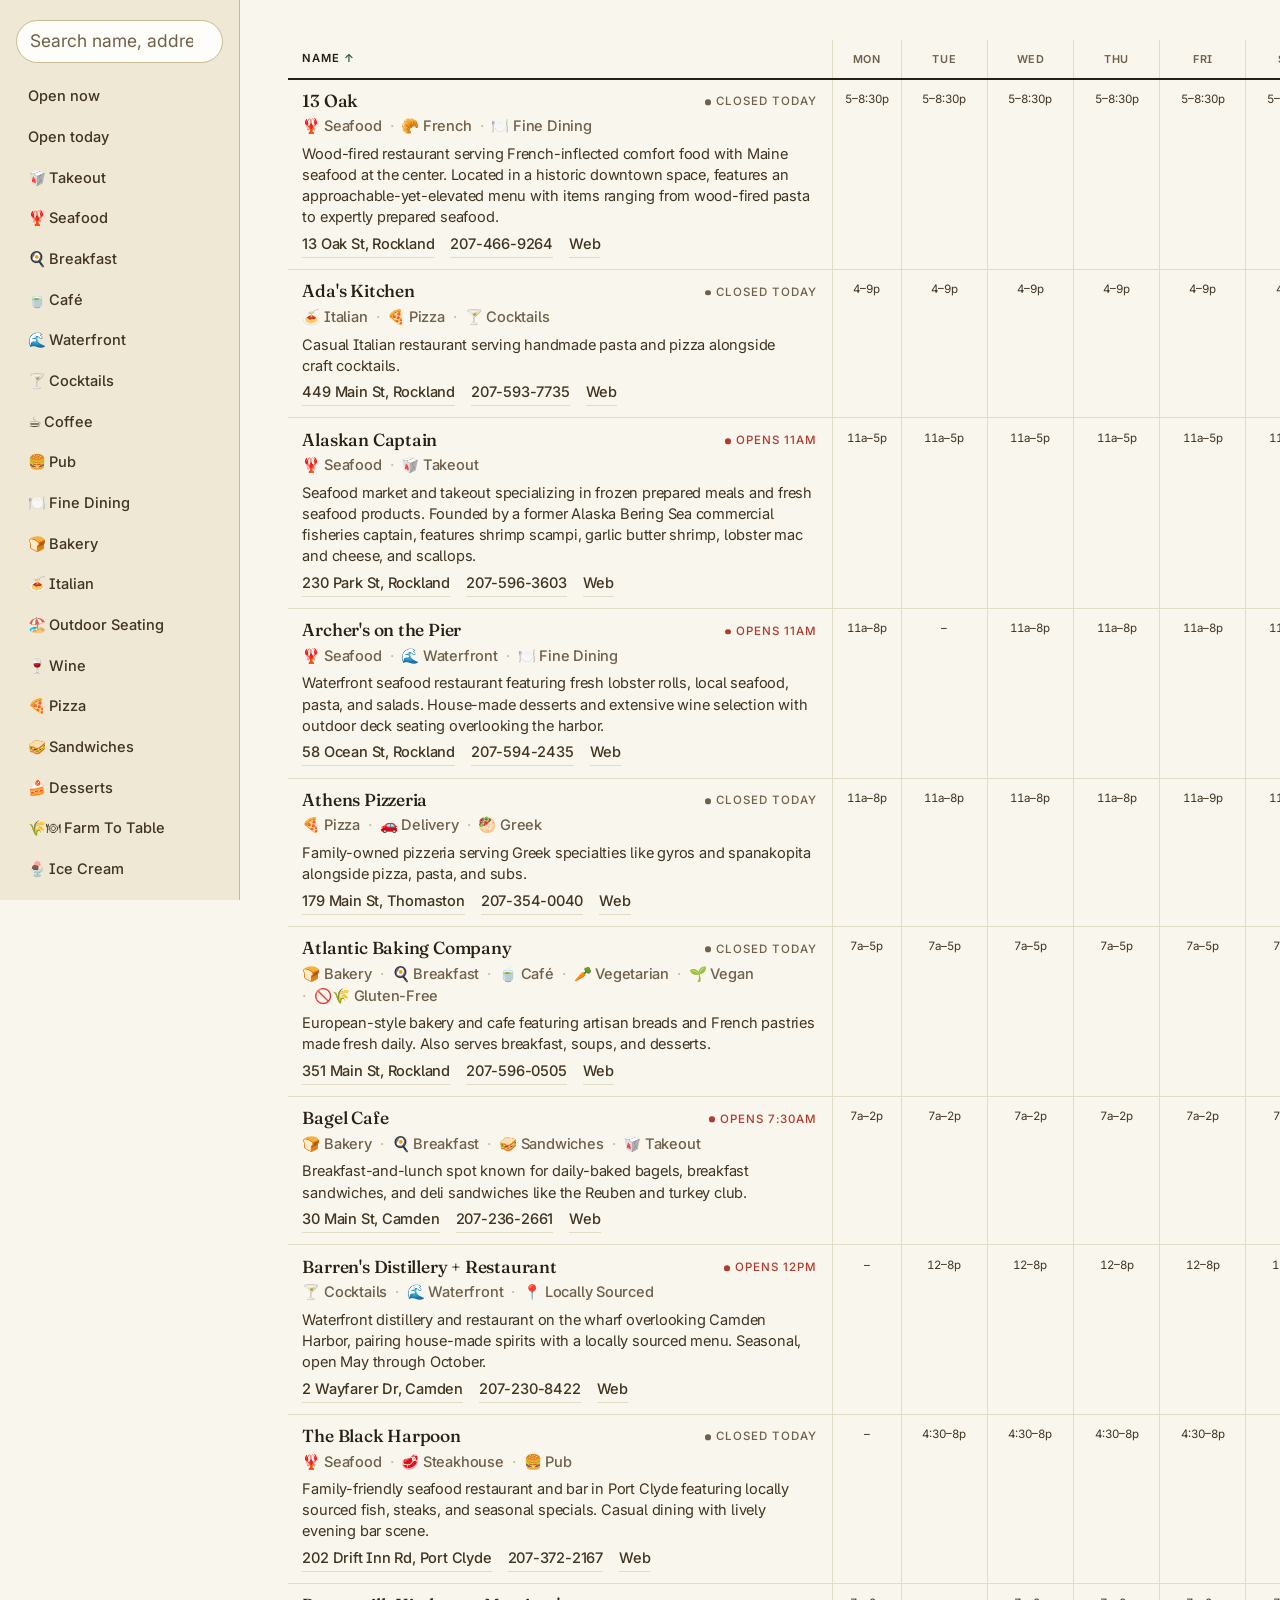
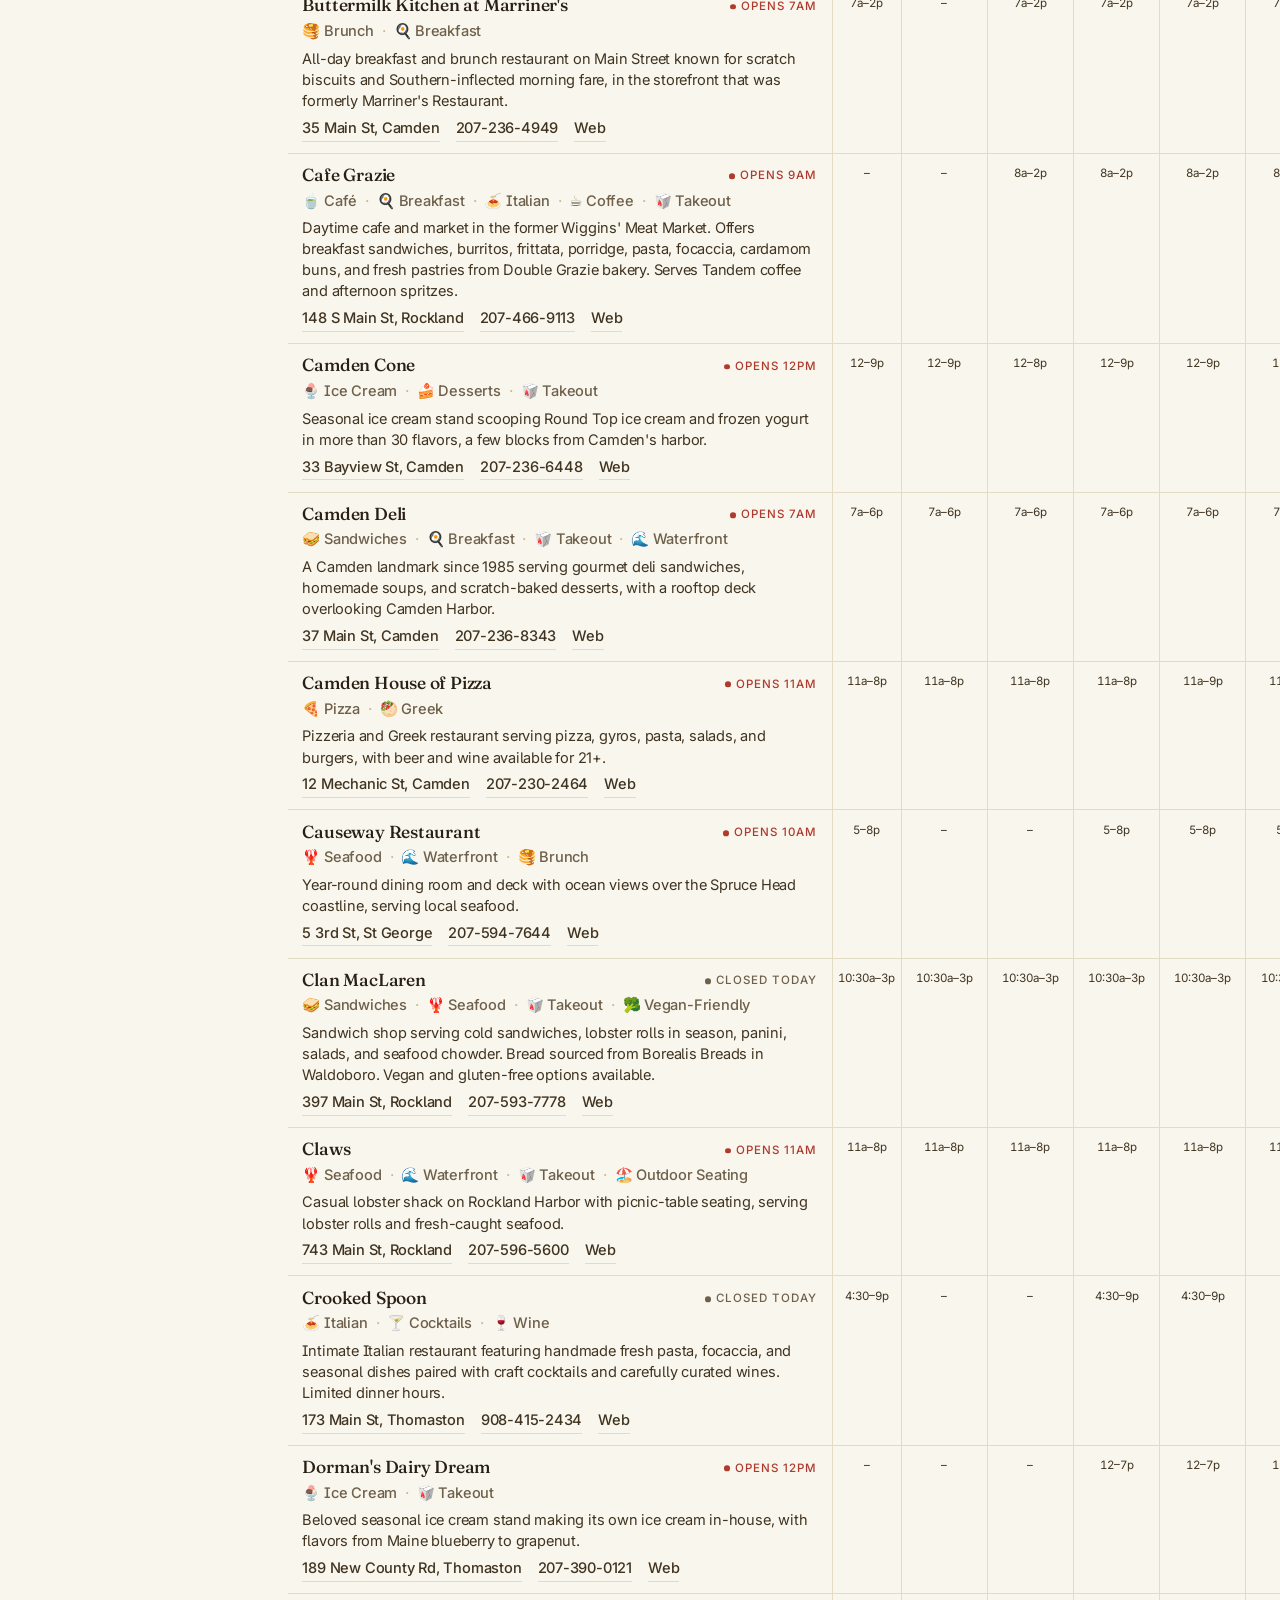
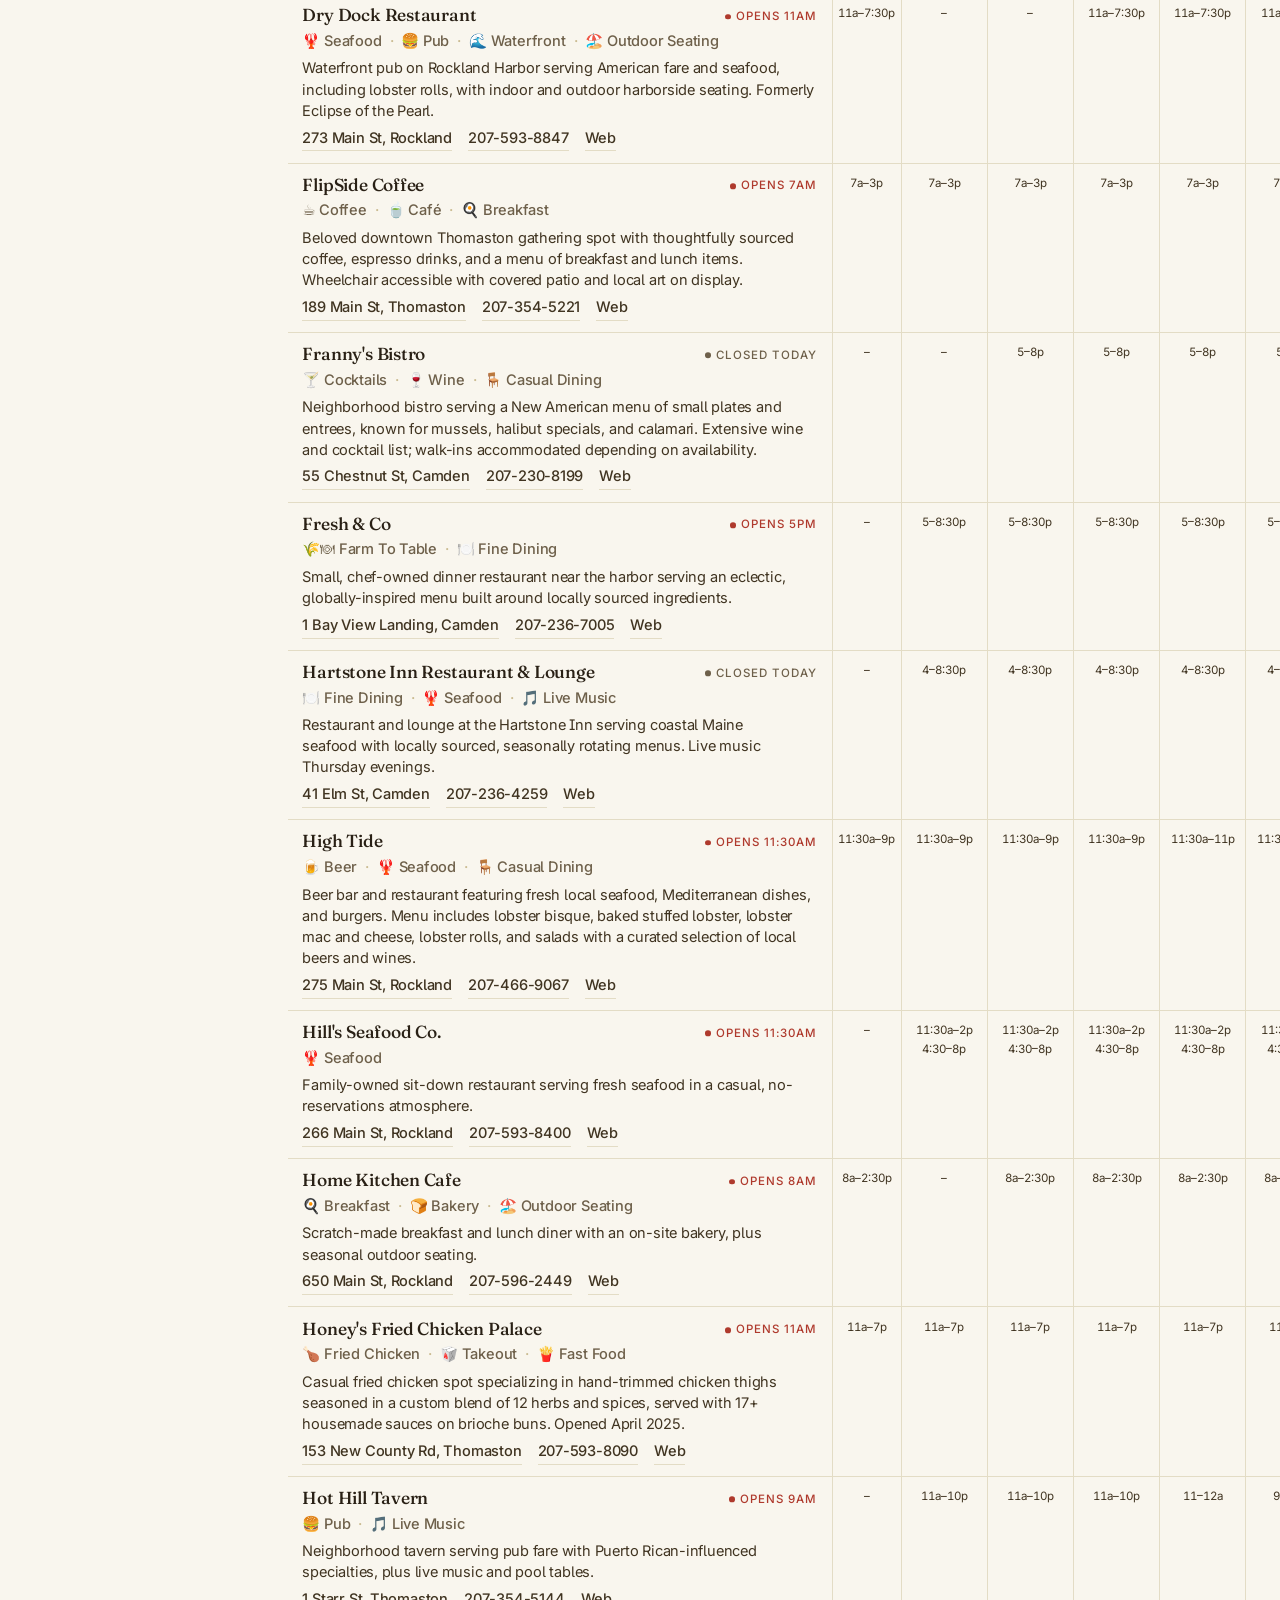
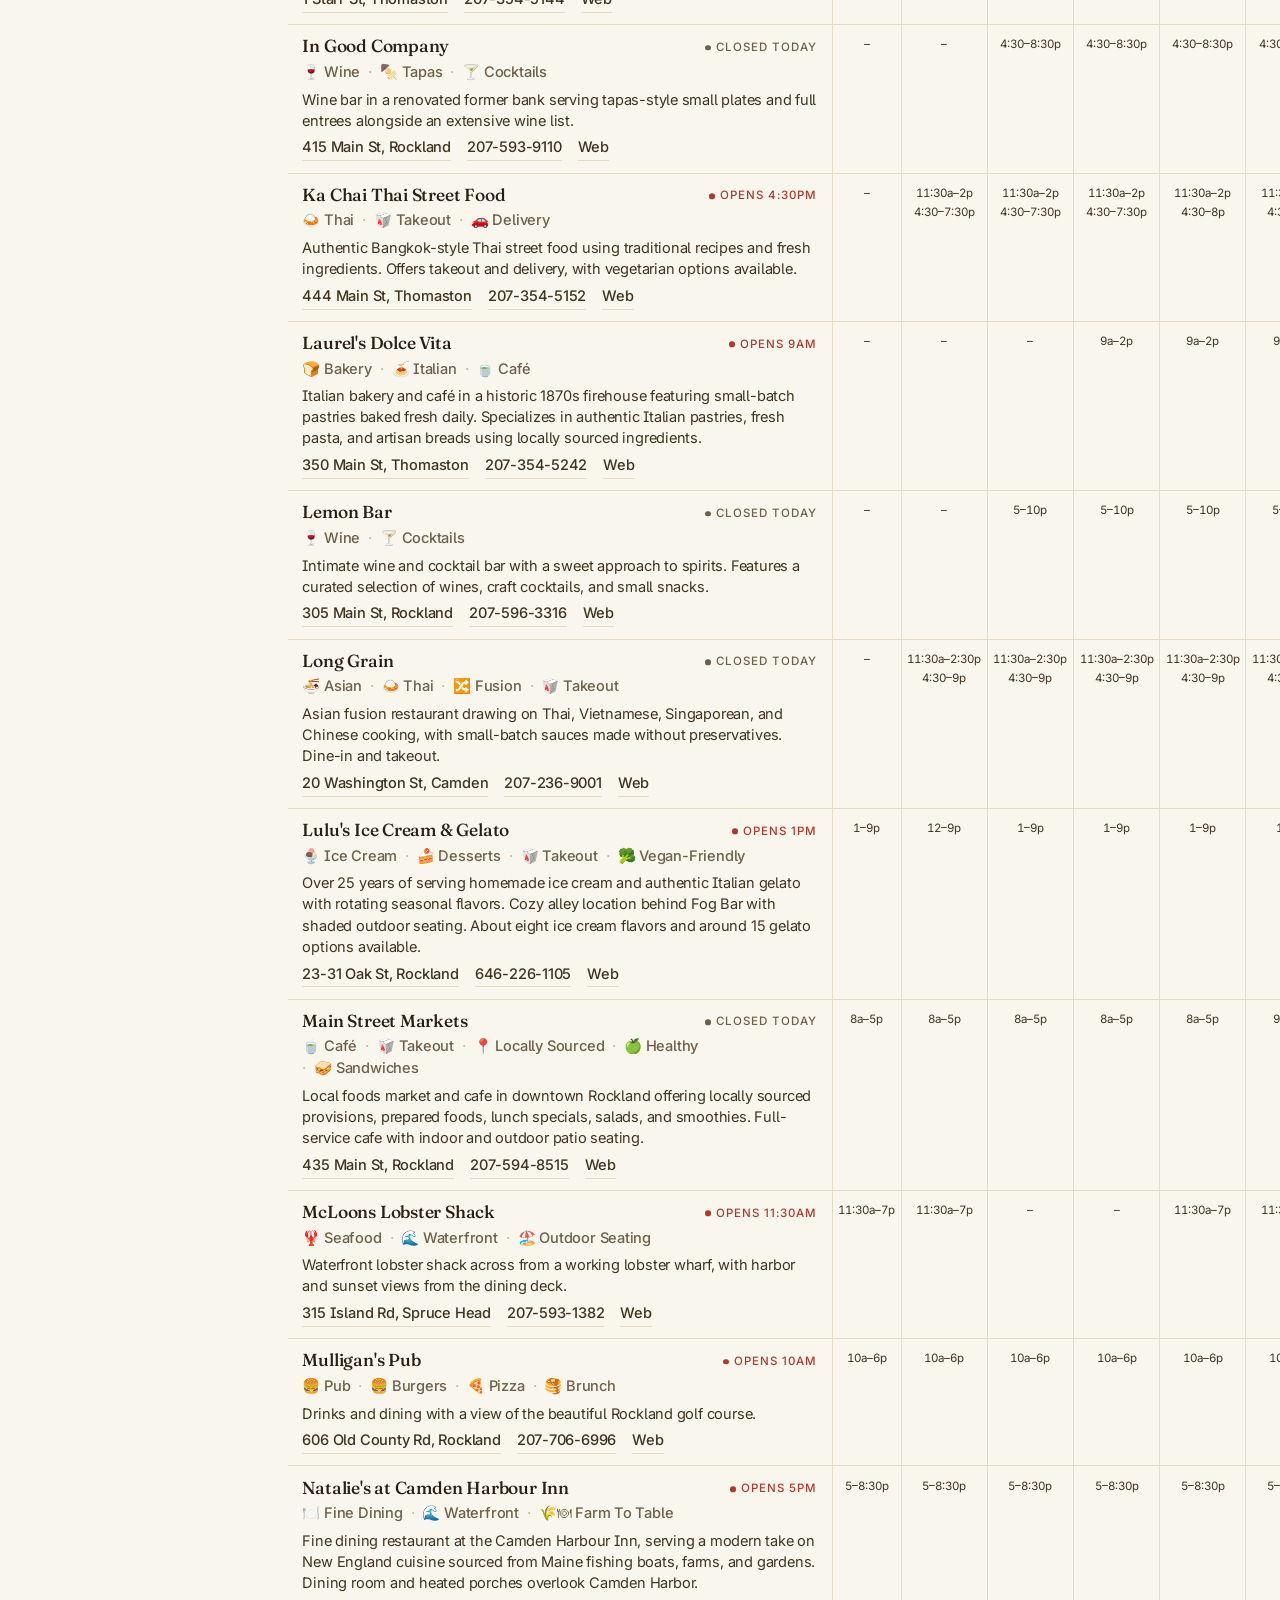
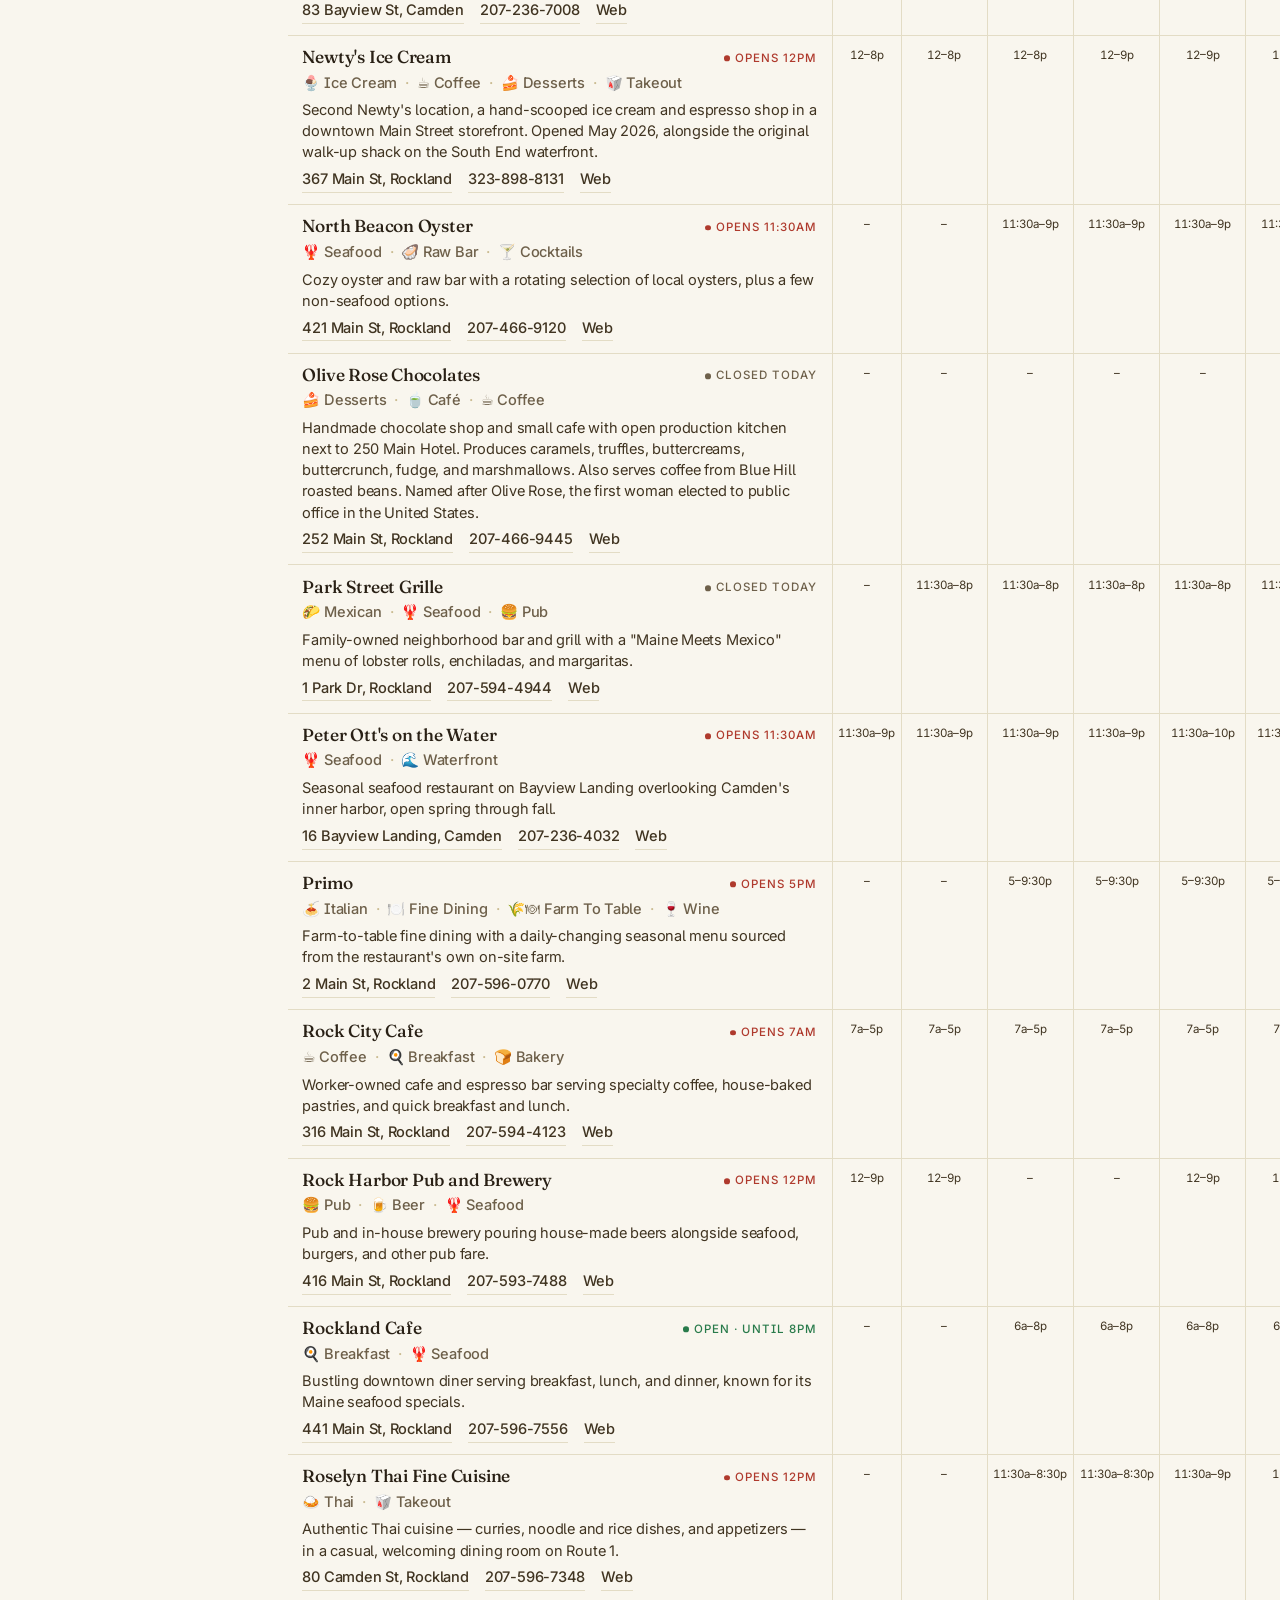
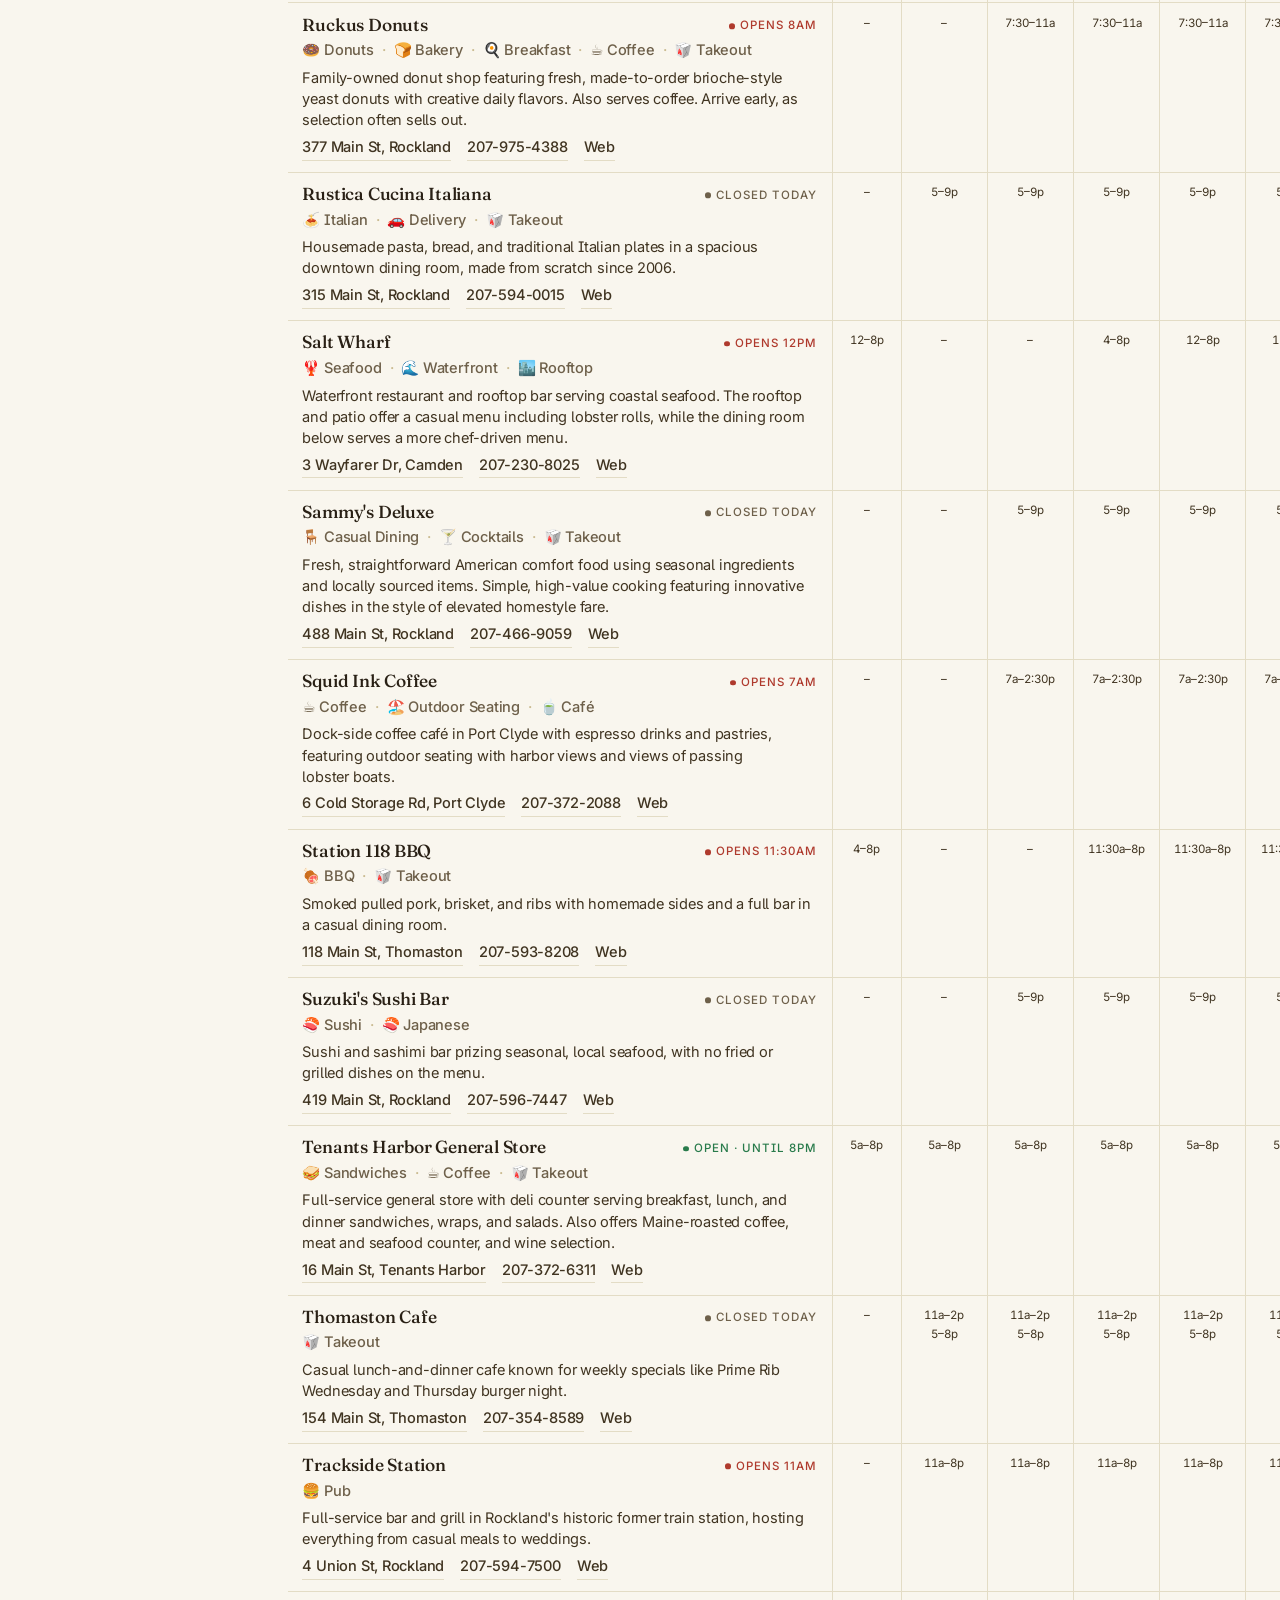
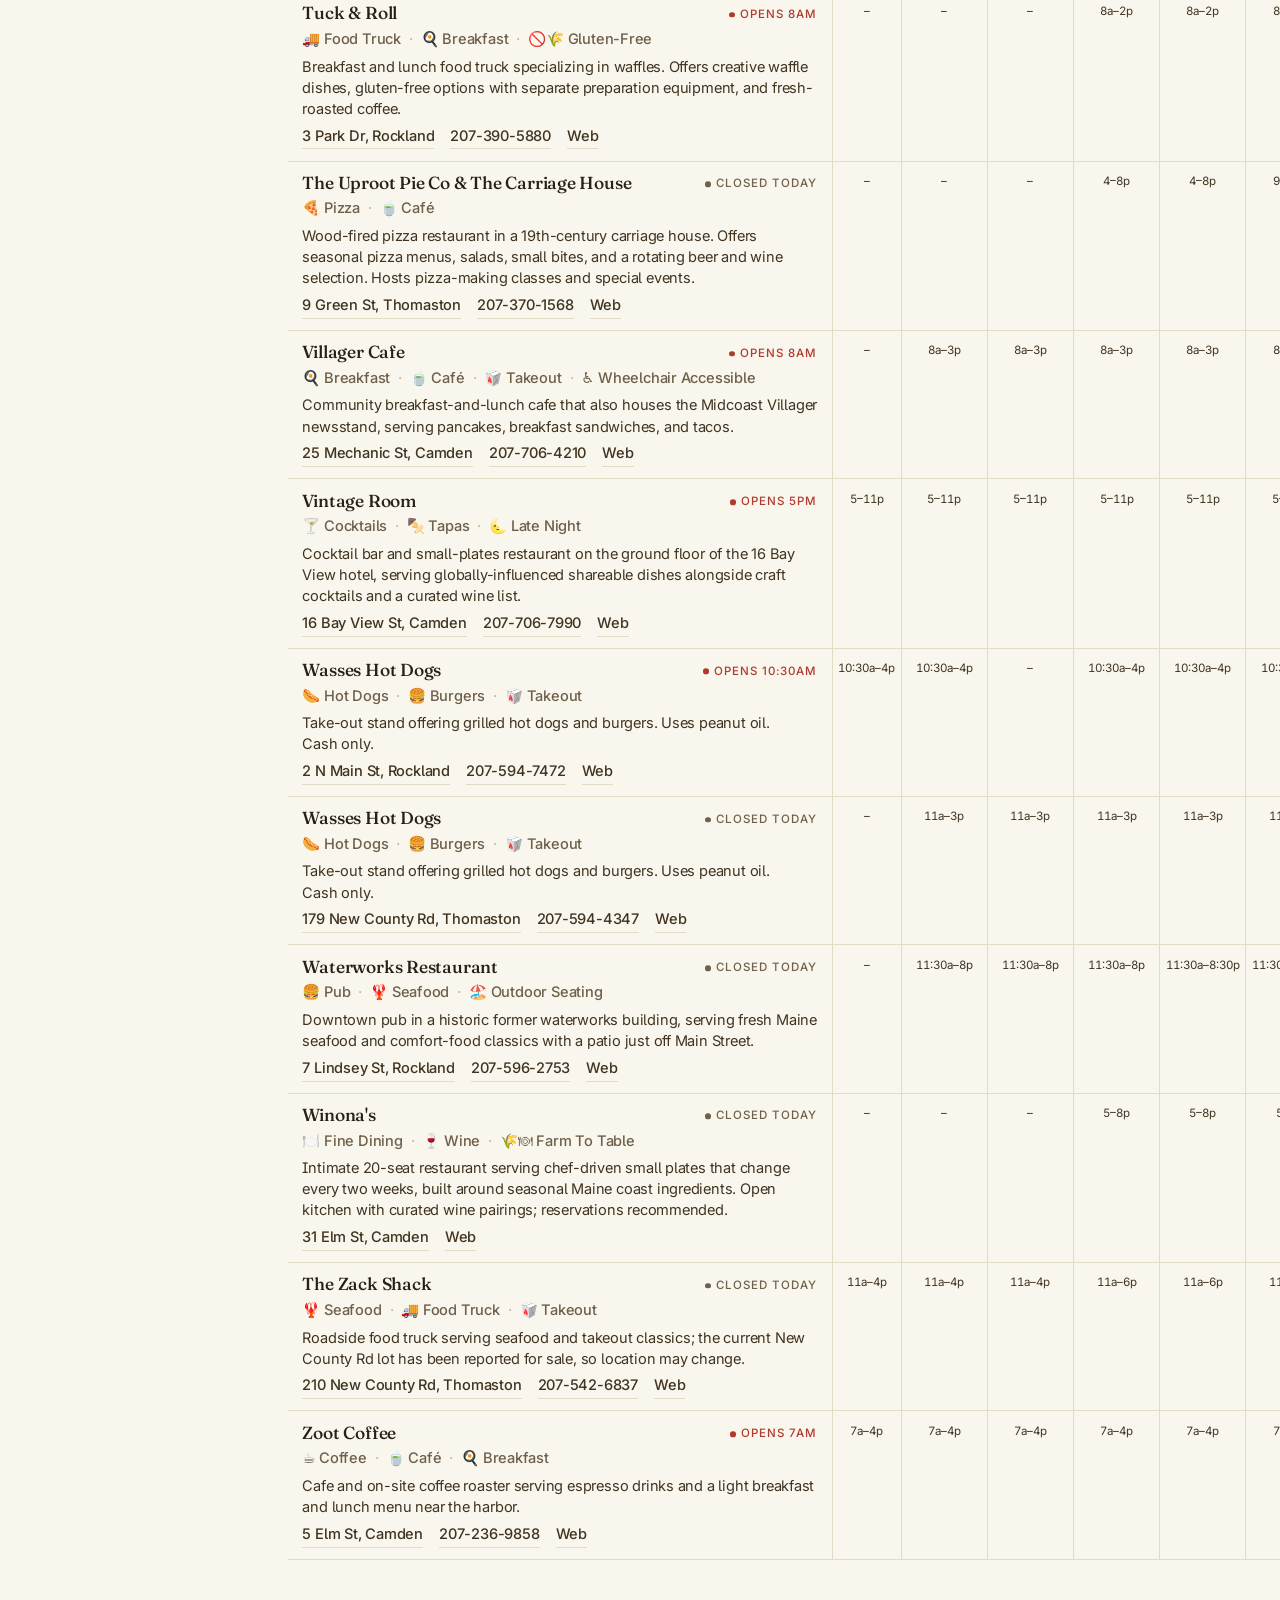
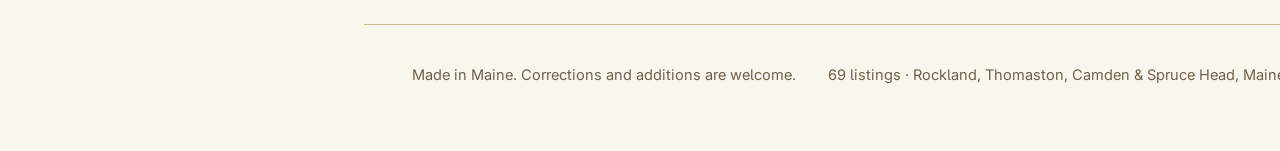
==== commit 00450d0c: "Add web, Facebook, Instagram, and online order links to listings Adds optional facebook, instagram, " ====
--- a/index.html
+++ b/index.html
@@ -93,6 +93,10 @@
       <p class="place__contact">
         <a class="place__addr" data-addr rel="noopener" hidden></a>
         <a class="place__phone" data-phone hidden></a>
+        <a class="place__web" data-web rel="noopener" hidden>Web</a>
+        <a class="place__facebook" data-facebook rel="noopener" hidden>Facebook</a>
+        <a class="place__instagram" data-instagram rel="noopener" hidden>Instagram</a>
+        <a class="place__order" data-order rel="noopener" hidden>Order online</a>
       </p>
       <dl class="hours" data-hours aria-label="Weekly hours"></dl>
     </article>
--- a/typography.css
+++ b/typography.css
@@ -49,16 +49,14 @@
   letter-spacing: -0.02em;
 }
 
-.place__name {
-  font-size: var(--step-1);
+/* The place name — same size and weight wherever a place renders (card or
+   the table's condensed name cell). */
+.place__name,
+.board__name {
+  font-size: var(--step-0);
   font-weight: 500;
   letter-spacing: -0.012em;
   line-height: 1.15;
-}
-
-.board__name {
-  font-size: var(--step-0);
-  font-weight: 500;
 }
 
 /* Editorial supporting text ---------------------------------------------------- */
@@ -70,17 +68,18 @@
 }
 
 .place__desc {
-  font-family: var(--font-display);
+  font-family: var(--font-text);
   font-optical-sizing: auto;
-  font-style: italic;
   font-size: var(--step--1);
   line-height: 1.45;
+  font-weight: 400;
   text-wrap: pretty;
 }
 
 .place__tags,
 .place__contact,
 .place__town {
+  font-family: var(--font-text);
   font-size: var(--step--1);
   line-height: 1.5;
 }
@@ -90,6 +89,7 @@
 }
 
 .place__status {
+  font-family: var(--font-text);
   font-size: 0.72rem;
   font-weight: 500;
   letter-spacing: 0.09em;
@@ -117,11 +117,6 @@
   text-transform: uppercase;
 }
 
-.board__status,
-.board__today {
-  font-variant-numeric: tabular-nums;
-}
-
 .hours {
   font-size: 0.8rem;
   line-height: 1.35;
--- a/stylesheet.css
+++ b/stylesheet.css
@@ -339,28 +339,11 @@
 
 /* The name cell recreates a condensed card: name + status, then tags,
    description, and contact info as stacked lines — everything a card shows
-   except the weekly hours, which the day columns already cover. */
+   except the weekly hours, which the day columns already cover. It shares
+   .place__head / .place__link / .place__status with the card verbatim, so
+   the two render identically. */
 .board__name { vertical-align: top; }
 .board__name > * + * { margin-top: 0.35rem; }
-
-.board__name-head {
-  display: flex;
-  flex-wrap: wrap;
-  align-items: baseline;
-  gap: 0.3rem 0.75rem;
-  font-weight: 500;
-}
-.board__name-head .place__link { text-decoration: none; }
-.board__name-head .place__link:hover {
-  text-decoration: underline;
-  text-decoration-color: var(--accent);
-  text-underline-offset: 3px;
-}
-.board__name-head .place__status { font-weight: 400; font-size: var(--step--1); }
-
-.board__name .place__tags,
-.board__name .place__desc,
-.board__name .place__contact { font-size: var(--step--1); }
 
 /* --- The weekly timetable columns ------------------------------------------
    The seven-day strip from the card's wide container query, recast as table
@@ -418,7 +401,7 @@
    takes over, the cards step aside, and the guide widens to hold the extra
    columns. The switch waits until 78rem — eight columns need the room. */
 @media (min-width: 78rem) {
-  :root { --measure: 100rem; --sidebar-w: 18rem; }
+  :root { --measure: 100rem; --sidebar-w: 15rem; }
   .board__table { display: table; }
   .cards { display: none; }
 
@@ -444,13 +427,19 @@
     overflow-y: auto;
     border-bottom: 0;
     border-right: 1px solid var(--rule-strong);
-  }
-
+    background: var(--paper-sunk);
+  }
+
+  /* No horizontal padding here: .tagnav is the scrolling element below, and
+     its scrollbar needs to reach this container's true edge (flush with the
+     sidebar's background/border) rather than floating inset inside a
+     padded box. The inset is applied per-child instead. */
   .topbar__inner {
     max-width: none;
     height: 100%;
     margin-inline: 0;
-    padding: 1.25rem 1.1rem;
+    padding-block: 1.25rem;
+    padding-inline: 0;
     flex-direction: column;
     align-items: stretch;
     flex-wrap: nowrap;
@@ -460,7 +449,7 @@
   .searchbar {
     flex: 0 0 auto;
     max-width: none;
-    margin-inline: 0;
+    margin-inline: 1rem;
   }
 
   .tagnav {
@@ -475,9 +464,25 @@
     flex-direction: column;
     align-items: stretch;
     overflow-x: visible;
-    padding-inline-end: 0;
-  }
-  .tagnav .chip { width: 100%; text-align: left; }
+    padding-inline: 1rem 0.5rem;
+  }
+  /* Unselected tags read as a plain list here, not a stack of bordered
+     chips — the pill/"cell" treatment is reserved for the active filters. */
+  .tagnav .chip {
+    width: 100%;
+    text-align: left;
+    border-color: transparent;
+    background: transparent;
+  }
+  .tagnav .chip:hover { border-color: transparent; background: var(--paper); }
+  .tagnav .chip[aria-pressed="true"] {
+    border-color: var(--ink);
+    background: var(--ink);
+  }
+  .tagnav .chip--open[aria-pressed="true"] {
+    border-color: var(--open);
+    background: var(--open);
+  }
 
   .guide { grid-column: 2; grid-row: 1; }
   .colophon { grid-column: 2; grid-row: 2; }
@@ -495,20 +500,24 @@
   container-type: inline-size;
   display: flex;
   flex-direction: column;
-  gap: 0.5rem;
+  gap: 0.35rem;
   padding-top: 1.15rem;
   border-top: 1px solid var(--ink);
 }
 .place[hidden] { display: none; }
 
-.place__head {
+/* Also used for the table's condensed name-cell head (.board__name-head),
+   so a place's name + status row looks identical in both. */
+.place__head,
+.board__name-head {
   display: flex;
   flex-wrap: wrap;
   align-items: baseline;
-  gap: 0.35rem 0.75rem;
-}
-
-.place__name { flex: 1 1 auto; }
+  gap: 0.3rem 0.75rem;
+}
+
+.place__name,
+.place__link { flex: 1 1 auto; }
 
 .place__link {
   text-decoration: none;
@@ -641,7 +650,7 @@
     letter-spacing: 0.05em;
     text-transform: uppercase;
   }
-  .hours__day dd { text-align: center; font-size: 0.75rem; }
+  .hours__day dd { text-align: center; font-size: 0.72rem; }
   .hours__day.is-today {
     margin-inline: 0;
     padding-inline: 0.3rem;
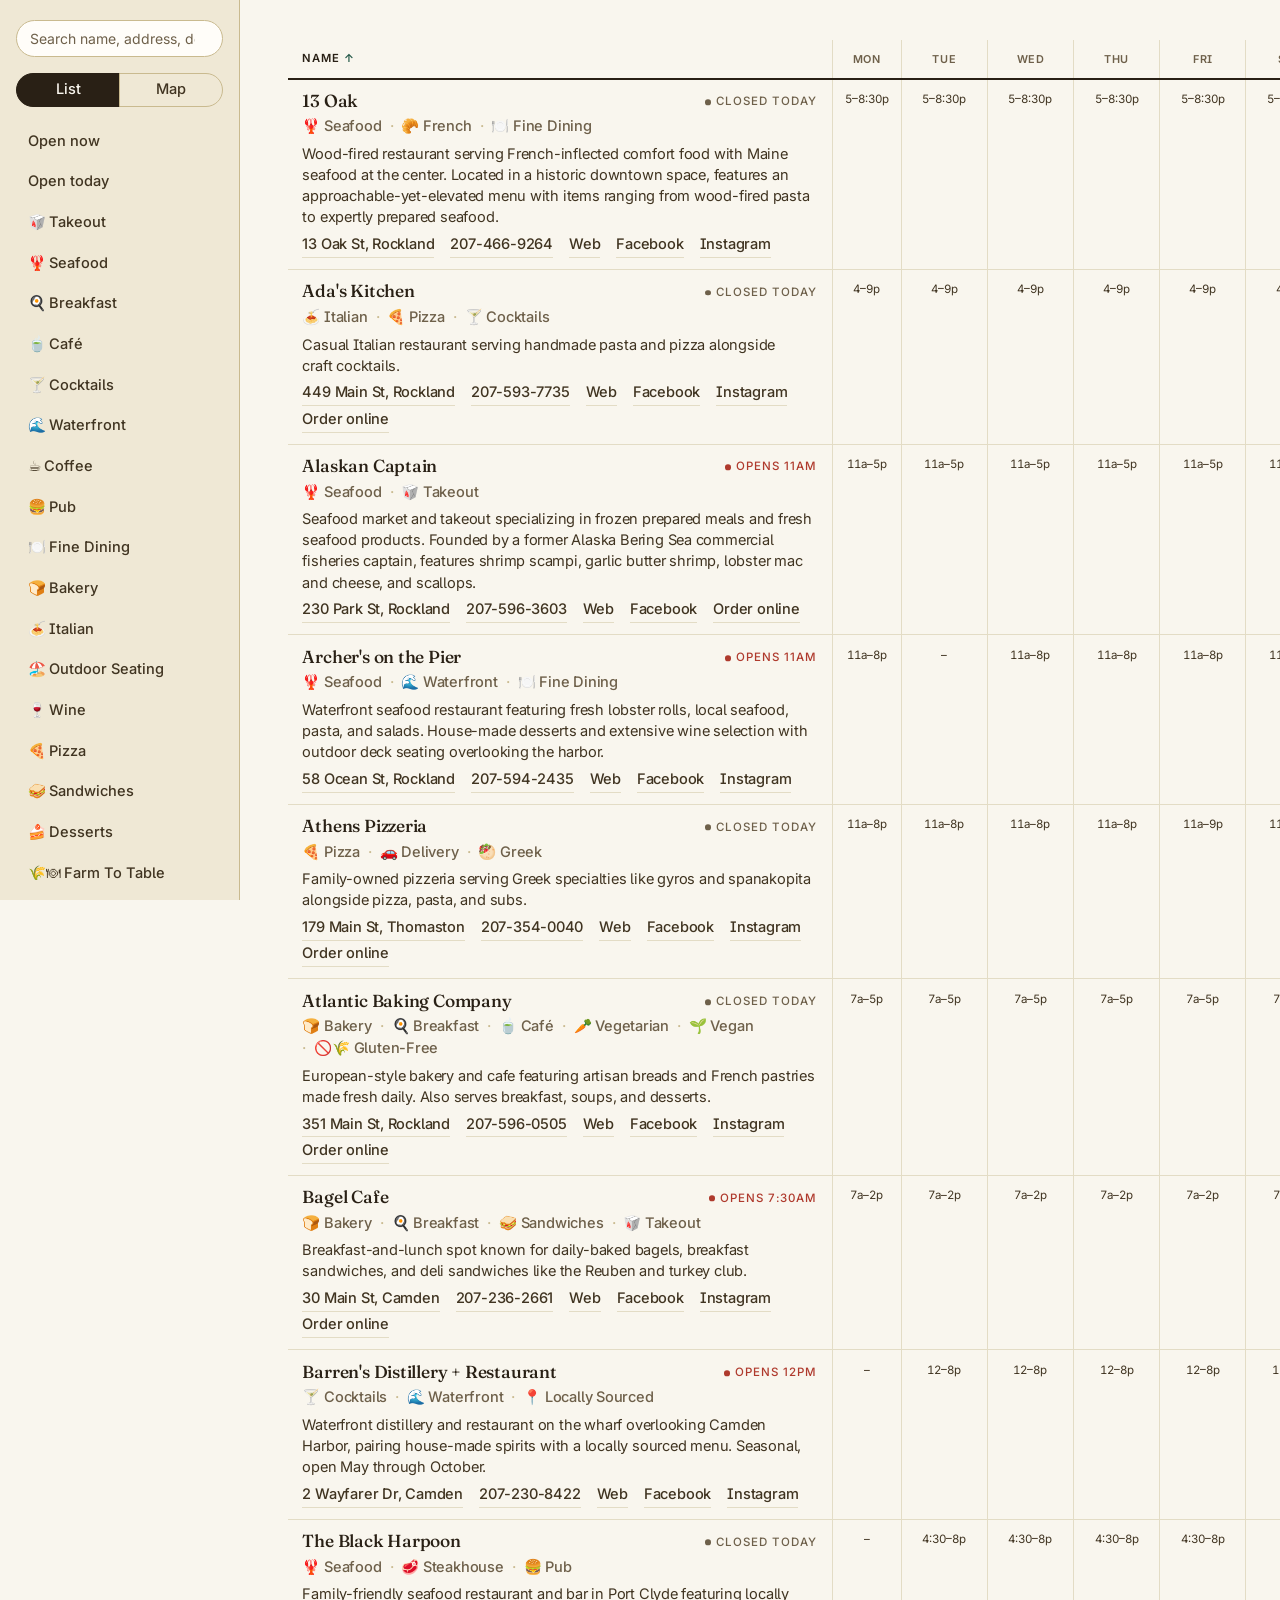
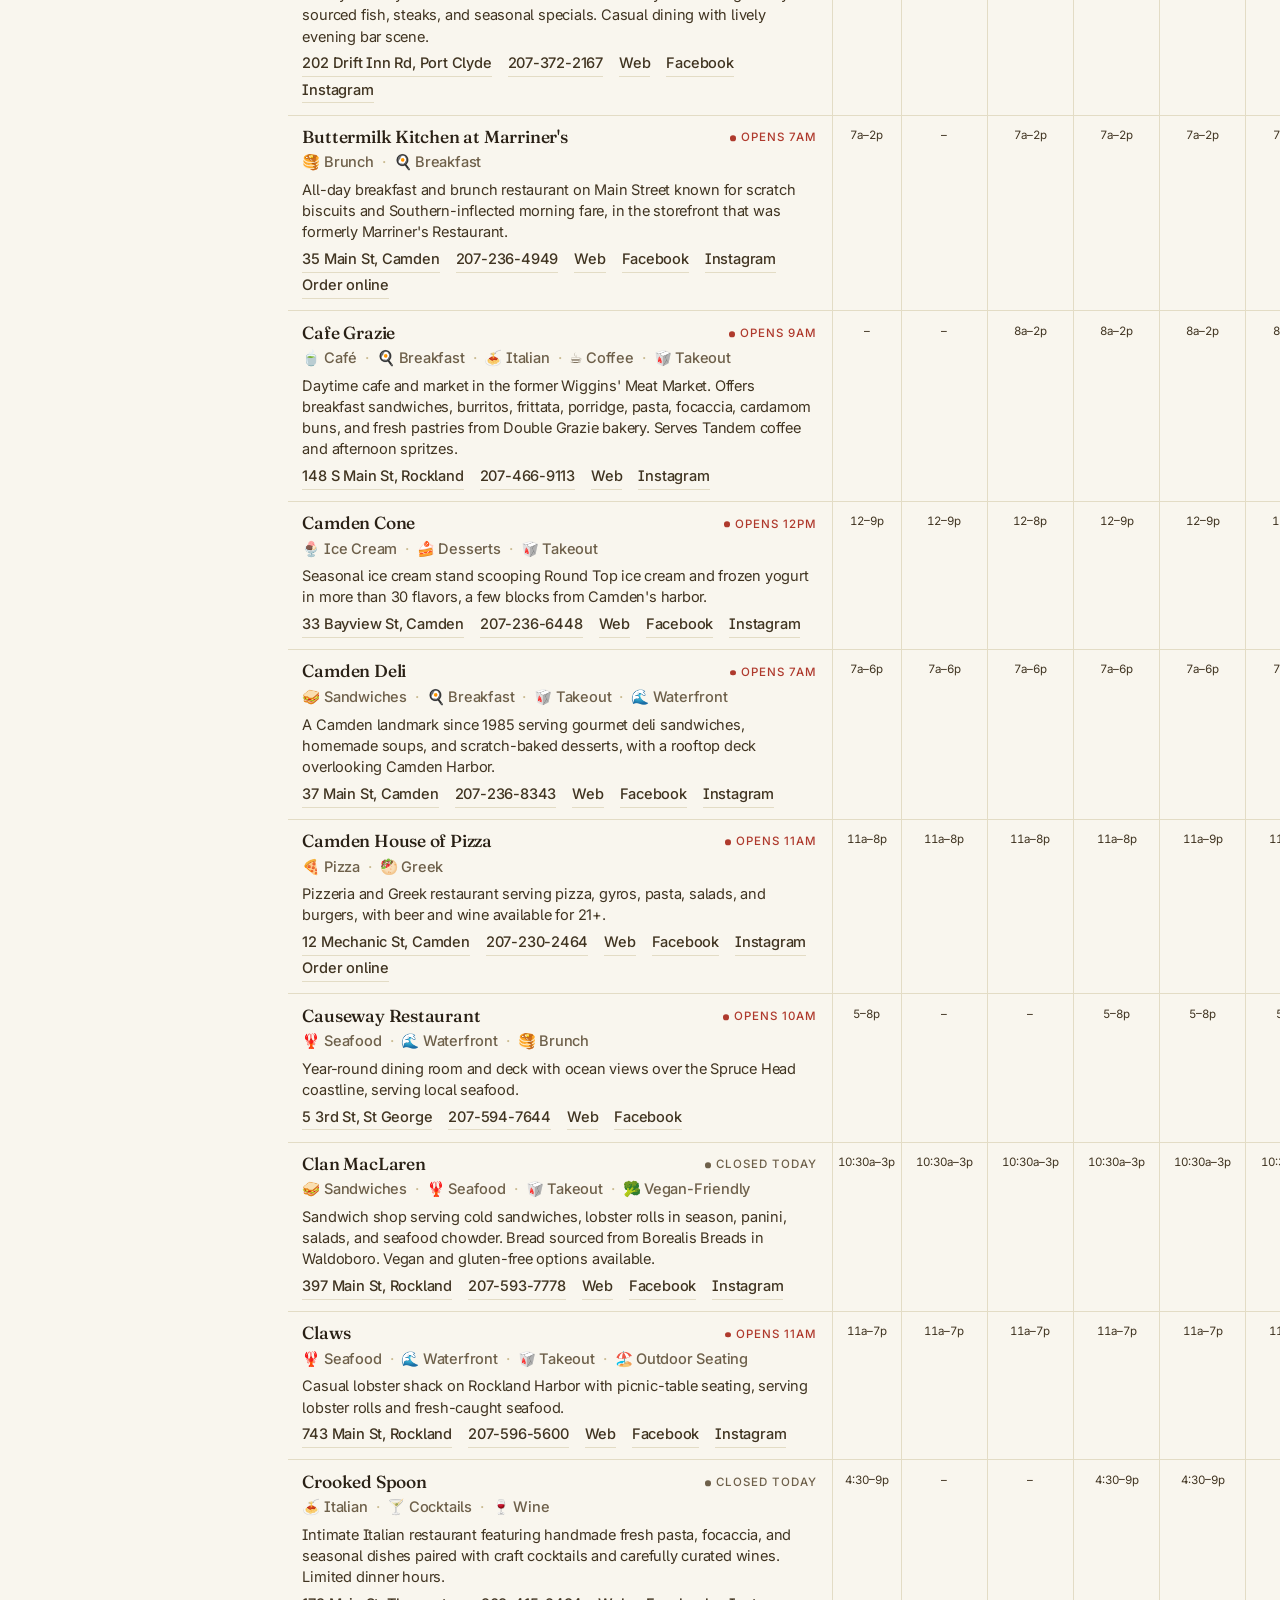
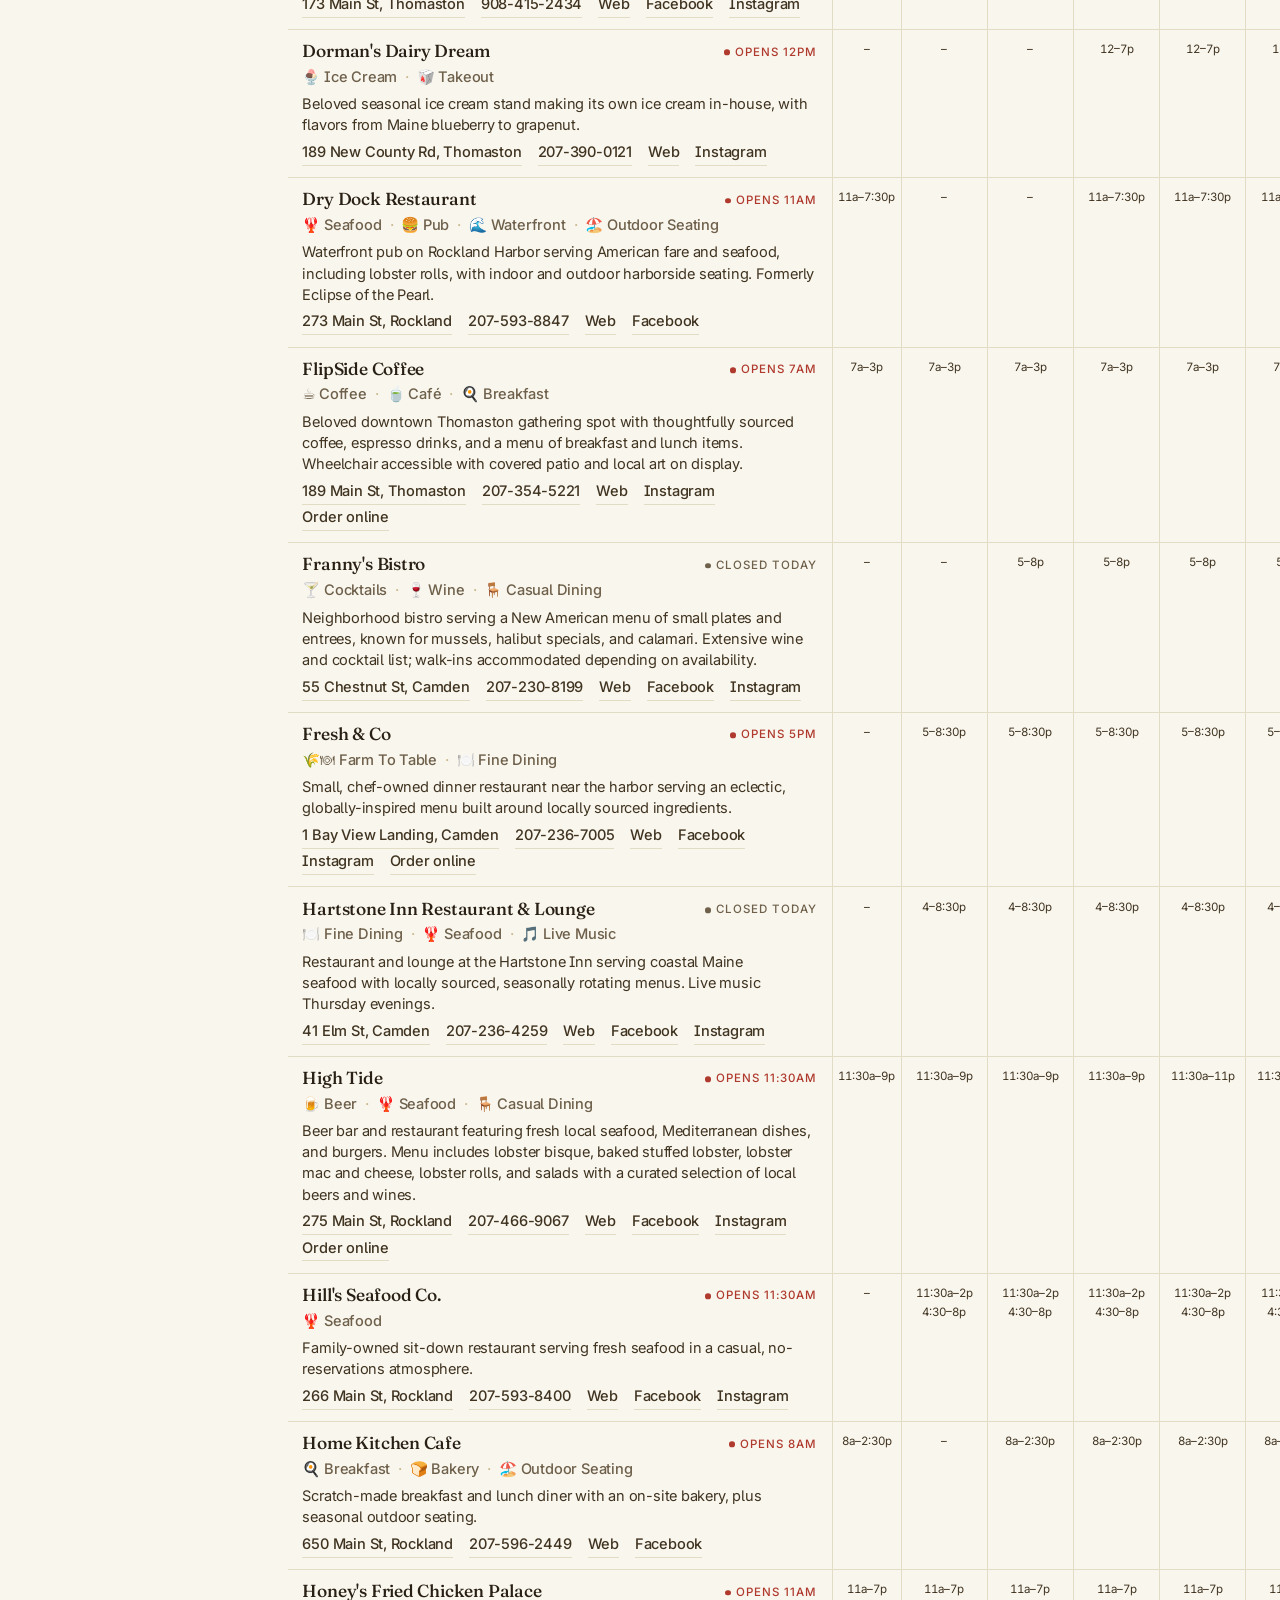
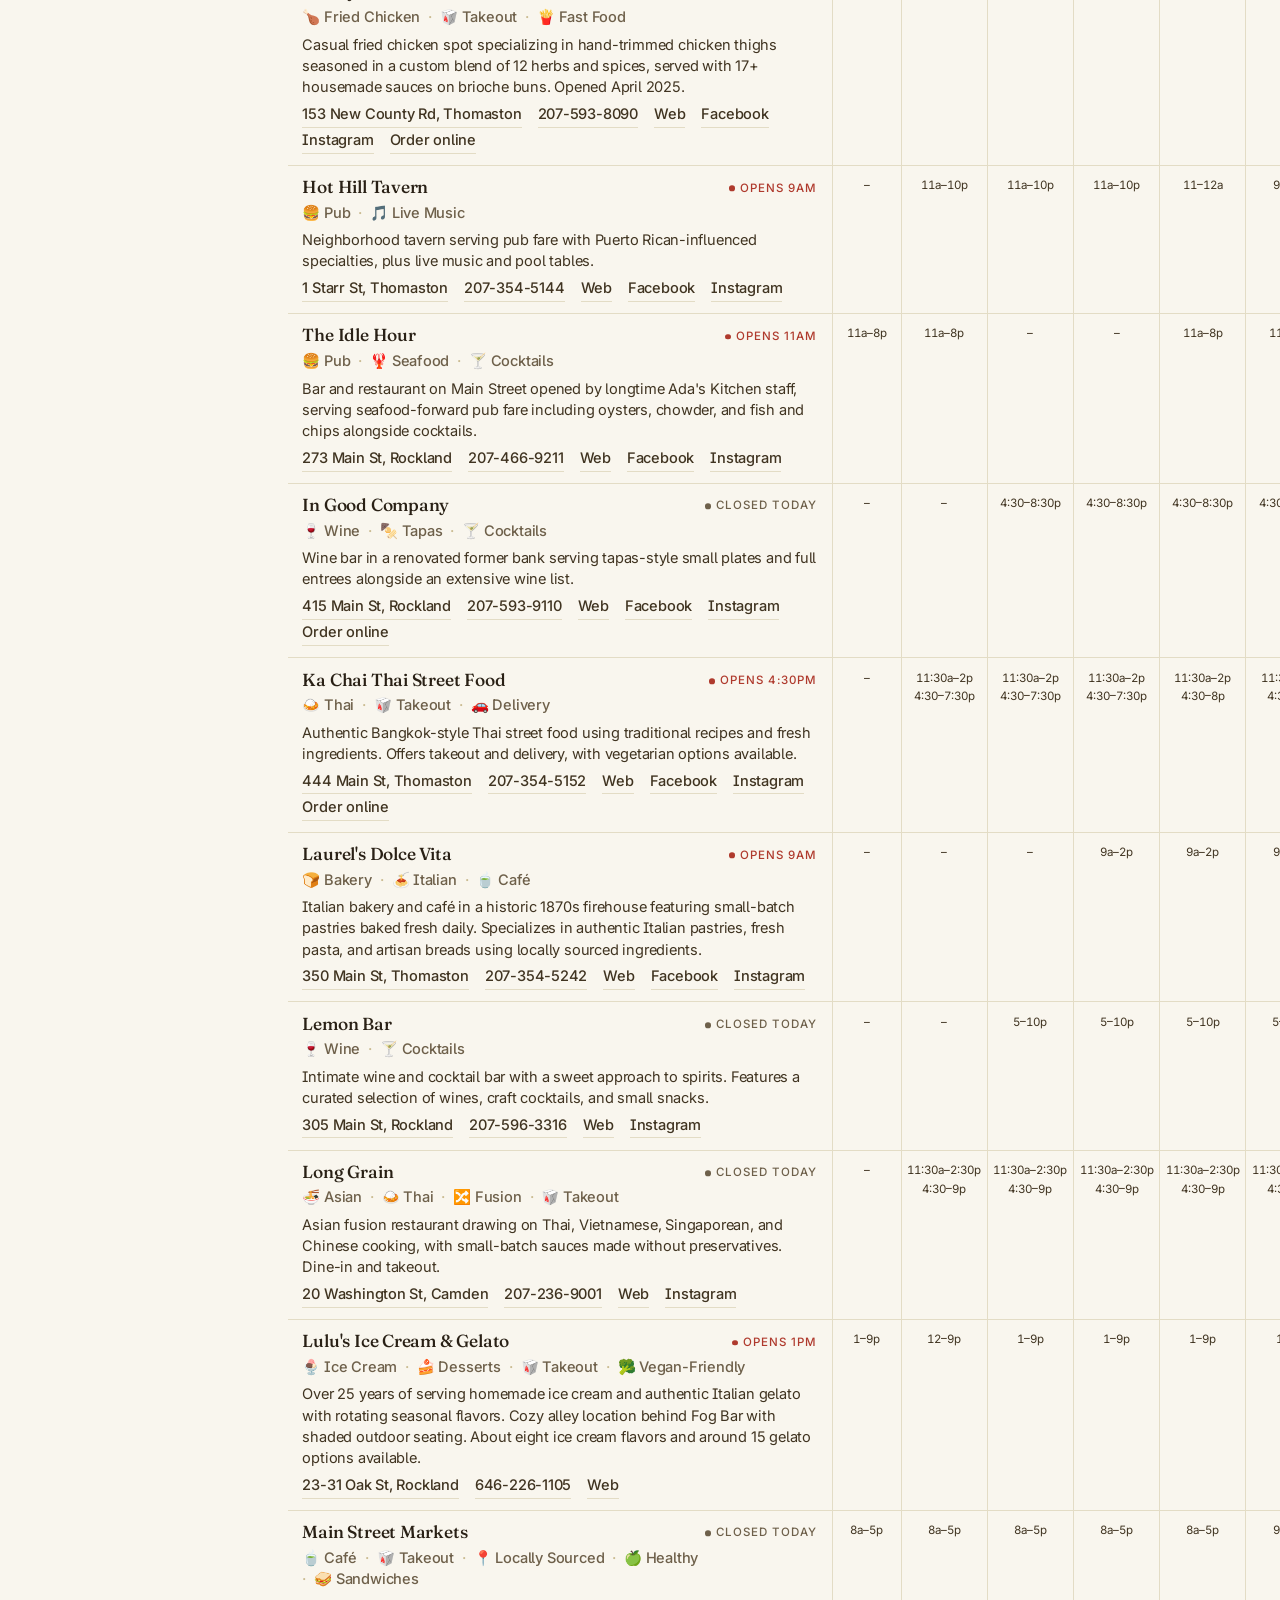
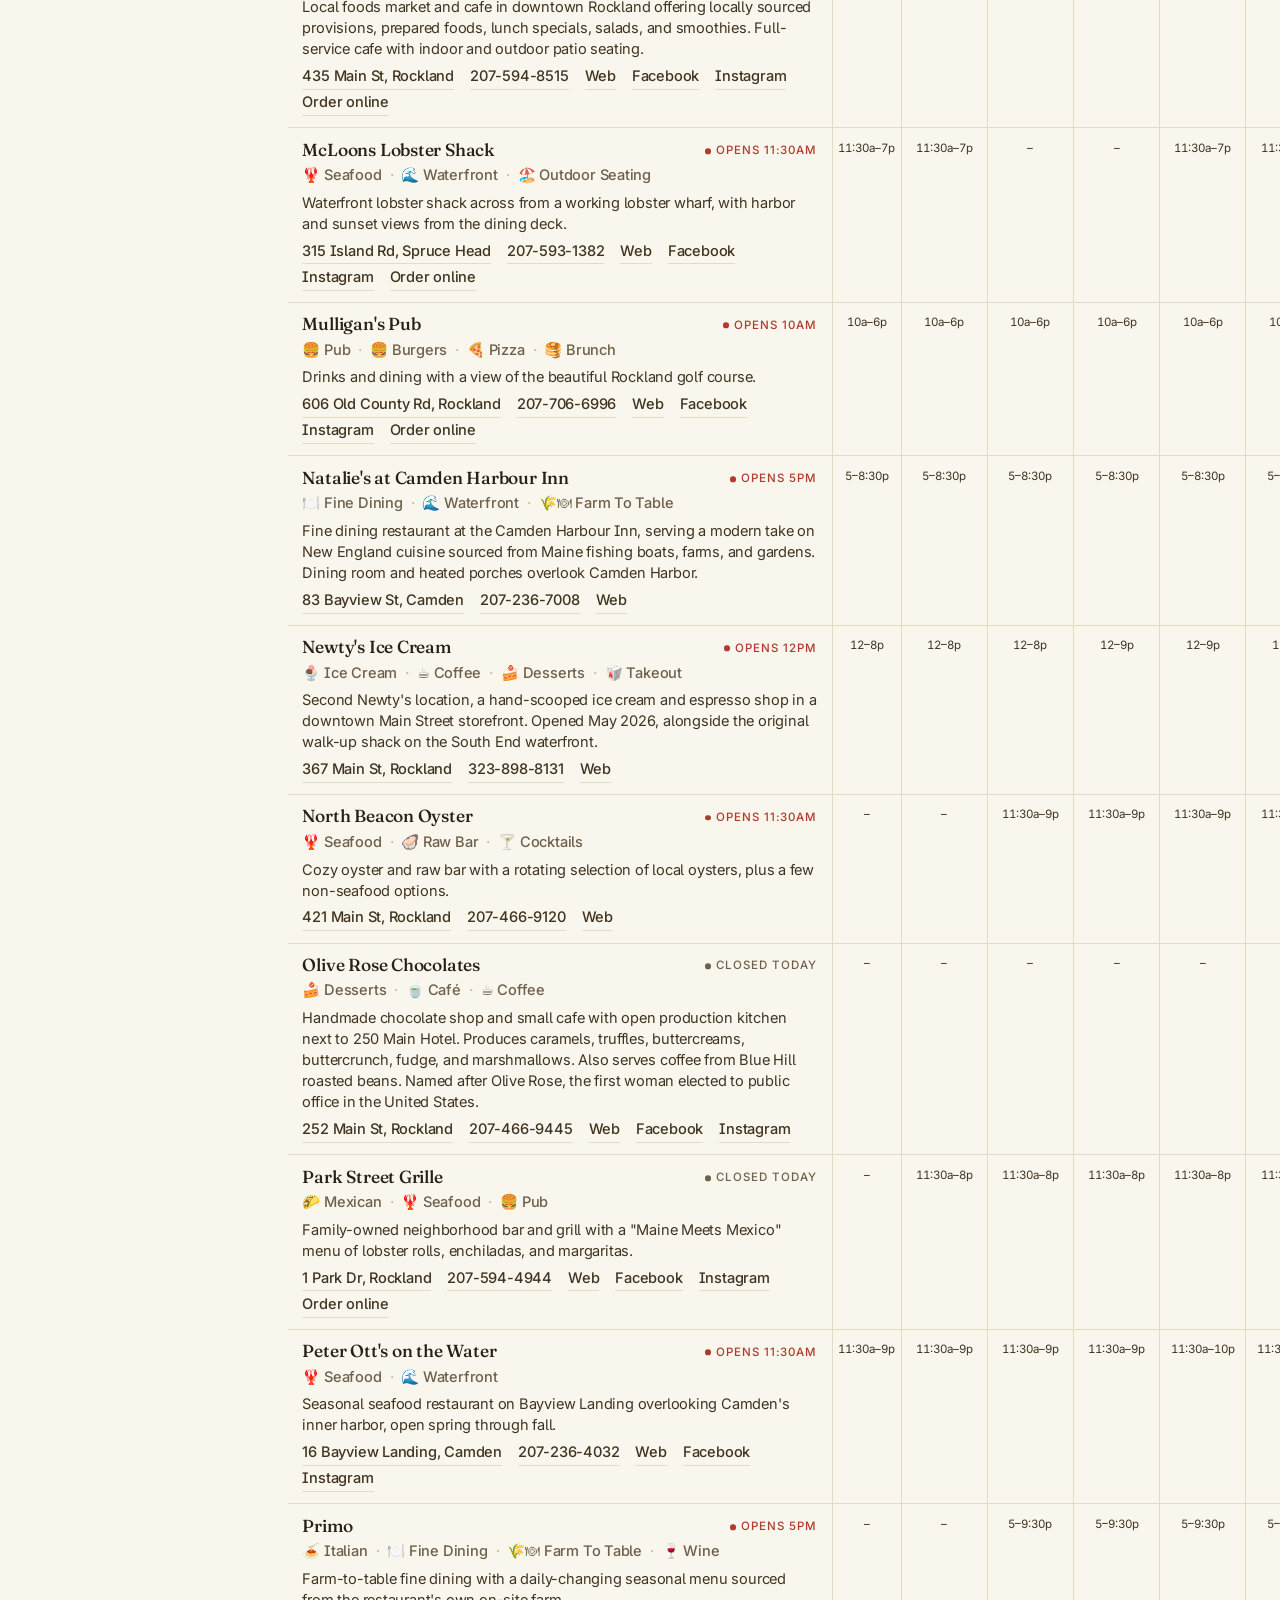
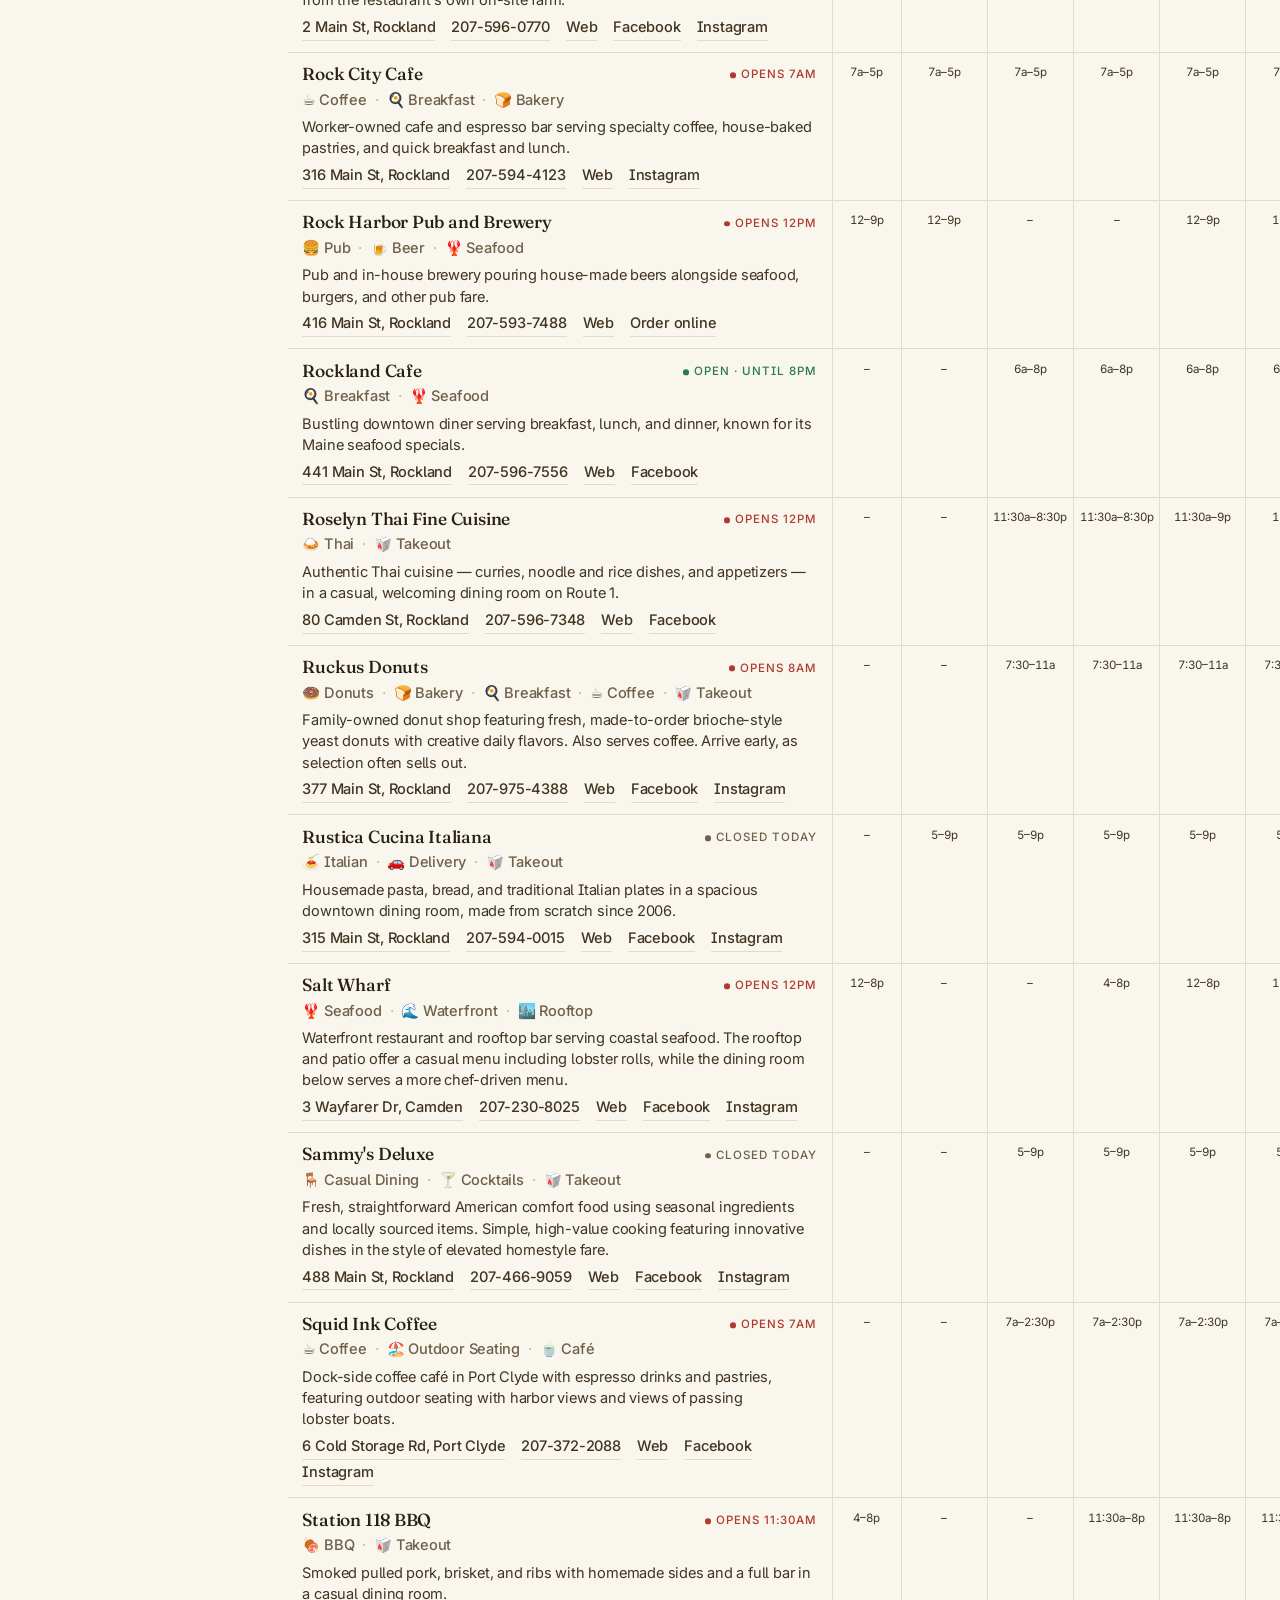
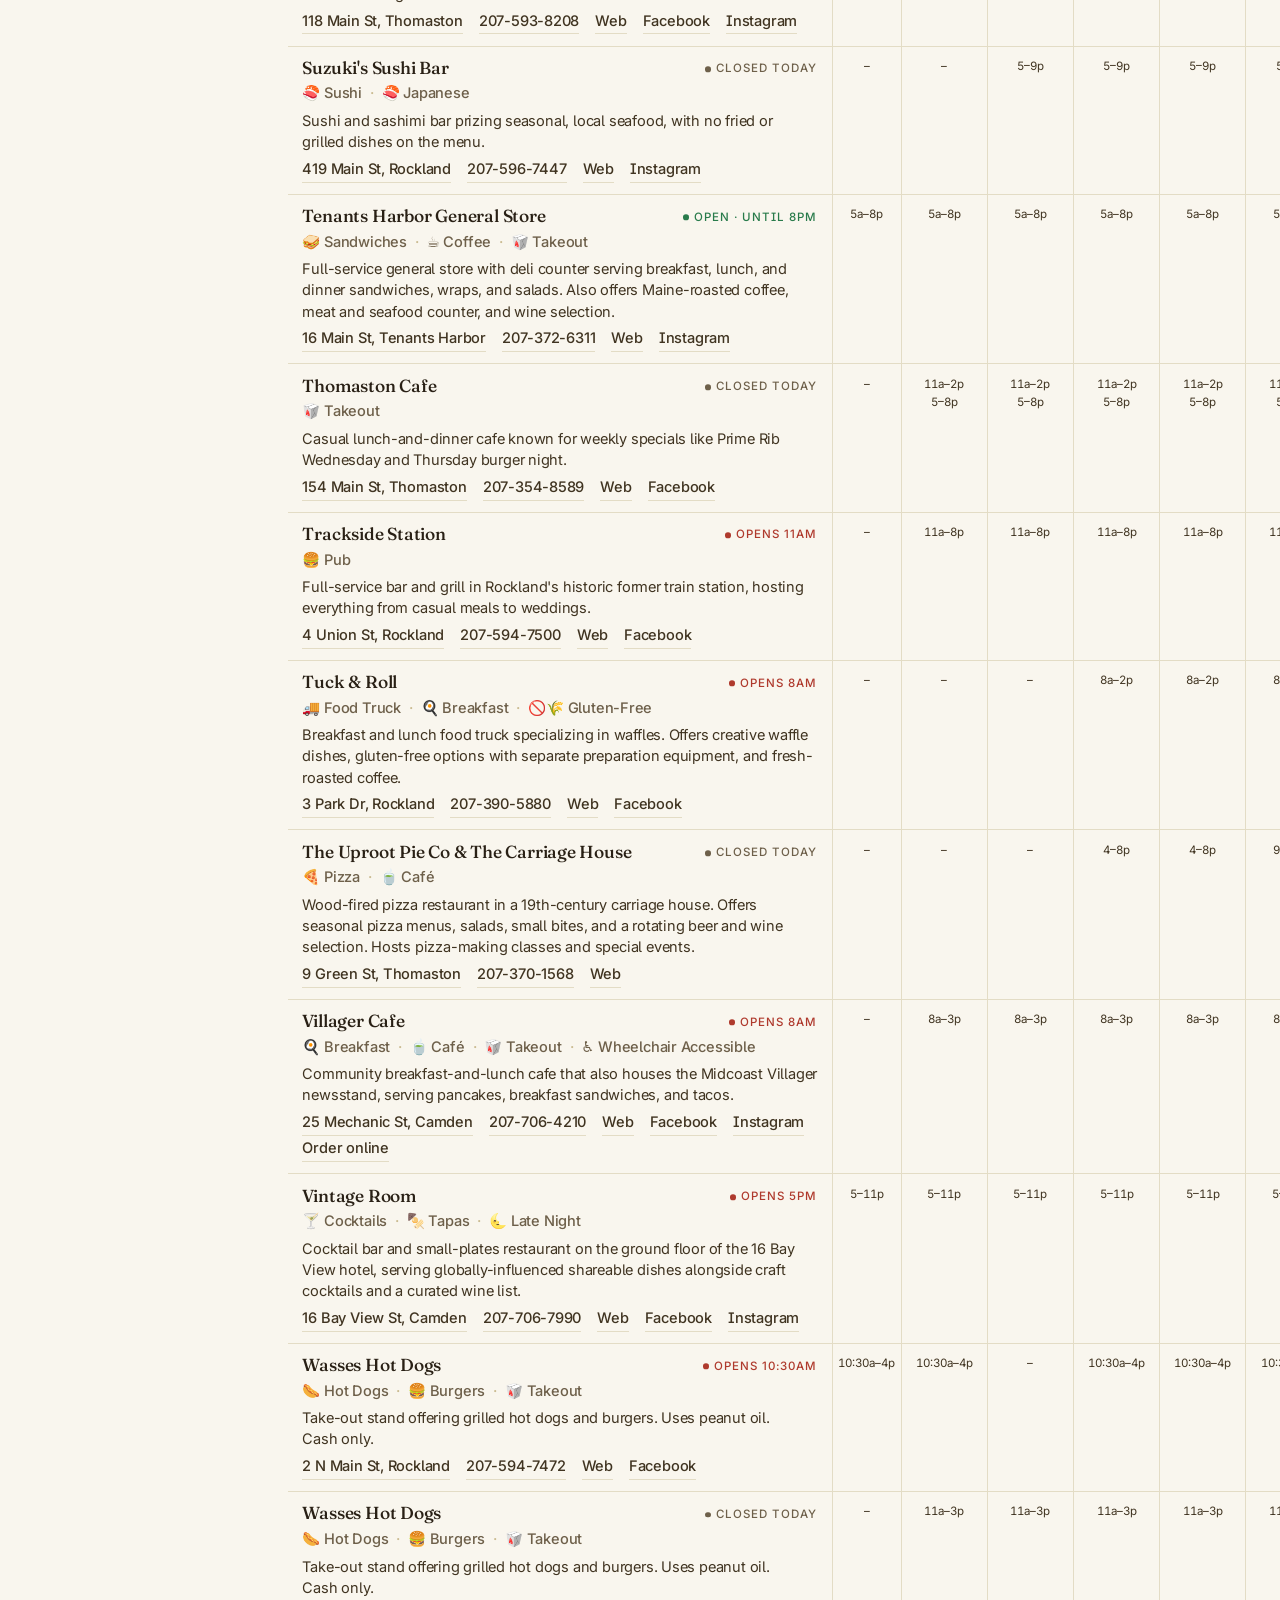
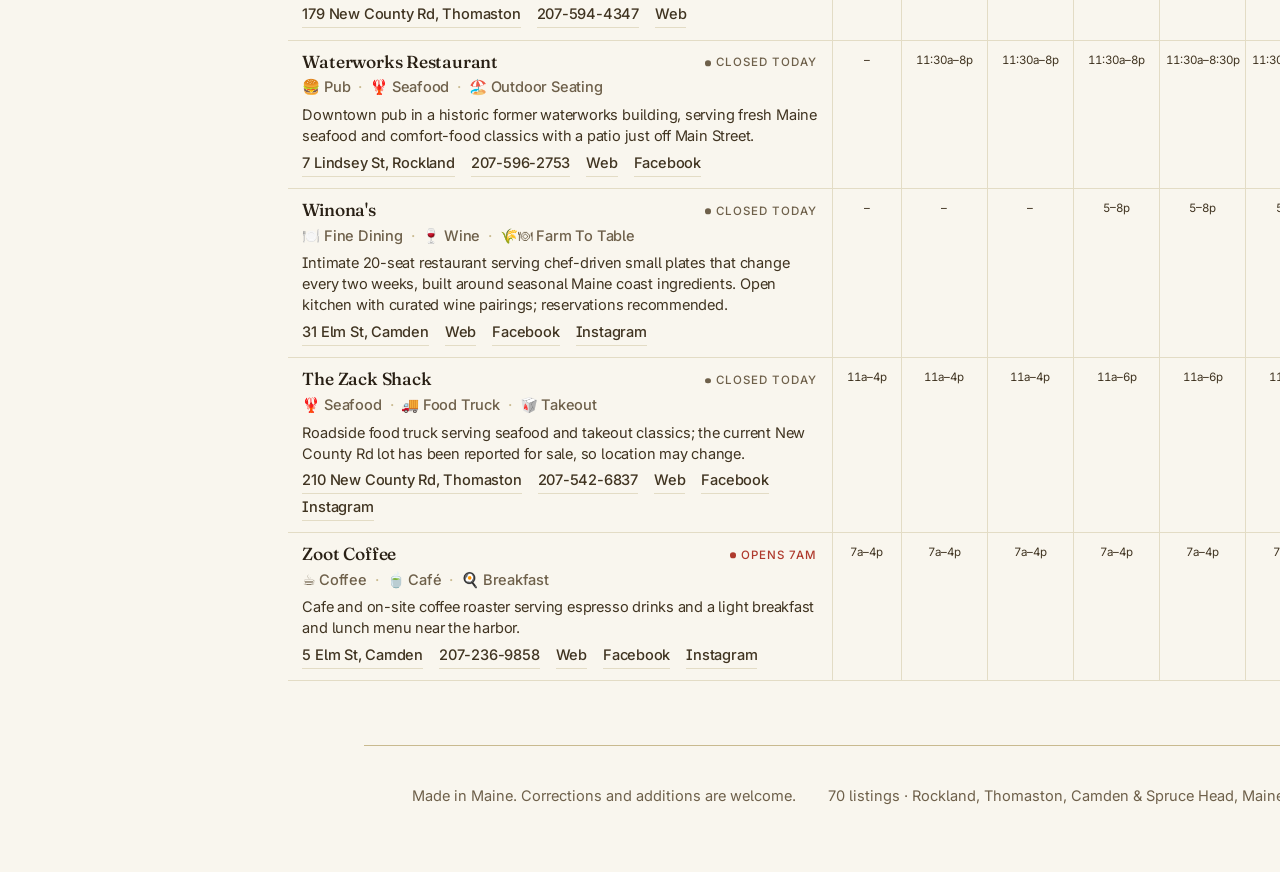
==== commit 05bf7c2c: "Add a map view of every listing, coloured by open status A List / Map switch in the topbar flips to " ====
--- a/index.html
+++ b/index.html
@@ -39,6 +39,10 @@
           autocomplete="off"
         >
       </div>
+      <div class="viewswitch" role="group" aria-label="View">
+        <button type="button" class="chip" data-view="list" aria-pressed="true">List</button>
+        <button type="button" class="chip" data-view="map" aria-pressed="false">Map</button>
+      </div>
       <nav class="tagnav" aria-label="Filter listings">
         <div class="tagnav__scroll" id="tagnav-scroll"></div>
       </nav>
@@ -74,6 +78,11 @@
       <div class="cards" id="cards"></div>
       <p class="guide__message" id="empty" hidden>Nothing matches those filters.</p>
     </div>
+
+    <section class="mapview" id="mapview" aria-label="Map of the listings" hidden>
+      <div class="mapview__map" id="map"></div>
+      <p class="mapview__legend" id="map-legend"></p>
+    </section>
   </main>
 
   <footer class="colophon">
--- a/stylesheet.css
+++ b/stylesheet.css
@@ -195,6 +195,7 @@
 .searchbar__input {
   width: 100%;
   padding: 0.45rem 0.8rem;
+  font-size: 0.875rem;
   border: 1px solid var(--rule-strong);
   border-radius: 999px;
   background: var(--paper-raised);
@@ -546,6 +547,7 @@
 }
 .place__status[data-state="open"] { color: var(--open); }
 .place__status[data-state="soon"] { color: var(--lobster); }
+.place__status[data-state="open"][data-closing-soon] { color: var(--lobster); }
 
 .place__town {
   color: var(--ink-45);
@@ -660,7 +662,127 @@
 }
 
 /* --------------------------------------------------------------------------
-   8. Colophon
+   8. Map view — every listing as a pin, coloured by whether it's open
+   -------------------------------------------------------------------------- */
+
+/* The map takes the whole width and the height left under the topbar. */
+.guide[data-view="map"] {
+  width: 100%;
+  max-width: none;
+  padding: 0;
+}
+
+.mapview[hidden] { display: none; }
+
+.mapview {
+  position: relative;
+}
+
+.mapview__map,
+.mapview__map.leaflet-container {
+  height: calc(100dvh - var(--topbar-h, 7rem));
+  min-height: 24rem;
+  background: var(--paper-sunk);
+  font: inherit;
+  z-index: 0; /* keep Leaflet's panes under the sticky topbar */
+}
+
+/* Warm the OpenStreetMap tiles toward the paper, and dim them in the dark. */
+.mapview__map .leaflet-tile-pane { filter: sepia(0.25) saturate(0.85); }
+@media (prefers-color-scheme: dark) {
+  .mapview__map .leaflet-tile-pane {
+    filter: invert(1) hue-rotate(180deg) brightness(0.85) contrast(0.9) sepia(0.2);
+  }
+}
+
+/* Pins — Leaflet draws them as SVG circles; CSS wins over its attributes. */
+.pin { stroke: var(--paper-raised); }
+.pin--open   { fill: var(--open); }
+.pin--soon   { fill: var(--lobster); }
+.pin--closed { fill: var(--closed); }
+
+.leaflet-tooltip.pin__label {
+  padding: 0.1rem 0.45rem;
+  font-size: var(--step--1);
+  font-weight: 600;
+  color: var(--ink);
+  background: var(--paper-raised);
+  border: 1px solid var(--rule-strong);
+  border-radius: 4px;
+  box-shadow: var(--shadow);
+}
+.leaflet-tooltip.pin__label::before { display: none; }
+
+.mapview__map .leaflet-popup-content-wrapper,
+.mapview__map .leaflet-popup-tip {
+  background: var(--paper-raised);
+  color: var(--ink);
+  box-shadow: var(--shadow);
+}
+.mapview__map .leaflet-popup-content { margin: 0.8rem 1rem; min-width: 14rem; line-height: 1.45; }
+.mapview__map .leaflet-popup-content p { margin: 0; }
+.mapview__map .leaflet-container a.leaflet-popup-close-button { color: var(--ink-45); }
+.pin__popup > * + * { margin-top: 0.3rem !important; }
+.pin__popup .place__link { font-size: var(--step-0); font-weight: 600; }
+.pin__today { color: var(--ink-70); }
+
+.leaflet-container .leaflet-control-attribution {
+  background: color-mix(in lch, var(--paper) 85%, transparent);
+  color: var(--ink-45);
+}
+.leaflet-container .leaflet-control-attribution a { color: var(--ink-70); }
+
+/* The legend floats over the map's bottom-left corner. */
+.mapview__legend {
+  position: absolute;
+  left: 0.75rem;
+  bottom: 1.75rem;
+  z-index: 1;
+  display: flex;
+  flex-wrap: wrap;
+  gap: 0.25rem 0.9rem;
+  max-width: calc(100% - 1.5rem);
+  padding: 0.45rem 0.8rem;
+  font-size: var(--step--1);
+  color: var(--ink-70);
+  background: color-mix(in lch, var(--paper-raised) 92%, transparent);
+  border: 1px solid var(--rule-strong);
+  border-radius: 6px;
+  box-shadow: var(--shadow);
+}
+.mapview__legend:empty { display: none; }
+.mapview__key::before {
+  content: "";
+  display: inline-block;
+  width: 0.65rem;
+  height: 0.65rem;
+  margin-right: 0.35rem;
+  border-radius: 50%;
+  vertical-align: -0.05rem;
+  background: var(--closed);
+}
+.mapview__key[data-state="open"]::before { background: var(--open); }
+.mapview__key[data-state="soon"]::before { background: var(--lobster); }
+.mapview__missing { color: var(--ink-45); font-style: italic; }
+
+/* The List / Map switch in the topbar — a pair of joined chips. */
+.viewswitch {
+  flex: 0 0 auto;
+  display: flex;
+}
+.viewswitch .chip:first-child { border-radius: 999px 0 0 999px; }
+.viewswitch .chip:last-child  { border-radius: 0 999px 999px 0; margin-left: -1px; }
+
+/* Wide screens: the filters live in the left sidebar, so the map gets the
+   full viewport height beside it. */
+@media (min-width: 78rem) {
+  .mapview__map { height: 100dvh; }
+  .viewswitch { margin-inline: 1rem; }
+  .viewswitch .chip { flex: 1 1 0; }
+}
+
+/* --------------------------------------------------------------------------
+   9. Colophon
    -------------------------------------------------------------------------- */
 
 .colophon {
@@ -676,7 +798,7 @@
 }
 
 /* --------------------------------------------------------------------------
-   9. Print — a set of guidebook entries
+   10. Print — a set of guidebook entries
    -------------------------------------------------------------------------- */
 
 @media print {
@@ -700,6 +822,8 @@
 
   .skip-link,
   .tagnav,
+  .viewswitch,
+  .mapview,
   .board__table,
   #empty,
   .place__status { display: none !important; }
@@ -715,6 +839,7 @@
   .wordmark__where { display: block; color: lch(28.9% 0 0); }
 
   .guide { padding: 0; max-width: none; }
+  .board[hidden] { display: block !important; } /* print the list, even from the map view */
 
   /* Flowed columns read better than a grid on paper */
   .cards {
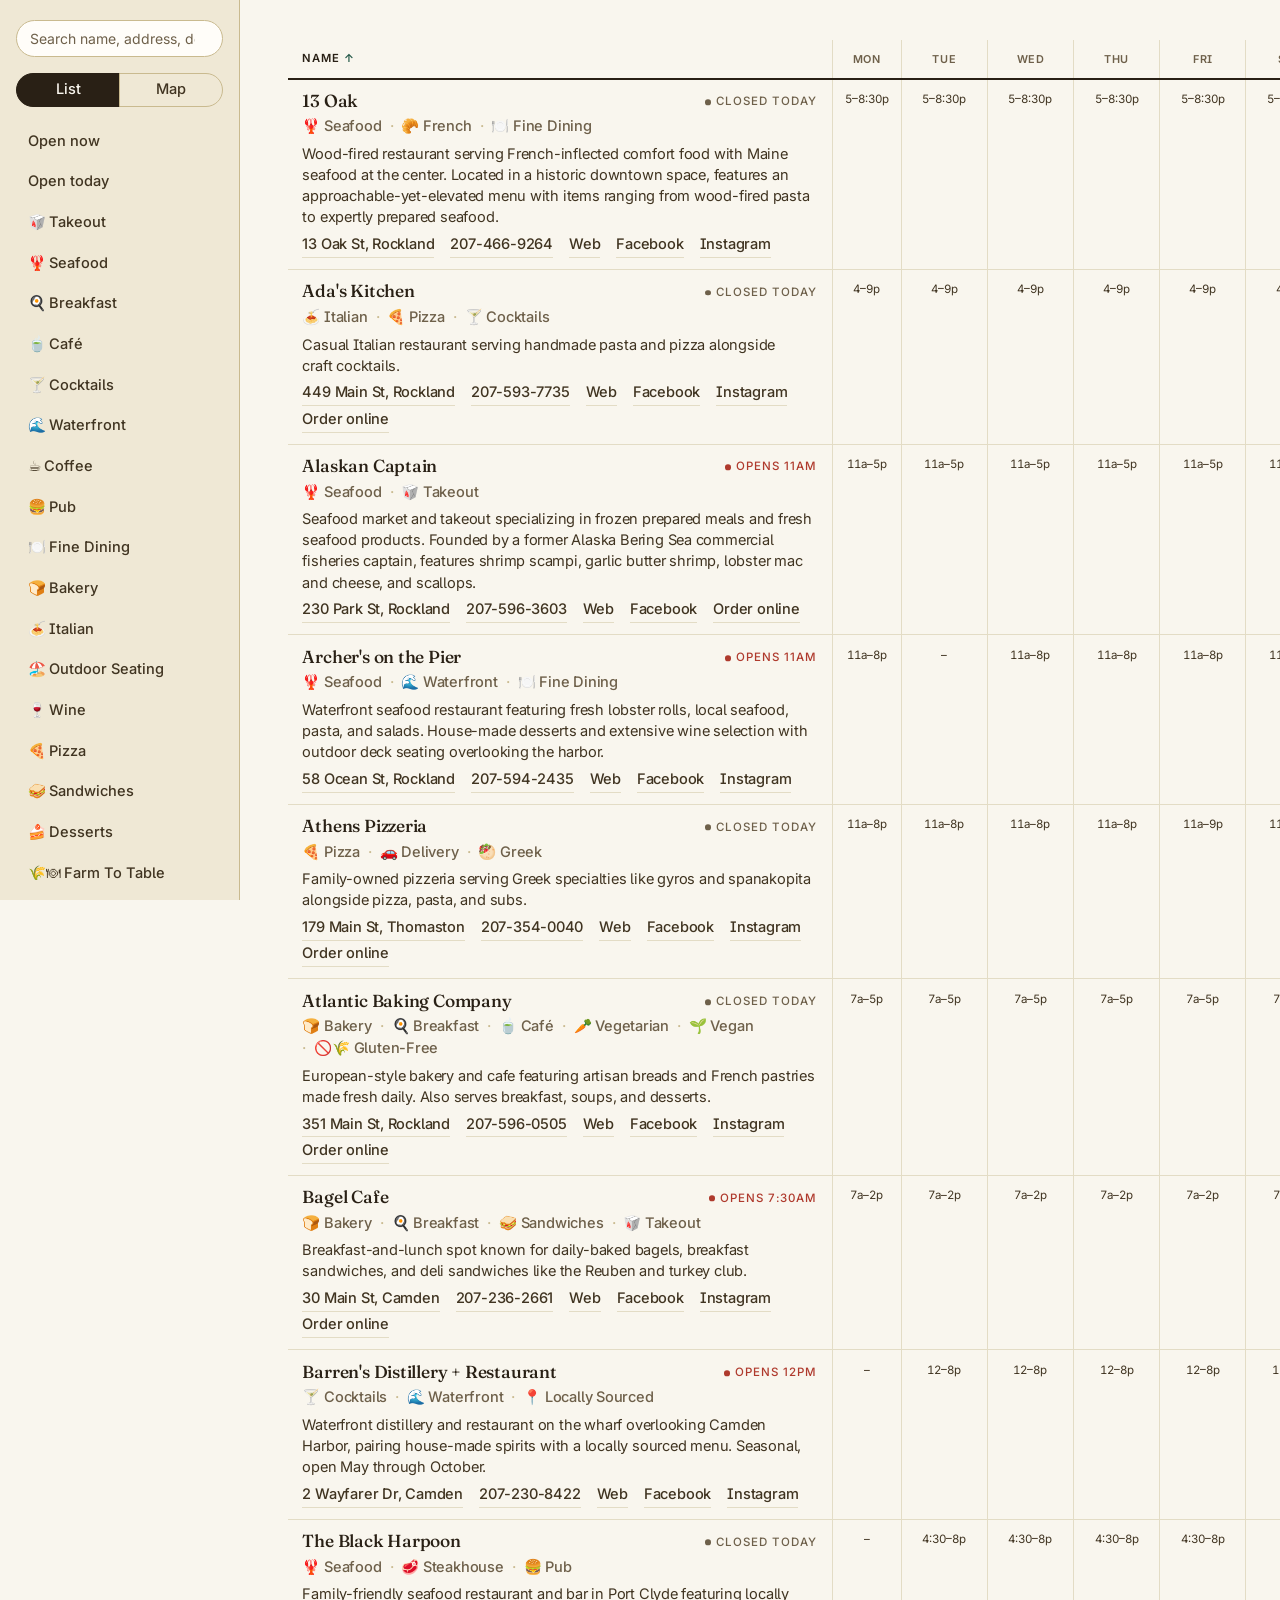
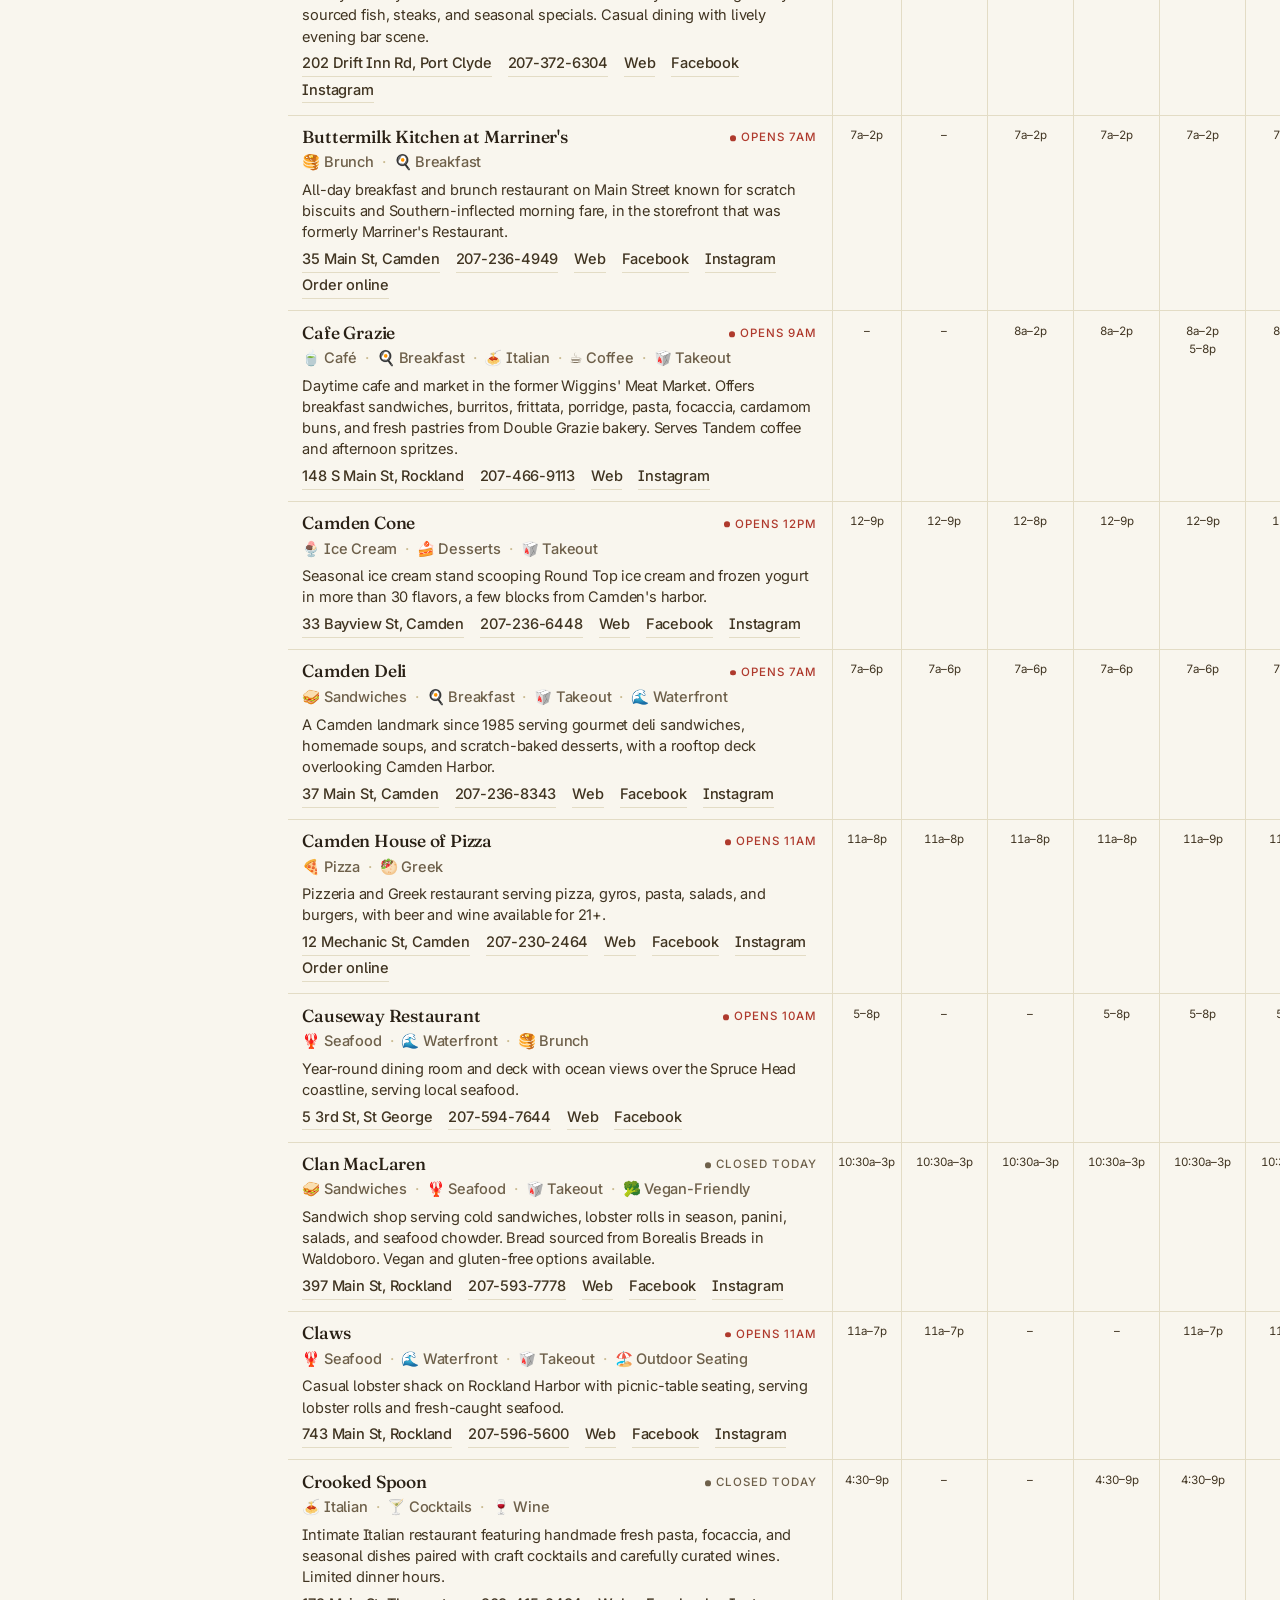
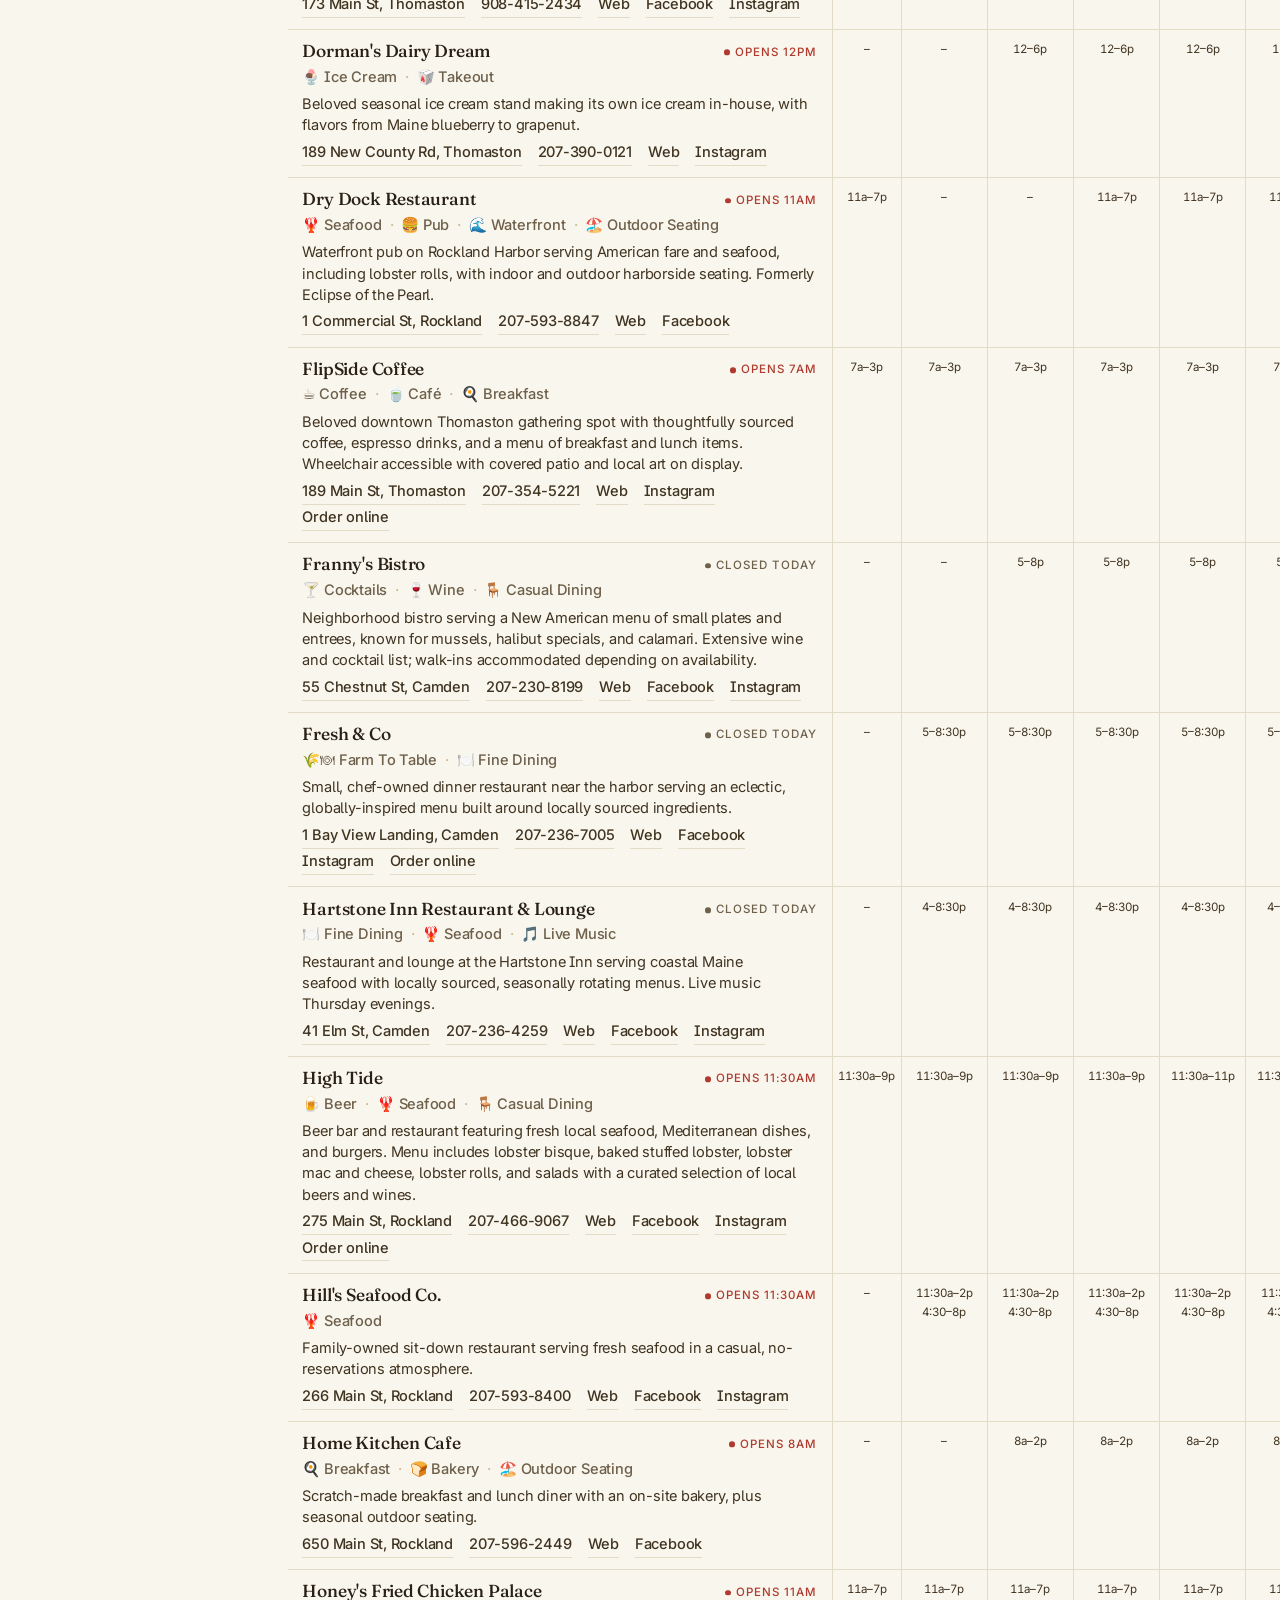
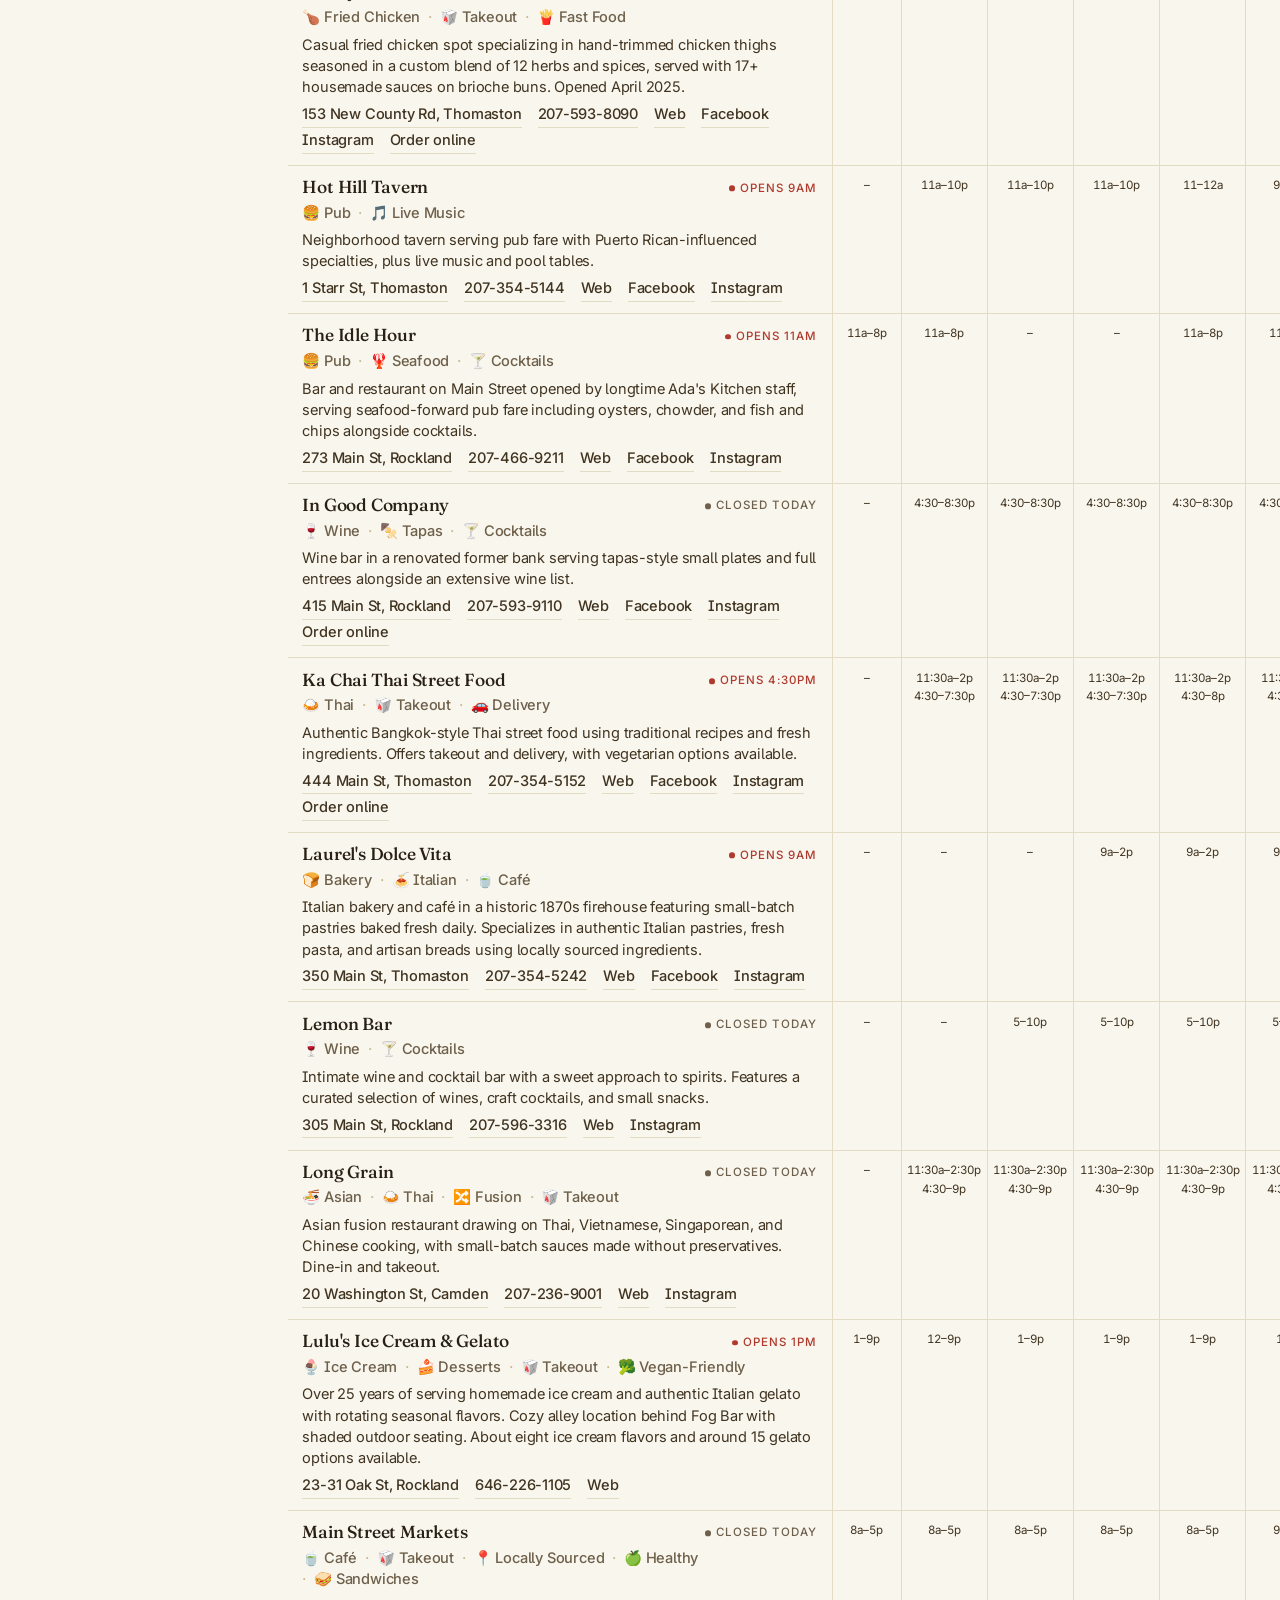
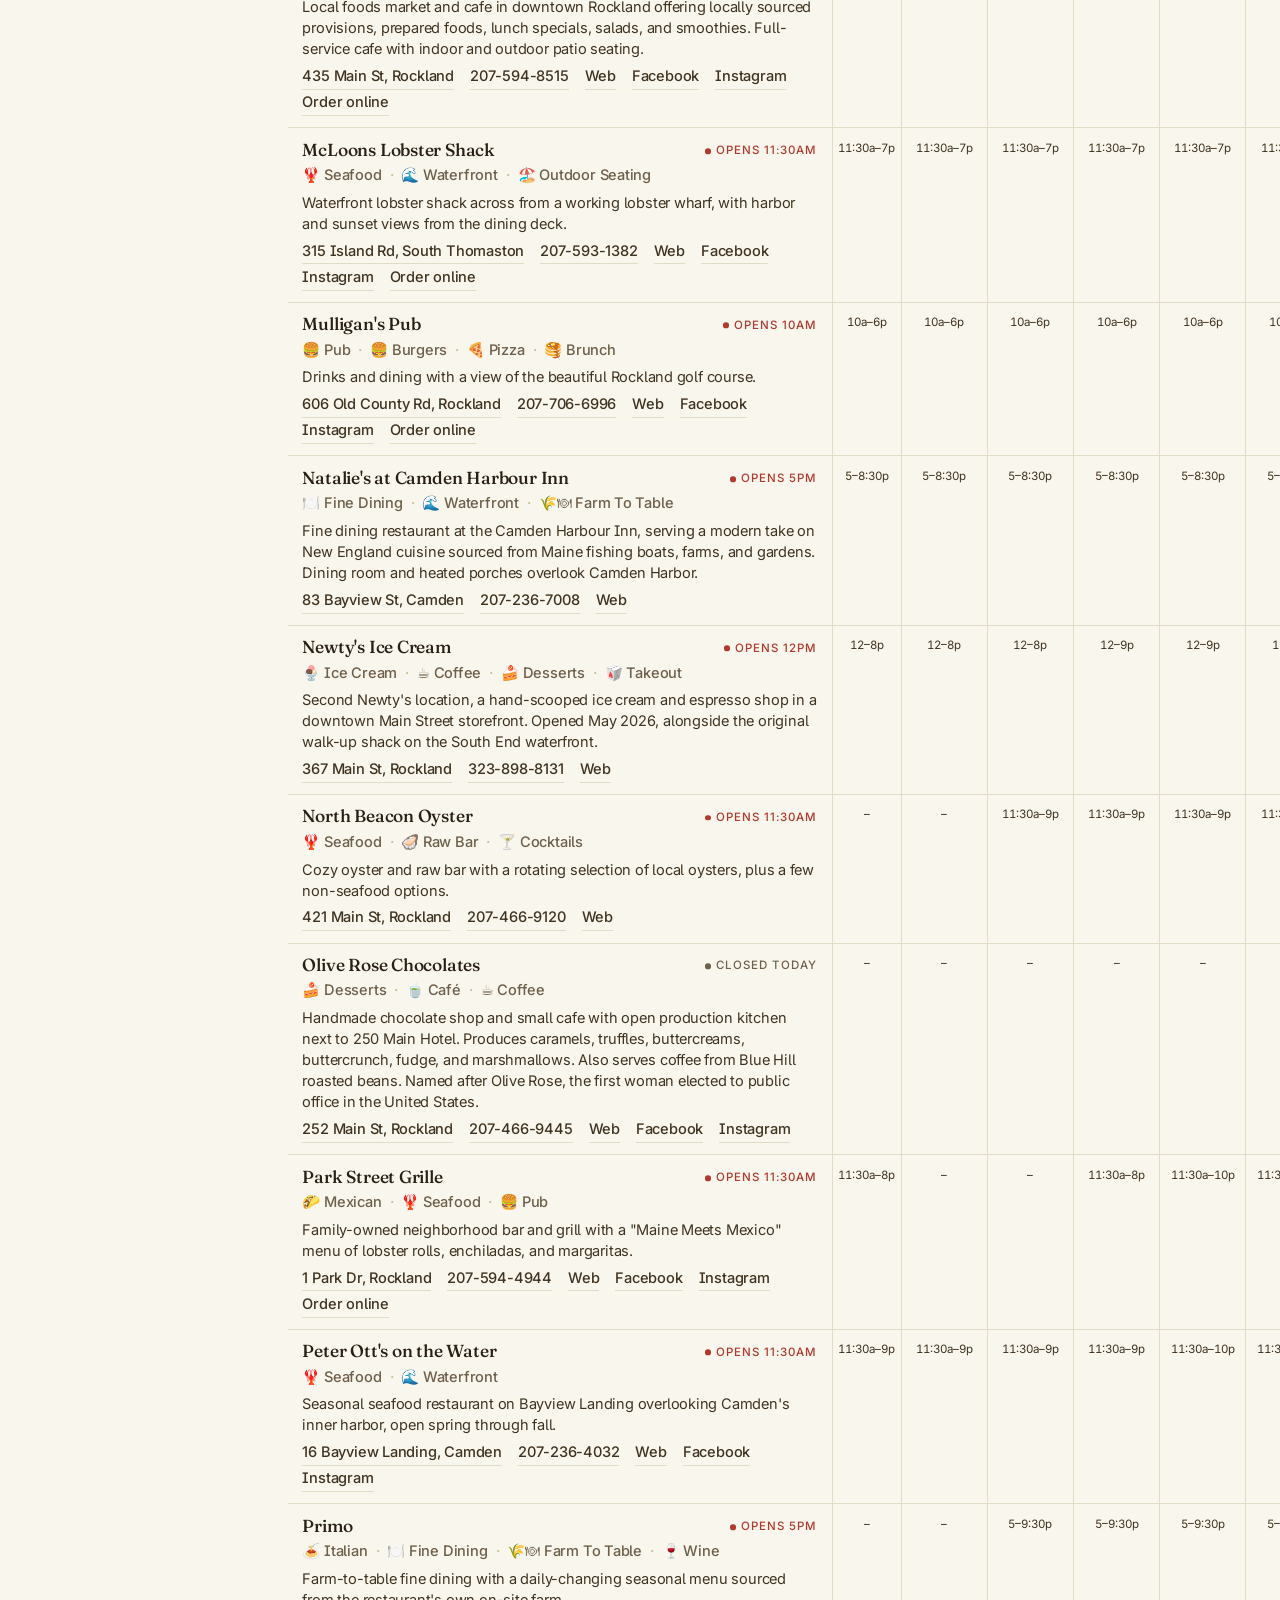
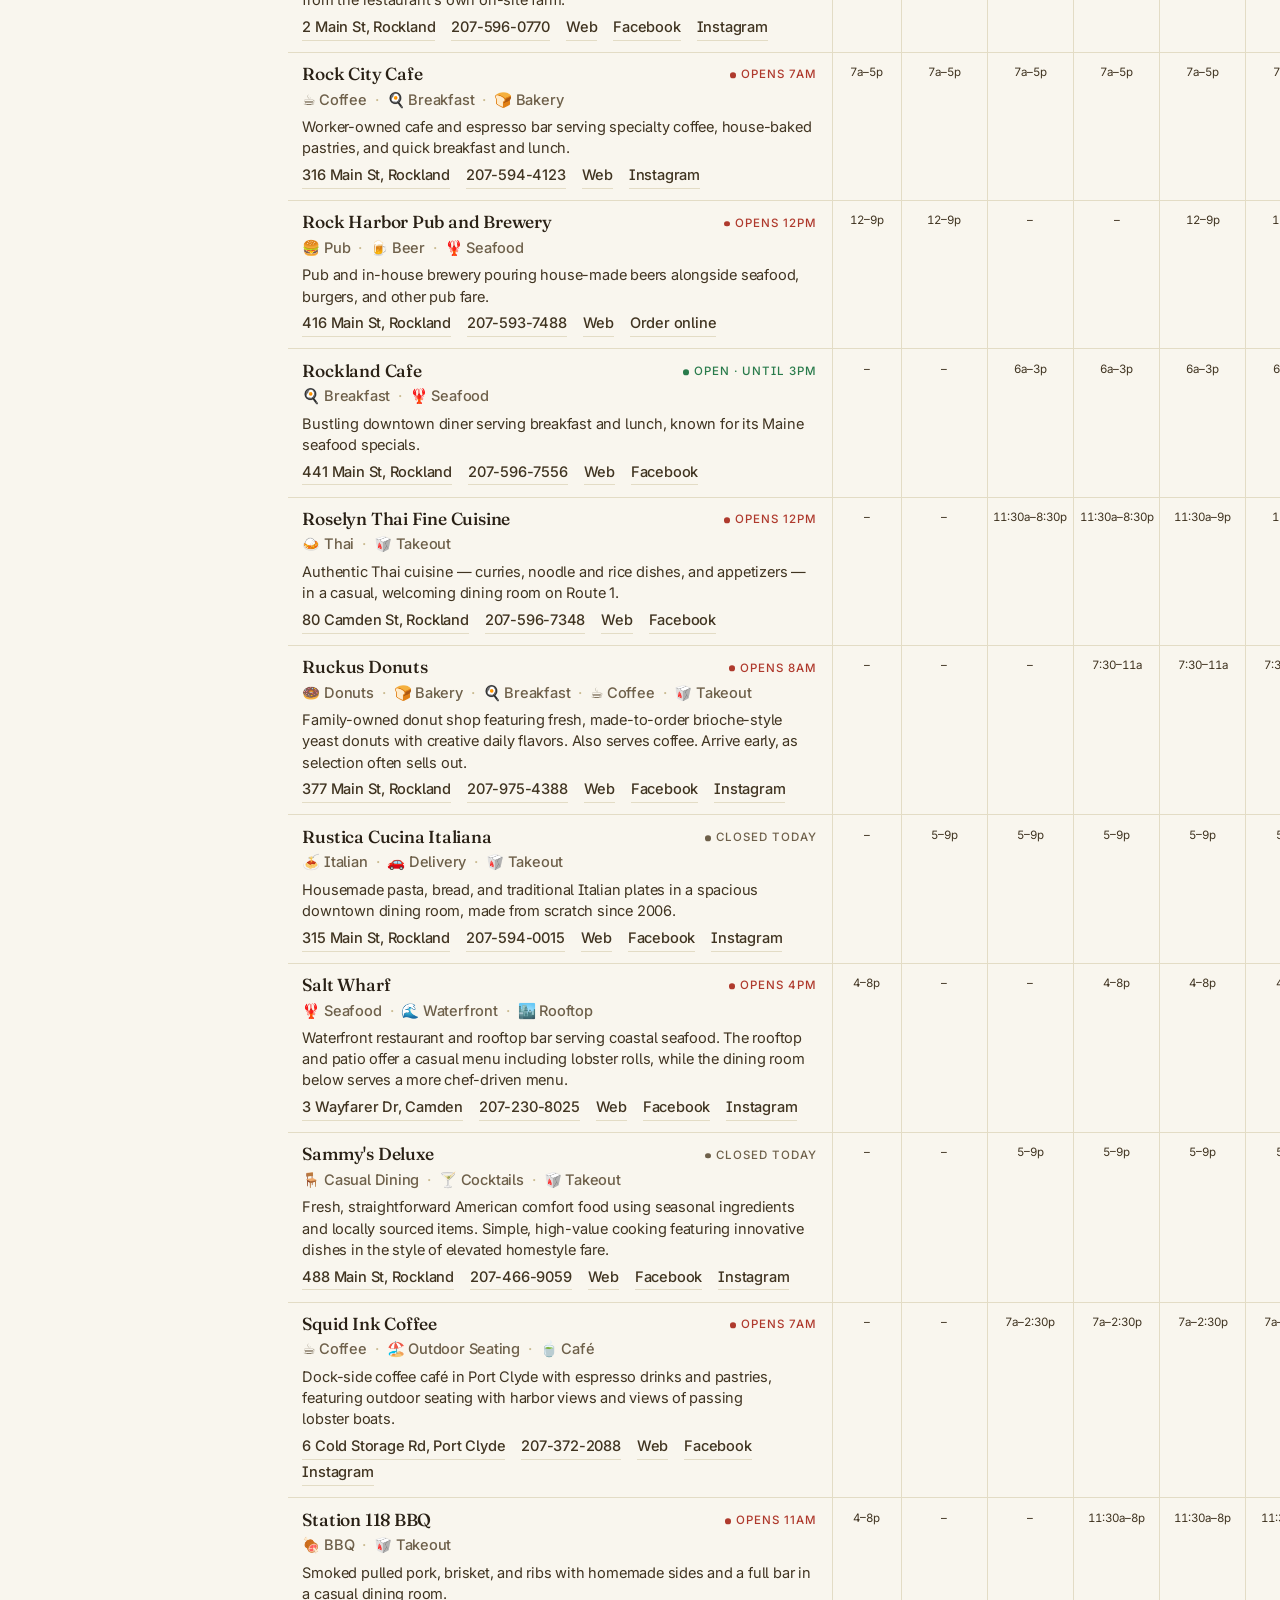
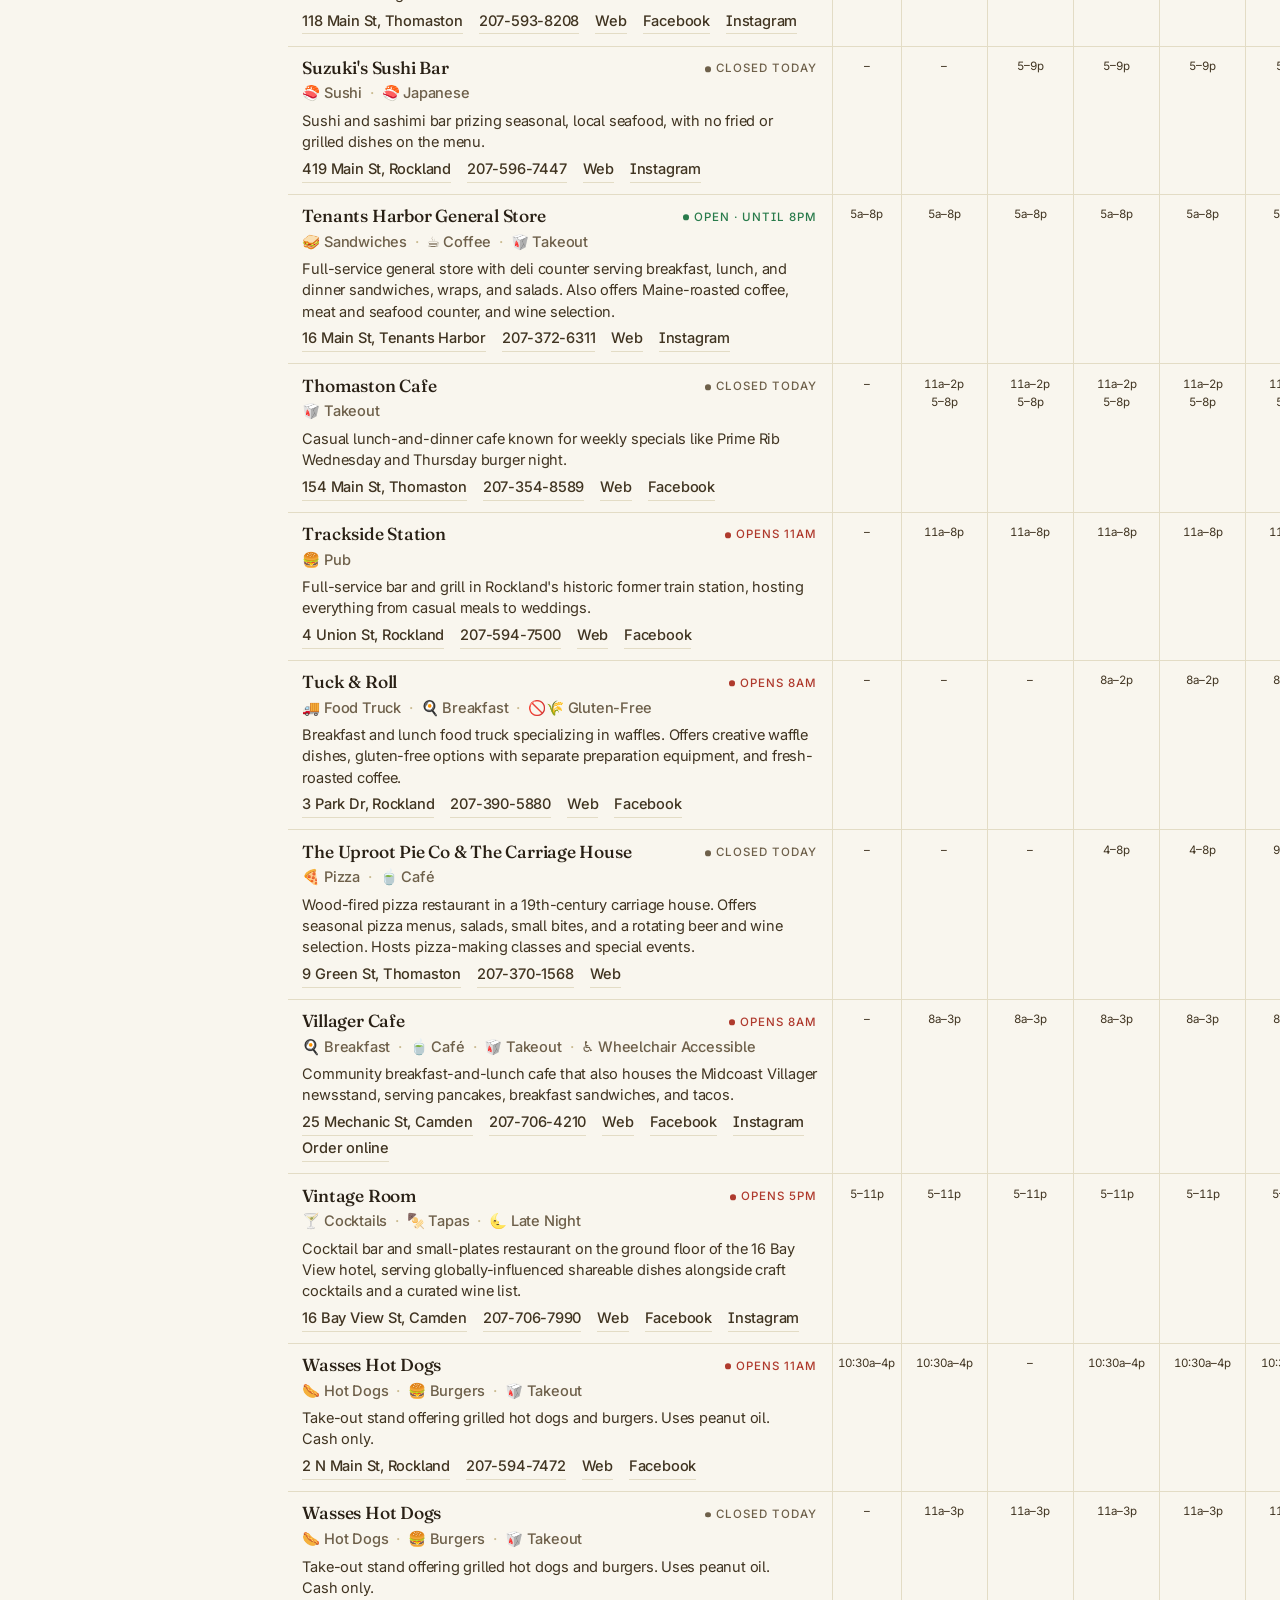
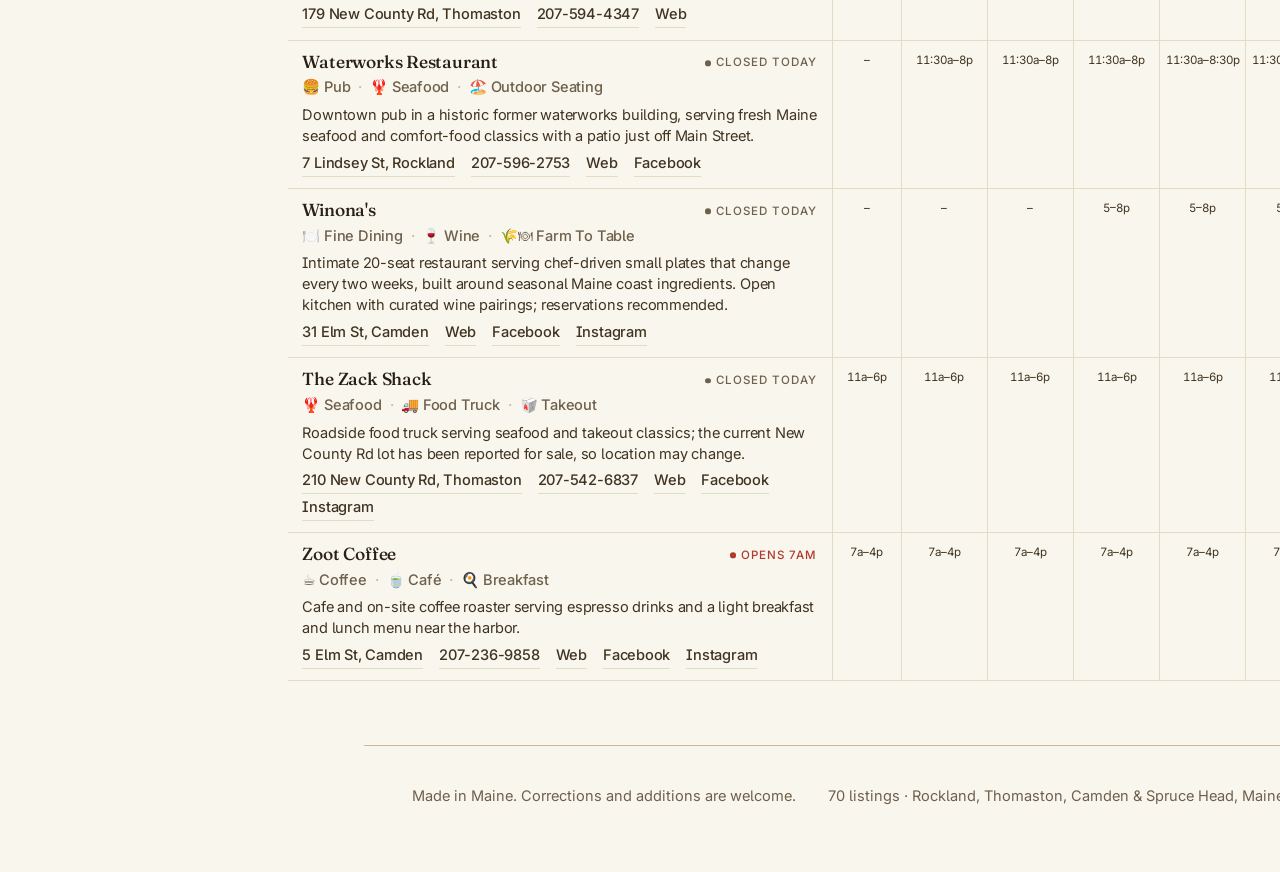
==== commit cba312cf: "Show the table under the map on wide screens Co-Authored-By: Claude Opus 5.5 <noreply@anthropic.com>" ====
--- a/index.html
+++ b/index.html
@@ -59,6 +59,11 @@
       </p>
     </noscript>
 
+    <section class="mapview" id="mapview" aria-label="Map of the listings" hidden>
+      <div class="mapview__map" id="map"></div>
+      <p class="mapview__legend" id="map-legend"></p>
+    </section>
+
     <div class="board" id="board" hidden>
       <table class="board__table">
         <thead>
@@ -79,10 +84,6 @@
       <p class="guide__message" id="empty" hidden>Nothing matches those filters.</p>
     </div>
 
-    <section class="mapview" id="mapview" aria-label="Map of the listings" hidden>
-      <div class="mapview__map" id="map"></div>
-      <p class="mapview__legend" id="map-legend"></p>
-    </section>
   </main>
 
   <footer class="colophon">
--- a/stylesheet.css
+++ b/stylesheet.css
@@ -776,9 +776,17 @@
 /* Wide screens: the filters live in the left sidebar, so the map gets the
    full viewport height beside it. */
 @media (min-width: 78rem) {
-  .mapview__map { height: 100dvh; }
+  .mapview__map,
+  .mapview__map.leaflet-container { height: 75dvh; }
   .viewswitch { margin-inline: 1rem; }
   .viewswitch .chip { flex: 1 1 0; }
+
+  /* The table sits under the map, padded and measured as in the list view. */
+  .guide[data-view="map"] .board {
+    max-width: var(--measure);
+    margin-inline: auto;
+    padding: clamp(1.25rem, 4vw, 2.5rem) var(--gutter) 4rem;
+  }
 }
 
 /* --------------------------------------------------------------------------
